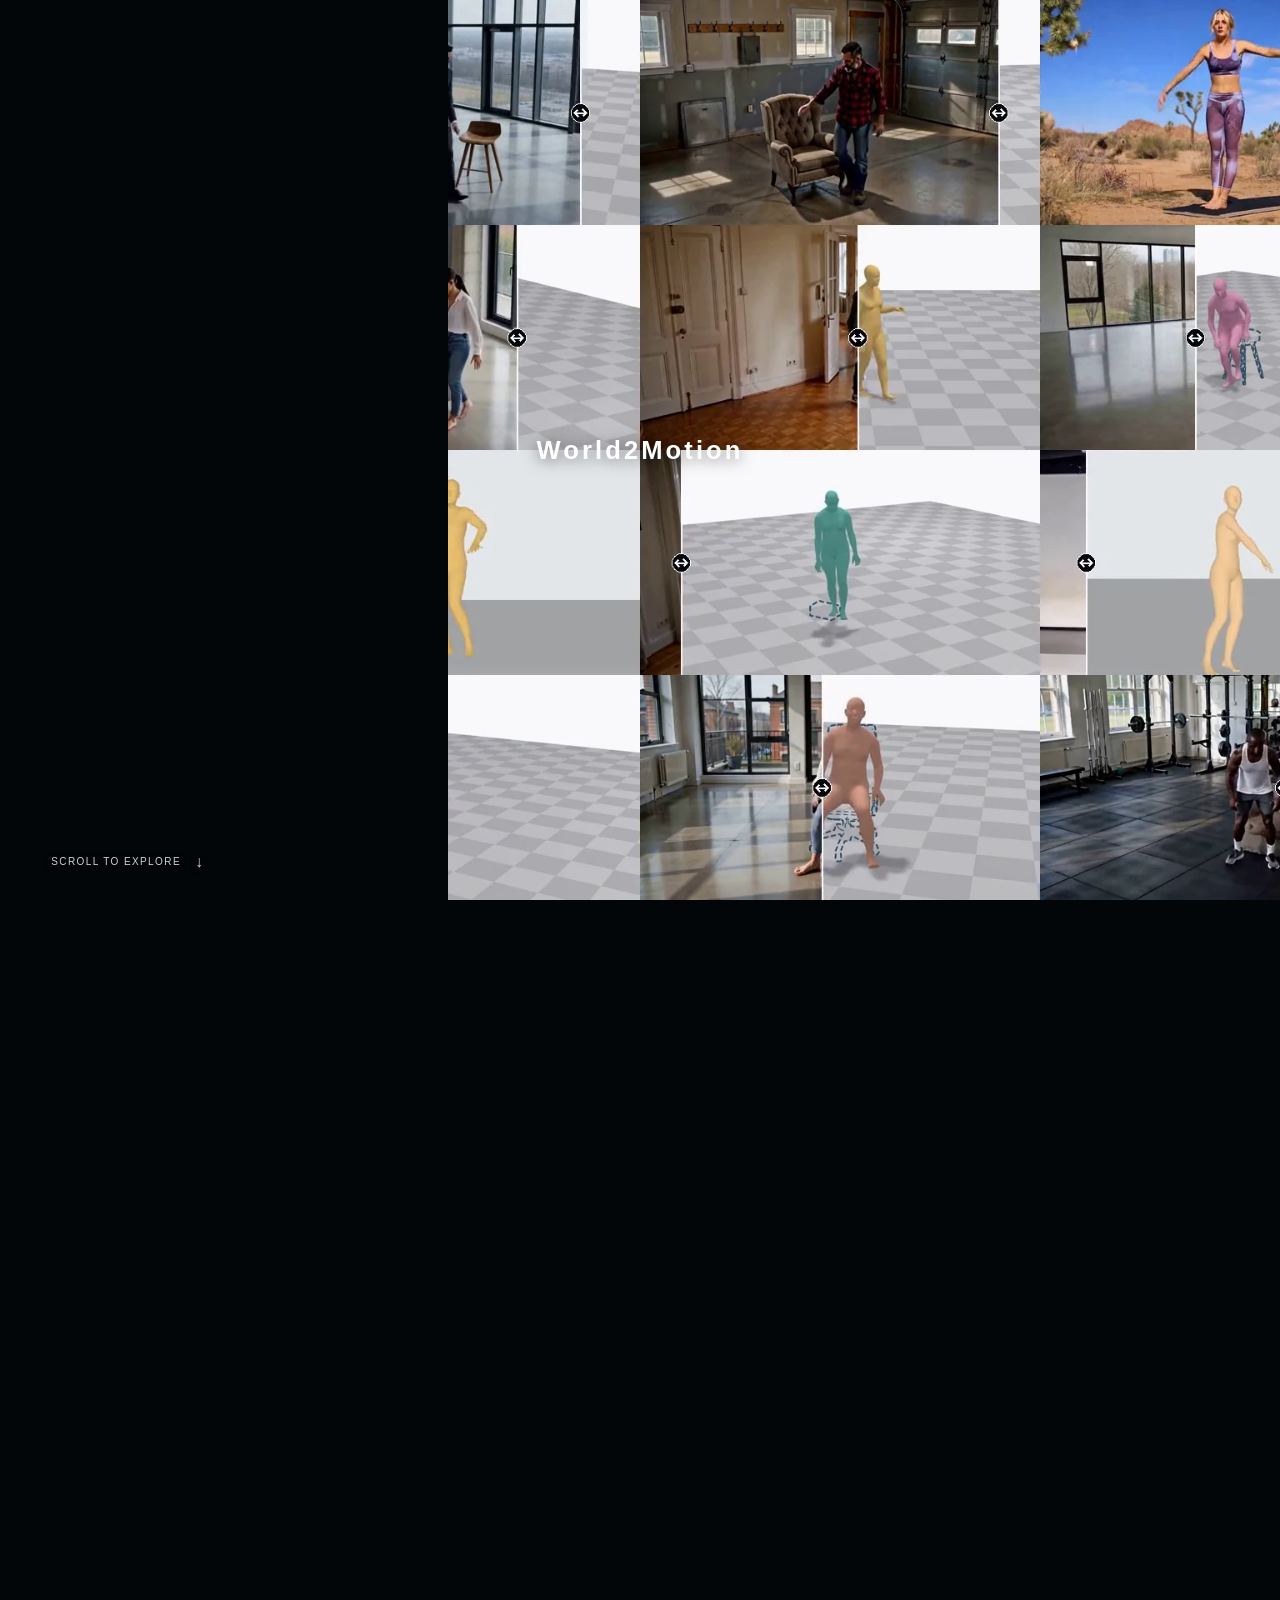
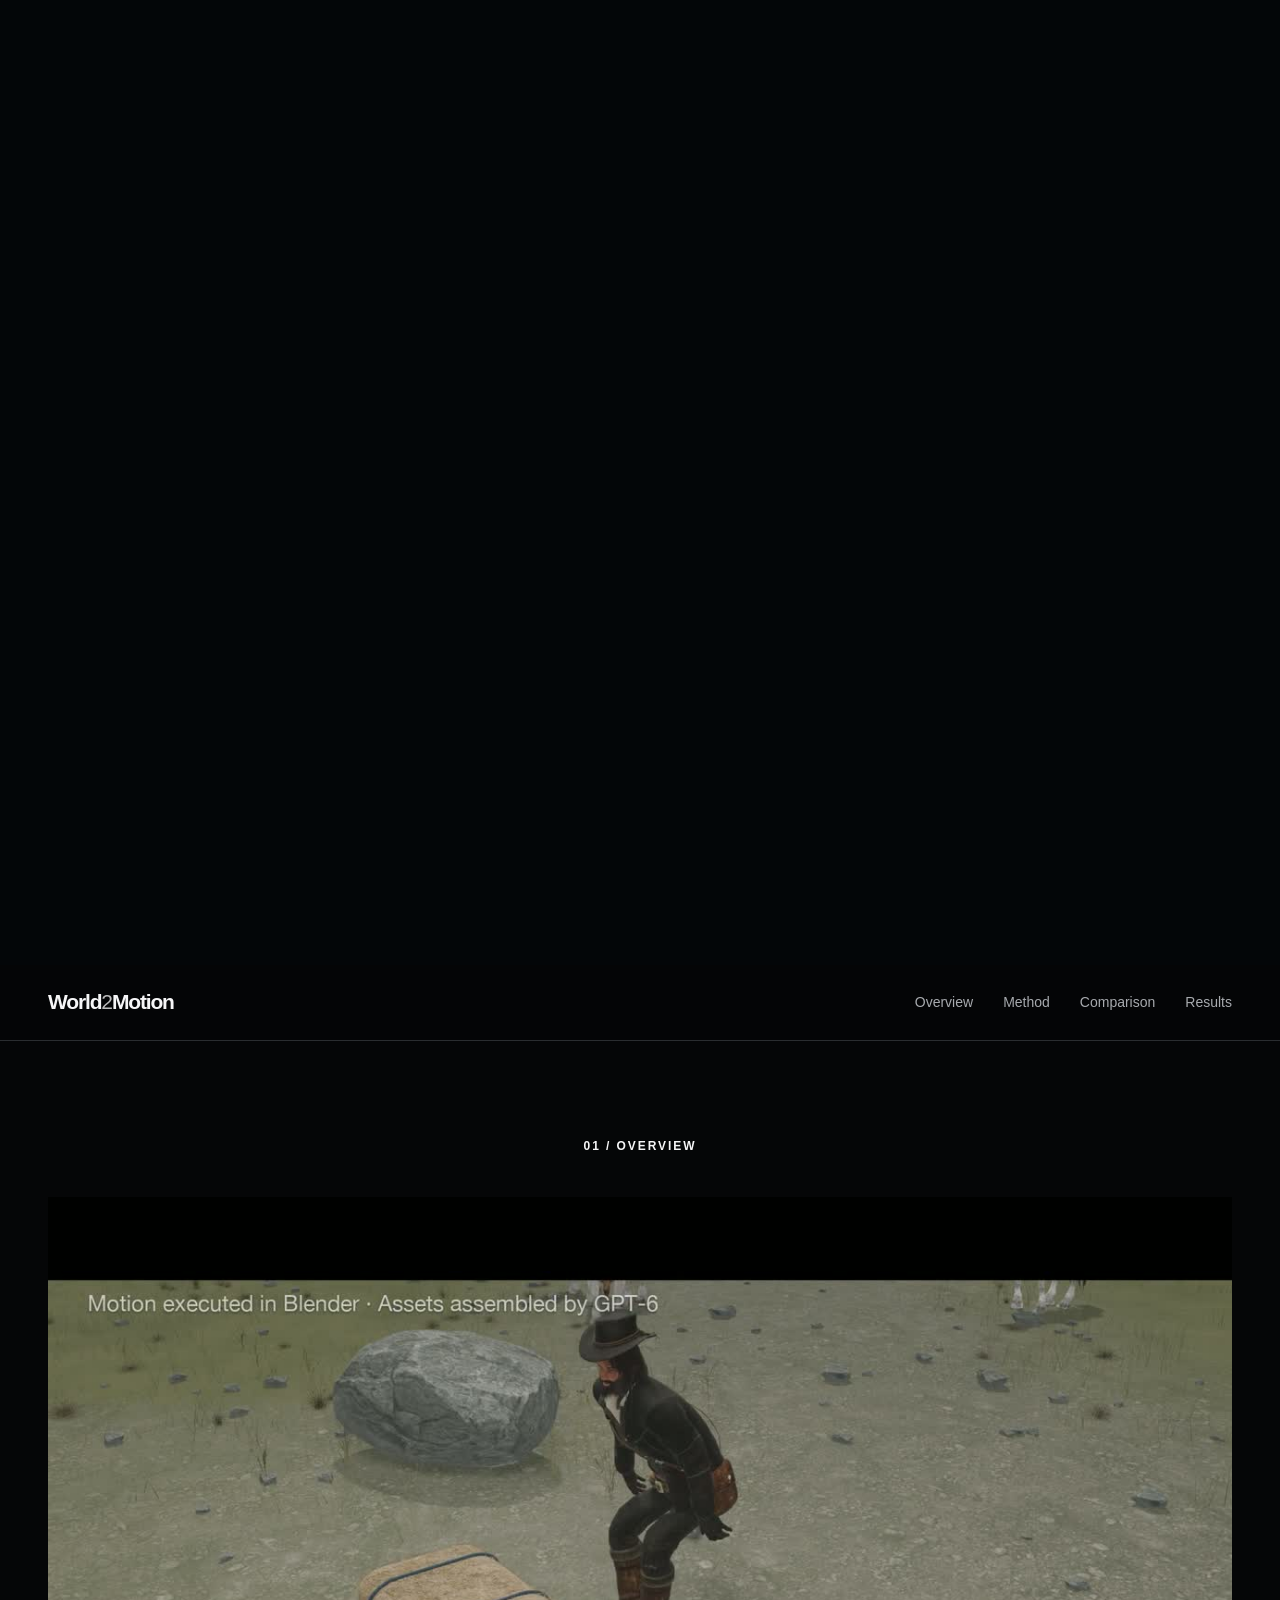
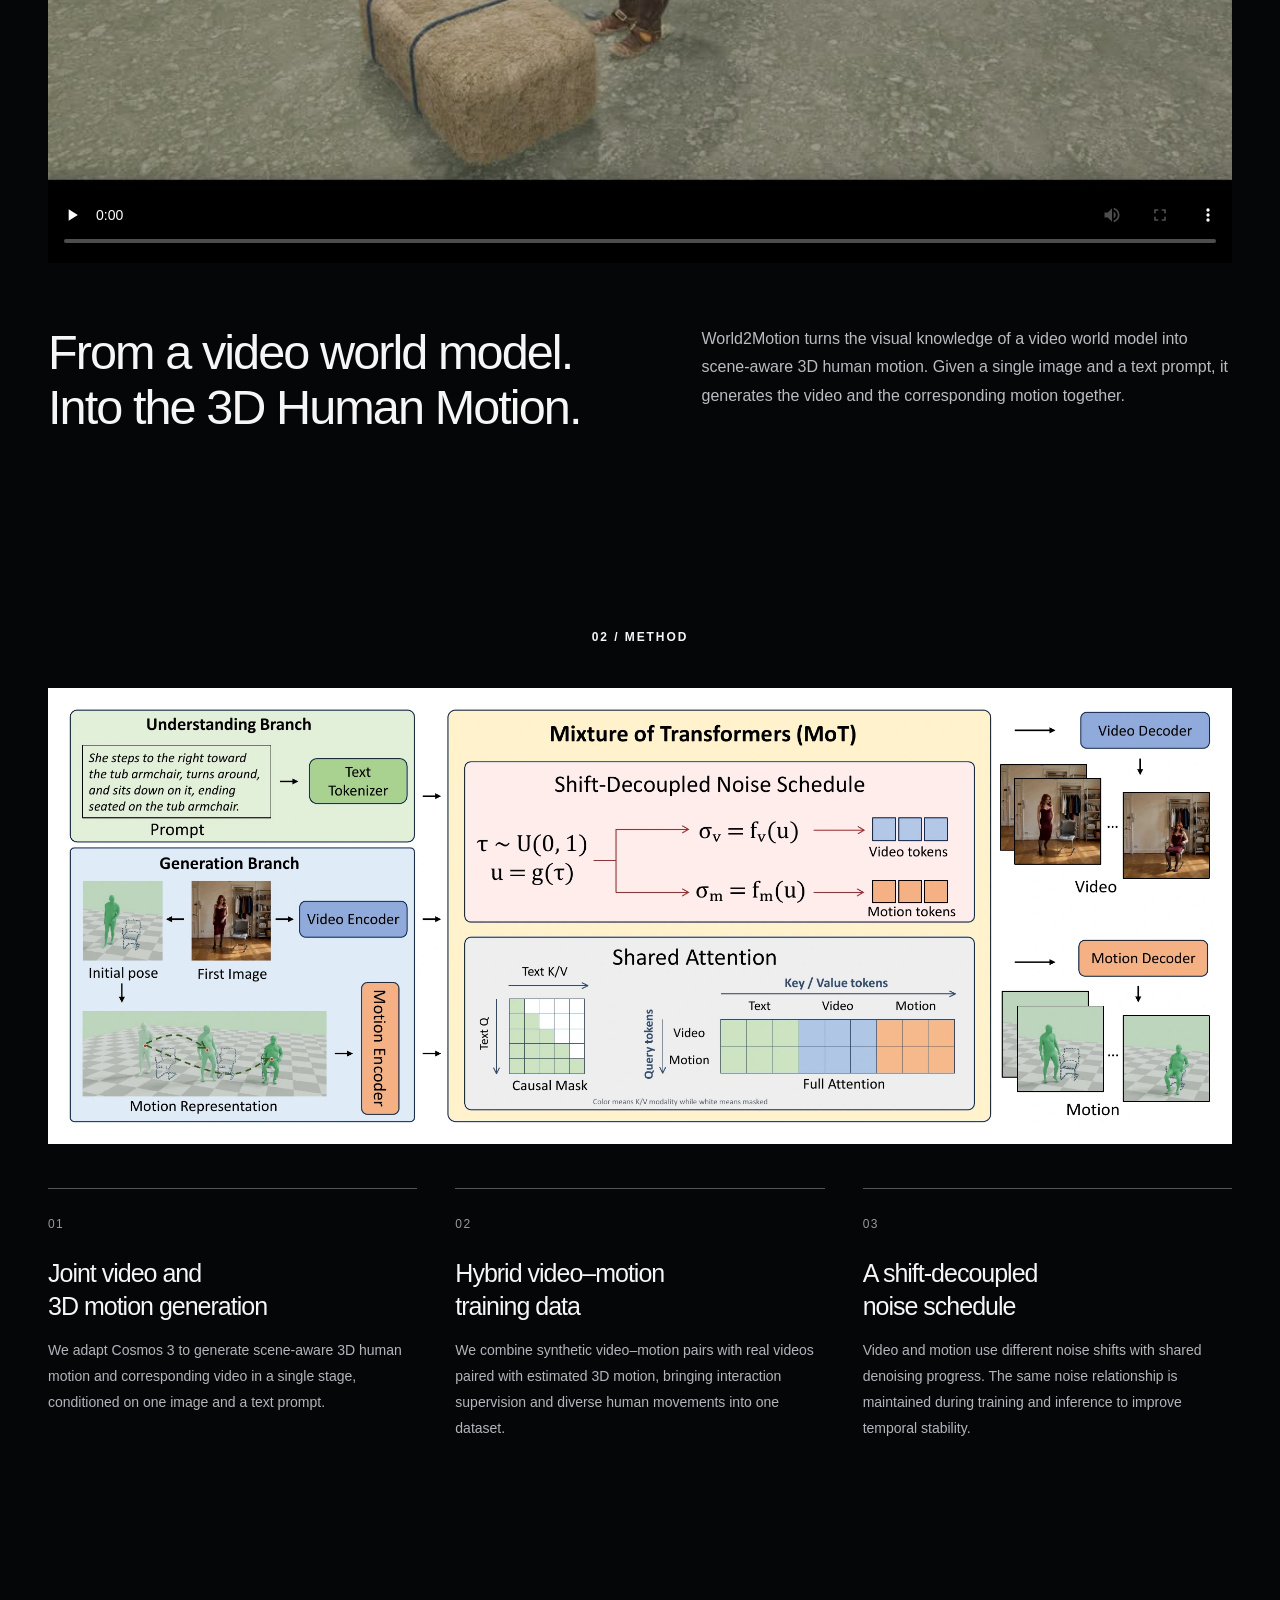
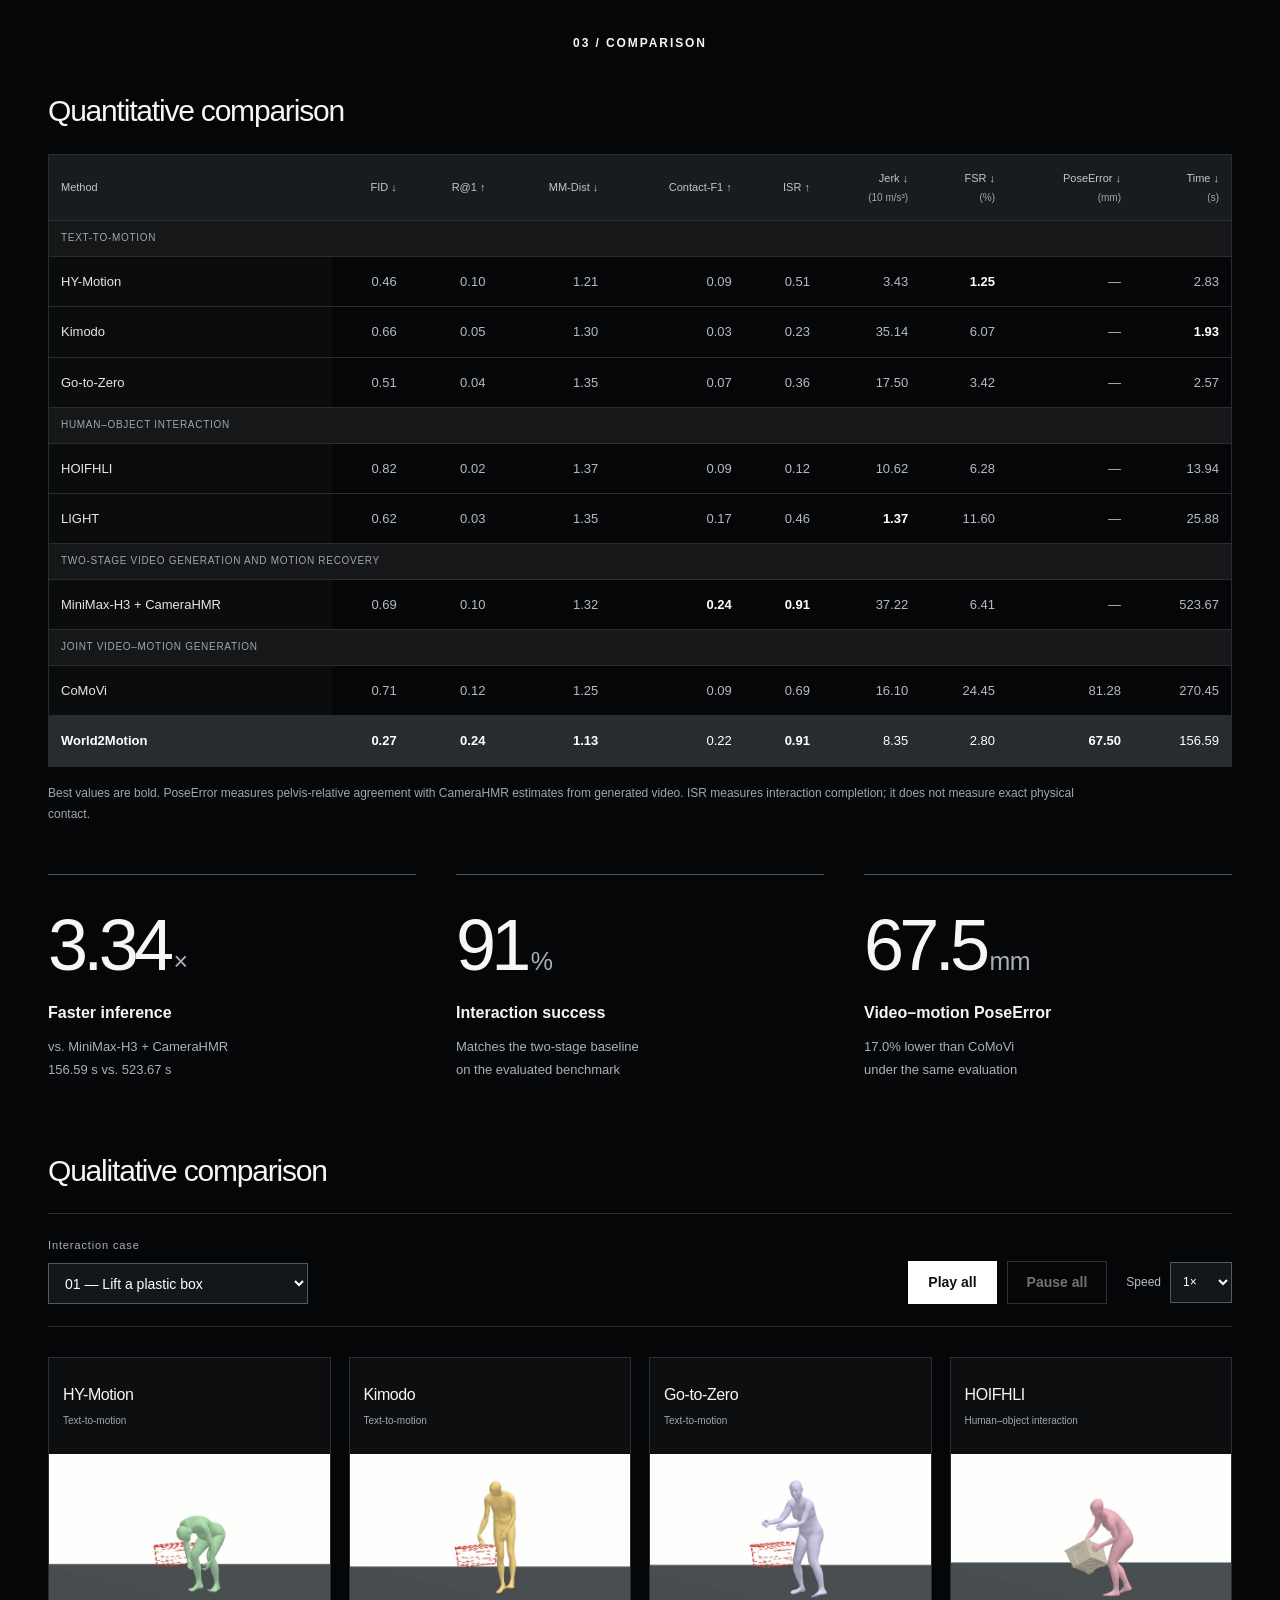
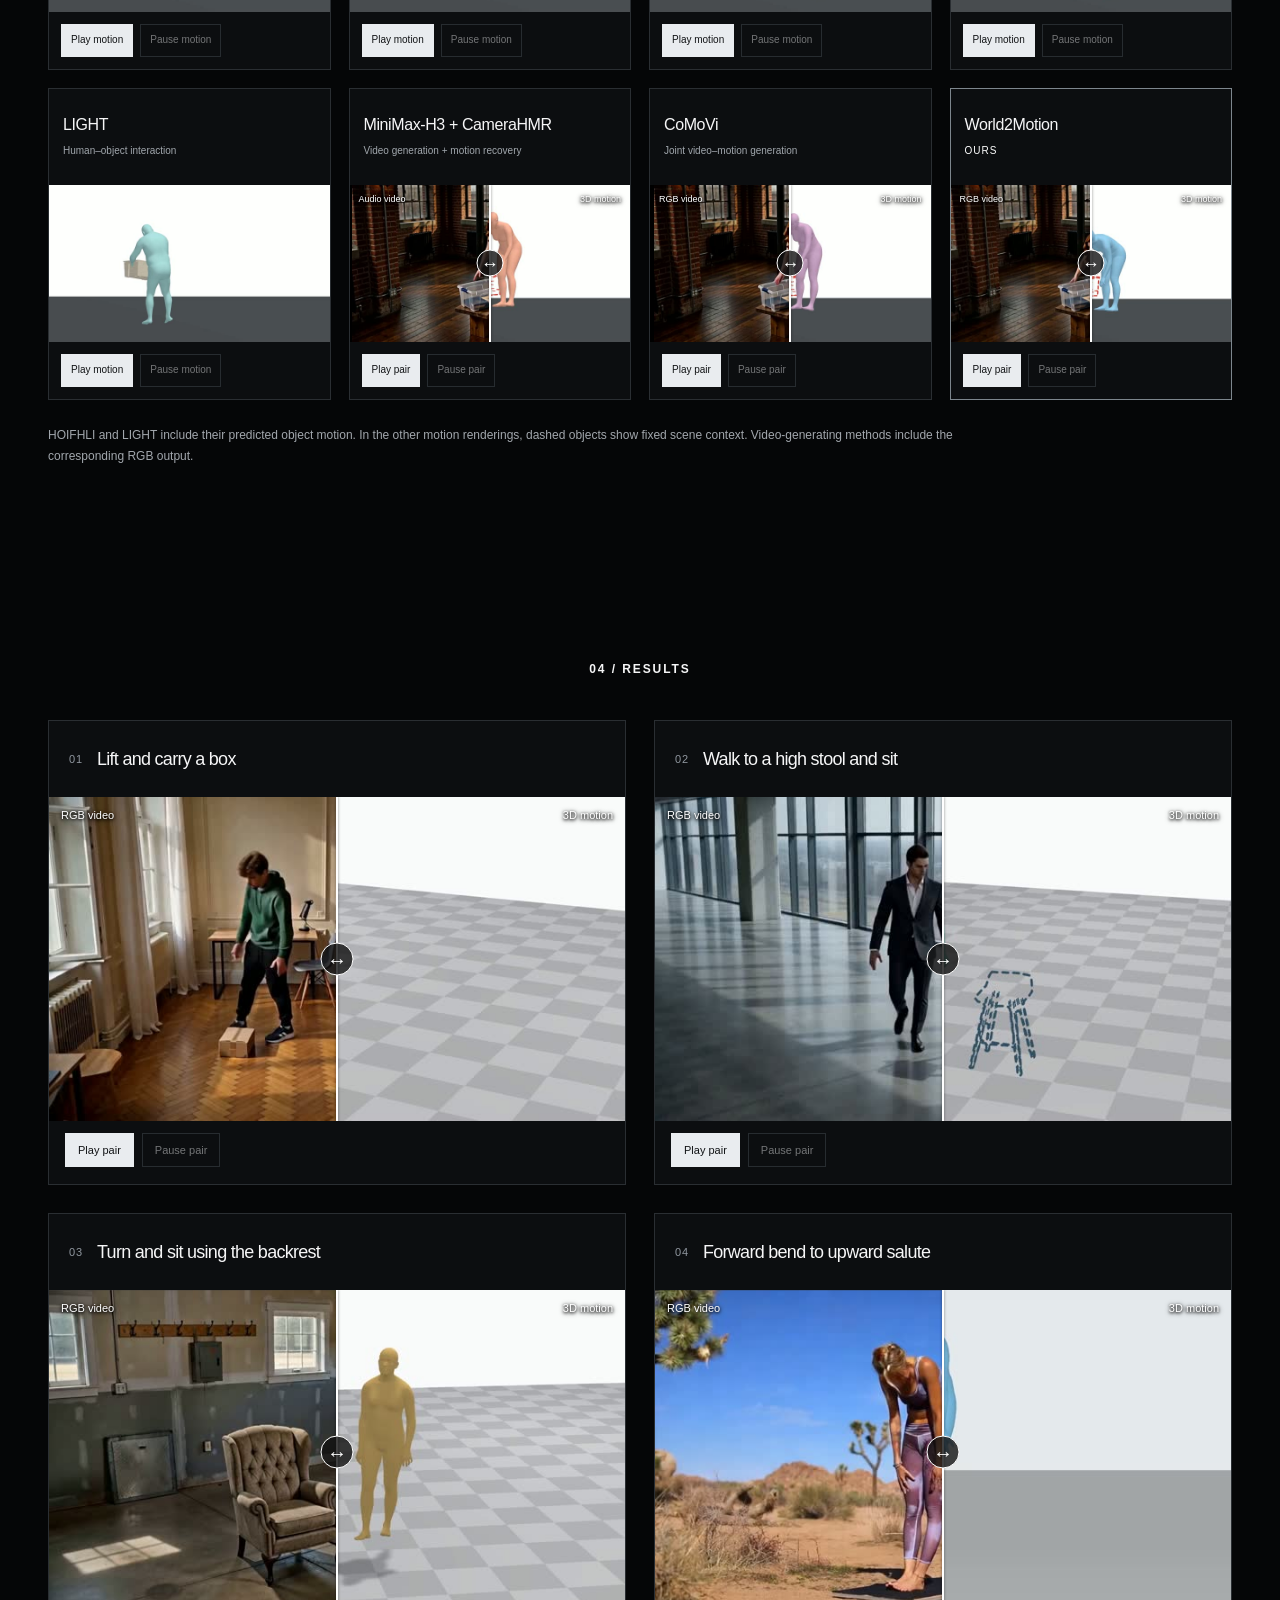
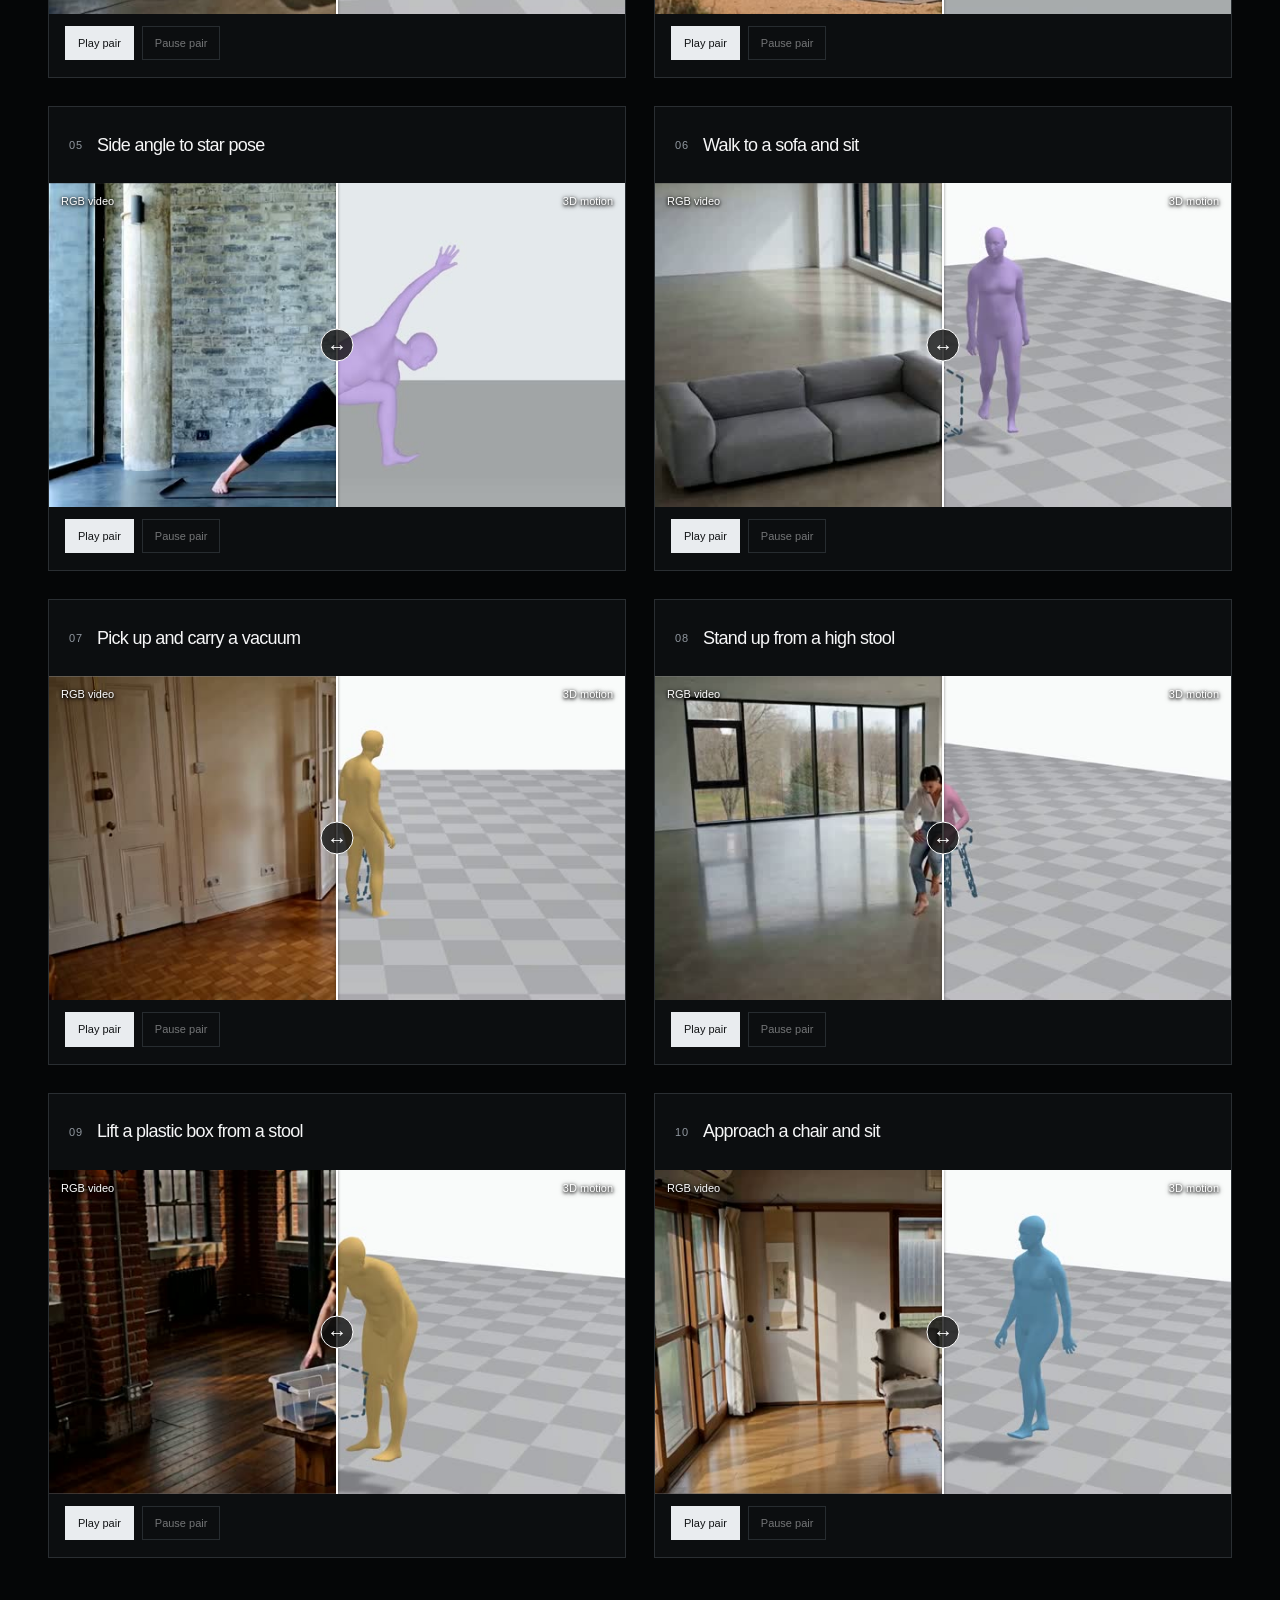
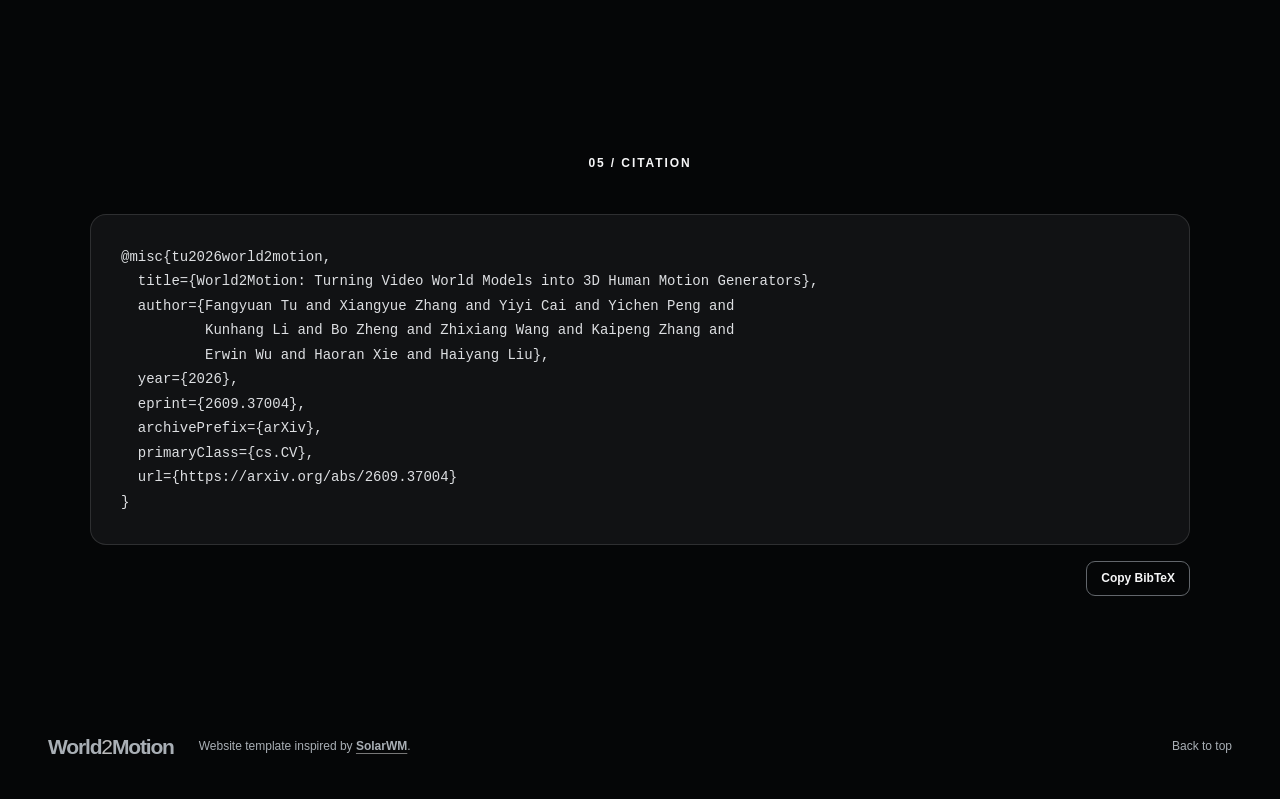
==== index.html @ 14600b43 "Correct Fangyuan Tu author name" ====
<!doctype html>
<html lang="en">
<head>
  <meta charset="utf-8"><meta name="viewport" content="width=device-width,initial-scale=1">
  <title>World2Motion — Turning Video World Models into 3D Human Motion Generators</title>
  <meta name="description" content="World2Motion jointly generates scene-aware 3D human motion and video from a single image and a text prompt. Explore the paper, method and synchronized video–motion results.">
  <meta name="theme-color" content="#050607">
  <meta property="og:title" content="World2Motion"><meta property="og:description" content="Turning Video World Models into 3D Human Motion Generators"><meta property="og:type" content="website">
  <link rel="icon" href="assets/favicon.svg" type="image/svg+xml"><link rel="stylesheet" href="style.css?v=typography-6">
  <link rel="stylesheet" href="intro.css?v=seamless-2">
  <noscript><style>.intro-scroll{height:auto}.intro-stage{height:auto;min-height:100svh;padding:80px 20px 120px;background:linear-gradient(#020609b8,#020609db),url(assets/cover-16-cases.webp?v=cover-b12-8) center/cover}.intro-film,.intro-type,.intro-kicker,.intro-dim{display:none}.intro-sr-only{position:relative!important;clip:auto;width:auto;height:auto;margin:0 0 40px;overflow:visible;white-space:normal;font-size:clamp(40px,9vw,140px);text-align:center}.opening-copy{position:relative;left:auto;top:auto;width:100%;opacity:1;transform:none;pointer-events:auto}</style></noscript>
</head>
<body>
<a class="skip" href="#overview">Skip to content</a>
<section class="intro-scroll" id="cover" aria-labelledby="hero-title">
  <div class="intro-stage" id="intro-stage">
    <video class="intro-film" id="hero-video" autoplay muted loop playsinline preload="auto" poster="assets/cover-16-cases.webp?v=cover-b12-8" aria-label="Sixteen examples with moving video and 3D motion comparisons"><source src="assets/cover-16-cases-mobile.mp4?v=cover-b12-8" media="(max-width: 650px)" type="video/mp4"><source src="assets/cover-16-cases.mp4?v=cover-b12-8" type="video/mp4"></video>
    <div class="intro-dim" id="intro-dim"></div>
    <svg class="intro-type" id="intro-type" viewBox="0 0 1600 900" preserveAspectRatio="none" aria-hidden="true">
      <defs>
        <path id="intro-wordmark-path" d="M357 0 7 -1466H310L531 -459L799 -1466H1151L1408 -442L1633 -1466H1931L1575 0H1261L969 -1096L678 0ZM1935 -546Q1935 -686 2004.0 -817.0Q2073 -948 2199.5 -1017.0Q2326 -1086 2482 -1086Q2723 -1086 2877.0 -929.5Q3031 -773 3031 -534Q3031 -293 2875.5 -134.5Q2720 24 2484 24Q2338 24 2205.5 -42.0Q2073 -108 2004.0 -235.5Q1935 -363 1935 -546ZM2223 -531Q2223 -373 2298.0 -289.0Q2373 -205 2483 -205Q2593 -205 2667.5 -289.0Q2742 -373 2742 -533Q2742 -689 2667.5 -773.0Q2593 -857 2483 -857Q2373 -857 2298.0 -773.0Q2223 -689 2223 -531ZM3440 0H3159V-1062H3420V-911Q3487 -1018 3540.5 -1052.0Q3594 -1086 3662 -1086Q3758 -1086 3847 -1033L3760 -788Q3689 -834 3628 -834Q3569 -834 3528.0 -801.5Q3487 -769 3463.5 -684.0Q3440 -599 3440 -328ZM3888 0V-1466H4169V0ZM5351 0H5090V-156Q5025 -65 4936.5 -20.5Q4848 24 4758 24Q4575 24 4444.5 -123.5Q4314 -271 4314 -535Q4314 -805 4441.0 -945.5Q4568 -1086 4762 -1086Q4940 -1086 5070 -938V-1466H5351ZM4601 -554Q4601 -384 4648 -308Q4716 -198 4838 -198Q4935 -198 5003.0 -280.5Q5071 -363 5071 -527Q5071 -710 5005.0 -790.5Q4939 -871 4836 -871Q4736 -871 4668.5 -791.5Q4601 -712 4601 -554ZM6437 -261V0H5452Q5468 -148 5548.0 -280.5Q5628 -413 5864 -632Q6054 -809 6097 -872Q6155 -959 6155 -1044Q6155 -1138 6104.5 -1188.5Q6054 -1239 5965 -1239Q5877 -1239 5825.0 -1186.0Q5773 -1133 5765 -1010L5485 -1038Q5510 -1270 5642.0 -1371.0Q5774 -1472 5972 -1472Q6189 -1472 6313.0 -1355.0Q6437 -1238 6437 -1064Q6437 -965 6401.5 -875.5Q6366 -786 6289 -688Q6238 -623 6105.0 -501.0Q5972 -379 5936.5 -339.0Q5901 -299 5879 -261ZM6605 0V-1466H7048L7314 -466L7577 -1466H8021V0H7746V-1154L7455 0H7170L6880 -1154V0ZM8168 -546Q8168 -686 8237.0 -817.0Q8306 -948 8432.5 -1017.0Q8559 -1086 8715 -1086Q8956 -1086 9110.0 -929.5Q9264 -773 9264 -534Q9264 -293 9108.5 -134.5Q8953 24 8717 24Q8571 24 8438.5 -42.0Q8306 -108 8237.0 -235.5Q8168 -363 8168 -546ZM8456 -531Q8456 -373 8531.0 -289.0Q8606 -205 8716 -205Q8826 -205 8900.5 -289.0Q8975 -373 8975 -533Q8975 -689 8900.5 -773.0Q8826 -857 8716 -857Q8606 -857 8531.0 -773.0Q8456 -689 8456 -531ZM9891 -1062V-838H9699V-410Q9699 -280 9704.5 -258.5Q9710 -237 9729.5 -223.0Q9749 -209 9777 -209Q9816 -209 9890 -236L9914 -18Q9816 24 9692 24Q9616 24 9555.0 -1.5Q9494 -27 9465.5 -67.5Q9437 -108 9426 -177Q9417 -226 9417 -375V-838H9288V-1062H9417V-1273L9699 -1437V-1062ZM10006 -1206V-1466H10287V-1206ZM10006 0V-1062H10287V0ZM10430 -546Q10430 -686 10499.0 -817.0Q10568 -948 10694.5 -1017.0Q10821 -1086 10977 -1086Q11218 -1086 11372.0 -929.5Q11526 -773 11526 -534Q11526 -293 11370.5 -134.5Q11215 24 10979 24Q10833 24 10700.5 -42.0Q10568 -108 10499.0 -235.5Q10430 -363 10430 -546ZM10718 -531Q10718 -373 10793.0 -289.0Q10868 -205 10978 -205Q11088 -205 11162.5 -289.0Q11237 -373 11237 -533Q11237 -689 11162.5 -773.0Q11088 -857 10978 -857Q10868 -857 10793.0 -773.0Q10718 -689 10718 -531ZM12632 0H12351V-542Q12351 -714 12333.0 -764.5Q12315 -815 12274.5 -843.0Q12234 -871 12177 -871Q12104 -871 12046.0 -831.0Q11988 -791 11966.5 -725.0Q11945 -659 11945 -481V0H11664V-1062H11925V-906Q12064 -1086 12275 -1086Q12368 -1086 12445.0 -1052.5Q12522 -1019 12561.5 -967.0Q12601 -915 12616.5 -849.0Q12632 -783 12632 -660Z"/>
        <mask id="intro-letter-mask" maskUnits="userSpaceOnUse" x="0" y="0" width="100%" height="100%">
          <rect x="0" y="0" width="100%" height="100%" fill="white"/>
          <use id="intro-cutout-title" href="#intro-wordmark-path" fill="black"/>
        </mask>
      </defs>
      <rect id="intro-matte" x="0" y="0" width="100%" height="100%" fill="#030608" mask="url(#intro-letter-mask)"/>
      <use id="intro-solid-title" href="#intro-wordmark-path" fill="white"/>
    </svg>
    <div class="intro-kicker" id="intro-kicker" aria-hidden="true"><p>World2Motion</p></div>
    <h1 class="intro-sr-only" id="hero-title">World2Motion</h1>
    <div class="opening-copy" id="intro-copy">
      <p class="intro-paper-title">Turning Video World Models into<br>3D Human Motion Generators</p>
    <div class="people" aria-label="Authors and affiliations">
      <p class="authors">Fangyuan Tu<sup>1</sup><span>·</span>Xiangyue Zhang<sup>2</sup><span>·</span>Yiyi Cai<sup>2</sup><span>·</span>Yichen Peng<sup>4</sup><span>·</span>Kunhang Li<sup>2</sup><br><span class="author-break-dot">·</span>Bo Zheng<sup>3</sup><span>·</span>Zhixiang Wang<sup>3</sup><span>·</span>Kaipeng Zhang<sup>3</sup><span>·</span>Erwin Wu<sup>4</sup><span>·</span>Haoran Xie<sup>1</sup><span>·</span>Haiyang Liu<sup>2</sup></p>
      <p class="affiliations"><span><sup>1</sup>Japan Advanced Institute of Science and Technology</span><span><sup>2</sup>The University of Tokyo</span><span><sup>3</sup>Alaya Lab</span><span><sup>4</sup>Institute of Science Tokyo</span></p>
    </div>
    <div class="resource-links">
      <a class="button button-light" href="https://arxiv.org/abs/2609.37004" target="_blank" rel="noopener"><svg viewBox="0 0 24 24" aria-hidden="true"><path d="M6 3h8l4 4v14H6zM14 3v5h4M9 12h6M9 16h6"/></svg>Paper</a>
    </div>
    </div>
    <div class="intro-chrome"><a class="intro-scroll-hint" id="intro-hint" href="#overview">SCROLL TO EXPLORE <span aria-hidden="true">&#8595;</span></a></div>
  </div>
</section>
<header class="nav-shell"><nav aria-label="Main navigation"><a class="nav-brand" href="#cover">World<span>2</span>Motion</a><div class="nav-links"><a href="#overview">Overview</a><a href="#method">Method</a><a href="#comparison">Comparison</a><a href="#results">Results</a></div></nav></header>
<main>
  <section class="section overview" id="overview" aria-labelledby="overview-heading">
    <div class="section-heading"><h2 class="eyebrow" id="overview-heading">01 / OVERVIEW</h2></div>
    <figure class="overview-film"><video id="overview-video" controls playsinline preload="none" poster="assets/overview-poster.jpg" aria-label="World2Motion overview video"><source src="assets/overview.mp4" type="video/mp4">Your browser does not support video.</video></figure>
    <div class="intro-copy"><h3>From a video world model.<br>Into the 3D Human Motion.</h3><div><p>World2Motion turns the visual knowledge of a video world model into scene-aware 3D human motion. Given a single image and a text prompt, it generates the video and the corresponding motion together.</p></div></div>
  </section>
  <section class="section" id="method" aria-labelledby="method-heading">
    <div class="section-heading"><h2 class="eyebrow" id="method-heading">02 / METHOD</h2></div>
    <figure class="paper-figure"><a href="assets/method.webp" target="_blank" aria-label="Open the full-resolution method diagram"><img src="assets/method.webp" width="2200" height="799" alt="World2Motion architecture: initial pose estimation, video and motion branches, shared attention, and a shift-decoupled denoising schedule." loading="lazy"></a></figure>
    <div class="contributions" aria-label="Three contributions">
      <article><span class="contribution-number">01</span><h3>Joint video and<br>3D motion generation</h3><p>We adapt Cosmos 3 to generate scene-aware 3D human motion and corresponding video in a single stage, conditioned on one image and a text prompt.</p></article>
      <article><span class="contribution-number">02</span><h3>Hybrid video–motion<br>training data</h3><p>We combine synthetic video–motion pairs with real videos paired with estimated 3D motion, bringing interaction supervision and diverse human movements into one dataset.</p></article>
      <article><span class="contribution-number">03</span><h3>A shift-decoupled<br>noise schedule</h3><p>Video and motion use different noise shifts with shared denoising progress. The same noise relationship is maintained during training and inference to improve temporal stability.</p></article>
    </div>
  </section>
  <section class="section comparison-section" id="comparison" aria-labelledby="comparison-heading">
    <div class="section-heading"><h2 class="eyebrow" id="comparison-heading">03 / COMPARISON</h2></div>
    <div class="table-heading"><h3>Quantitative comparison</h3></div>
    <div class="table-wrap" tabindex="0" role="region" aria-label="Table 2: quantitative results of eight motion generation methods">
      <table><caption class="sr-only">Table 2. Quantitative results of motion generation methods. Best values are bold.</caption><thead><tr><th scope="col">Method</th><th scope="col">FID ↓</th><th scope="col">R@1 ↑</th><th scope="col">MM-Dist ↓</th><th scope="col">Contact-F1 ↑</th><th scope="col">ISR ↑</th><th scope="col">Jerk ↓<small>(10 m/s³)</small></th><th scope="col">FSR ↓<small>(%)</small></th><th scope="col">PoseError ↓<small>(mm)</small></th><th scope="col">Time ↓<small>(s)</small></th></tr></thead><tbody><tr class="table-group"><th colspan="10" scope="rowgroup">Text-to-motion</th></tr><tr><th scope="row">HY-Motion</th><td>0.46</td><td>0.10</td><td>1.21</td><td>0.09</td><td>0.51</td><td>3.43</td><td><strong>1.25</strong></td><td>—</td><td>2.83</td></tr><tr><th scope="row">Kimodo</th><td>0.66</td><td>0.05</td><td>1.30</td><td>0.03</td><td>0.23</td><td>35.14</td><td>6.07</td><td>—</td><td><strong>1.93</strong></td></tr><tr><th scope="row">Go-to-Zero</th><td>0.51</td><td>0.04</td><td>1.35</td><td>0.07</td><td>0.36</td><td>17.50</td><td>3.42</td><td>—</td><td>2.57</td></tr><tr class="table-group"><th colspan="10" scope="rowgroup">Human–object interaction</th></tr><tr><th scope="row">HOIFHLI</th><td>0.82</td><td>0.02</td><td>1.37</td><td>0.09</td><td>0.12</td><td>10.62</td><td>6.28</td><td>—</td><td>13.94</td></tr><tr><th scope="row">LIGHT</th><td>0.62</td><td>0.03</td><td>1.35</td><td>0.17</td><td>0.46</td><td><strong>1.37</strong></td><td>11.60</td><td>—</td><td>25.88</td></tr><tr class="table-group"><th colspan="10" scope="rowgroup">Two-stage video generation and motion recovery</th></tr><tr><th scope="row">MiniMax-H3 + CameraHMR</th><td>0.69</td><td>0.10</td><td>1.32</td><td><strong>0.24</strong></td><td><strong>0.91</strong></td><td>37.22</td><td>6.41</td><td>—</td><td>523.67</td></tr><tr class="table-group"><th colspan="10" scope="rowgroup">Joint video–motion generation</th></tr><tr><th scope="row">CoMoVi</th><td>0.71</td><td>0.12</td><td>1.25</td><td>0.09</td><td>0.69</td><td>16.10</td><td>24.45</td><td>81.28</td><td>270.45</td></tr><tr class="ours-row"><th scope="row">World2Motion</th><td><strong>0.27</strong></td><td><strong>0.24</strong></td><td><strong>1.13</strong></td><td>0.22</td><td><strong>0.91</strong></td><td>8.35</td><td>2.80</td><td><strong>67.50</strong></td><td>156.59</td></tr></tbody></table>
    </div>
    <p class="table-note">Best values are bold. PoseError measures pelvis-relative agreement with CameraHMR estimates from generated video. ISR measures interaction completion; it does not measure exact physical contact.</p>
    <div class="stats"><article><strong>3.34<span>×</span></strong><h4>Faster inference</h4><p>vs. MiniMax-H3 + CameraHMR<br>156.59 s vs. 523.67 s</p></article><article><strong>91<span>%</span></strong><h4>Interaction success</h4><p>Matches the two-stage baseline<br>on the evaluated benchmark</p></article><article><strong>67.5<span>mm</span></strong><h4>Video–motion PoseError</h4><p>17.0% lower than CoMoVi<br>under the same evaluation</p></article></div>
    <div class="comparison-viewer">
      <div class="viewer-heading"><h3>Qualitative comparison</h3></div>
      <div class="comparison-controls"><div class="case-picker"><label for="case-select">Interaction case</label><select id="case-select"><option value="case1">01 — Lift a plastic box</option><option value="case2">02 — Chair interaction</option><option value="case3">03 — Sofa interaction</option></select></div><div class="comparison-actions"><button class="button button-light" id="compare-play" type="button">Play all</button><button class="button button-outline" id="compare-pause" type="button" disabled>Pause all</button><div class="speed-control"><label for="speed">Speed</label><select id="speed"><option value="0.5">0.5×</option><option value="1" selected>1×</option><option value="2">2×</option></select></div></div></div>
      <p id="comparison-status" class="sr-only" role="status" aria-live="polite"></p>
      <div id="comparison-grid" class="comparison-grid" aria-label="Eight methods for the selected interaction case"></div>
      <p class="comparison-note">HOIFHLI and LIGHT include their predicted object motion. In the other motion renderings, dashed objects show fixed scene context. Video-generating methods include the corresponding RGB output.</p>
      <noscript><p>Enable JavaScript to switch cases and play the synchronized comparisons.</p></noscript>
    </div>
  </section>
  <section class="section" id="results" aria-labelledby="results-heading">
    <div class="section-heading"><h2 class="eyebrow" id="results-heading">04 / RESULTS</h2></div>
    <div id="results-grid" class="results-grid" aria-label="Ten World2Motion video and motion examples"></div>
    <noscript><p>Enable JavaScript to view the interactive video comparisons.</p></noscript>
  </section>
  <section class="section citation-section" id="citation" aria-labelledby="citation-heading"><div class="section-heading"><h2 class="eyebrow" id="citation-heading">05 / CITATION</h2></div><div class="citation-content"><pre><code id="bibtex">@misc{tu2026world2motion,
  title={World2Motion: Turning Video World Models into 3D Human Motion Generators},
  author={Fangyuan Tu and Xiangyue Zhang and Yiyi Cai and Yichen Peng and
          Kunhang Li and Bo Zheng and Zhixiang Wang and Kaipeng Zhang and
          Erwin Wu and Haoran Xie and Haiyang Liu},
  year={2026},
  eprint={2609.37004},
  archivePrefix={arXiv},
  primaryClass={cs.CV},
  url={https://arxiv.org/abs/2609.37004}
}</code></pre><div class="citation-actions"><p id="copy-status" class="copy-status" role="status" aria-live="polite"></p><button class="button button-outline" id="copy-citation" type="button">Copy BibTeX</button></div></div></section>
</main>
<footer><a class="nav-brand" href="#cover">World<span>2</span>Motion</a><span class="template-credit">Website template inspired by <a href="https://junchao-cs.github.io/SolarWM-Web/" target="_blank" rel="noopener"><strong>SolarWM</strong></a>.</span><a href="#cover">Back to top</a></footer>
<script src="assets/comparison.js?v=interactive-5"></script><script src="assets/playback.js"></script><script src="app.js?v=interactive-5"></script><script src="wipe-player.js?v=interactive-5"></script><script src="comparison-viewer.js?v=interactive-5"></script><script src="assets/results.js?v=interactive-5"></script><script src="results-viewer.js?v=interactive-5"></script><script src="intro.js?v=typography-6"></script>
</body></html>
---- style.css ----
@font-face{font-family:SiteSans;src:local('Inter'),local('Arial');font-display:swap}
:root{color-scheme:dark;--ink:#f6f6f7;--muted:#a7aaae;--line:#2a2d30;--paper:#050607;--panel:#101214;--accent:#fff}
*{box-sizing:border-box}html{scroll-behavior:smooth;scroll-padding-top:90px}body{margin:0;color:var(--ink);background:var(--paper);font-family:SiteSans,Arial,sans-serif;font-size:17px;line-height:1.65}button,select{font:inherit;border-radius:0}button,a,select{-webkit-tap-highlight-color:transparent}a{color:inherit;text-decoration:none}button{cursor:pointer}button:disabled{cursor:default;opacity:.45}a:focus-visible,button:focus-visible,select:focus-visible,[tabindex]:focus-visible{outline:2px solid #fff;outline-offset:5px}img,video{max-width:100%;display:block}h1,h2,h3,h4,p,figure{margin:0}h1,h2,h3,h4{line-height:1.15;letter-spacing:-.04em}p{overflow-wrap:break-word}
.sr-only{position:absolute!important;width:1px;height:1px;padding:0;margin:-1px;overflow:hidden;clip:rect(0,0,0,0);white-space:nowrap;border:0}.skip{position:fixed;top:-90px;left:20px;z-index:99;background:#fff;color:#050607;padding:10px 20px}.skip:focus{top:10px}.eyebrow{font-size:12px;font-weight:600;letter-spacing:.16em;line-height:1.5}
.resource-links{display:flex;flex-wrap:wrap;gap:10px;margin-top:30px}.button{display:inline-flex;gap:8px;align-items:center;justify-content:center;padding:11px 19px;font-size:14px;line-height:1.4;font-weight:600;border:1px solid transparent;transition:background .18s,color .18s}.button svg{width:18px;height:18px;fill:none;stroke:currentColor;stroke-width:1.6;stroke-linejoin:round;stroke-linecap:round}.button-light{background:#fff;color:#101214}.button-light:hover:not(:disabled){background:#d8dadd}.button-glass{border-color:#6b7075;color:#fff;background:#1012147d;backdrop-filter:blur(8px)}.button-glass:hover{background:#25292d}.button-outline{border-color:#62666b;color:var(--ink);background:transparent}.button-outline:hover:not(:disabled){background:#25292d}.quiet-button{color:#fff;background:transparent;border:1px solid #758590;font-size:12px;padding:5px 13px;letter-spacing:.02em}
.people{max-width:1130px;margin-bottom:34px}.authors{font-size:15px;line-height:1.95;color:#f3f6f8;letter-spacing:0}.authors>span{margin:0 9px;color:#889096}sup{font-size:.68em;margin-left:2px;color:#bbc3c9;position:relative;top:-.1em}.affiliations{font-size:12px;line-height:1.7;color:#bdc3c8;display:flex;flex-wrap:wrap;gap:4px 18px;margin-top:13px}.authors>.author-break-dot{display:none}
.nav-shell{position:sticky;top:0;z-index:20;background:#050607ed;backdrop-filter:blur(15px);border-bottom:1px solid var(--line)}nav{max-width:1440px;margin:auto;padding:20px 48px;display:flex;align-items:center;justify-content:space-between;gap:28px}.nav-brand{font-size:21px;font-weight:700;letter-spacing:-.055em;white-space:nowrap}.nav-brand span{color:#bbb;font-weight:400}.nav-links{display:flex;gap:30px;font-size:14px;color:var(--muted)}.nav-links a:hover,.nav-links a.active{color:#fff}.nav-paper{font-size:13px;white-space:nowrap;border-bottom:1px solid #aaa}
.section{max-width:1360px;margin:auto;padding:96px 48px}.section+.section{border-top:1px solid #1b1e20}.section-heading{display:flex;align-items:center;justify-content:space-between;gap:25px;margin-bottom:38px;border-bottom:1px solid var(--line);padding-bottom:17px}.section-heading>span{font-size:13px;color:var(--muted)}.overview-film video{width:100%;aspect-ratio:16/9;background:#000}.intro-copy,.results-heading{display:grid;grid-template-columns:1.1fr 1fr;gap:70px;align-items:start}.intro-copy{margin-top:62px}.intro-copy h3,.results-heading h3{font-size:clamp(32px,3.8vw,52px);font-weight:500;line-height:1.14}.intro-copy h3 span,.results-heading h3 span{color:#afb2b7}.intro-copy p,.results-heading>p{color:#b9bdc2;line-height:1.8;font-size:16px}.text-link{display:inline-flex;align-items:center;gap:20px;font-size:14px;font-weight:600;border-bottom:1px solid #888;padding:3px 0;margin-top:24px;color:#fff}.text-link:hover{border-color:#fff}
.paper-figure{background:#fff;padding:20px 18px}.paper-figure img{height:auto;width:100%}.contributions{display:grid;grid-template-columns:repeat(3,1fr);gap:38px;margin-top:44px}.contributions article{border-top:1px solid #52565b;padding-top:20px}.contribution-number{font-size:12px;color:#949a9f;letter-spacing:.12em}.contributions h3{font-size:25px;font-weight:500;line-height:1.3;margin:20px 0 16px}.contributions p{font-size:14px;line-height:1.85;color:#b2b6bc}
.table-heading,.viewer-heading{margin-bottom:25px}.table-heading h3,.viewer-heading h3{font-size:30px;font-weight:500}.table-heading p,.viewer-heading p{font-size:14px;color:var(--muted);margin-top:10px}.table-wrap{overflow-x:auto;border:1px solid var(--line);scrollbar-color:#62666b #101214}table{width:100%;min-width:900px;border-collapse:separate;border-spacing:0;font-size:13px;text-align:right;white-space:nowrap;font-variant-numeric:tabular-nums}th,td{padding:14px 12px;border-bottom:1px solid var(--line)}th:first-child{text-align:left}thead th{background:#191c1f;font-size:11px;font-weight:500;color:#c1c5c9;vertical-align:middle}thead th small{display:block;color:#a1a7ad;font-size:10px;margin-top:3px}tbody th{font-weight:400;color:#e5e6e8}tbody td{color:#b7bbc0}tbody strong{color:#fff;font-weight:750}tbody th:first-child,thead th:first-child{position:sticky;left:0;background:#0a0c0e;z-index:1}thead th:first-child{background:#191c1f}.table-group th:first-child{position:static;padding:9px 12px;background:#151719;color:#a0a6ac;font-size:10px;font-weight:500;letter-spacing:.07em;text-transform:uppercase}.ours-row td,.ours-row th:first-child{background:#282c30;color:#fff}.ours-row th:first-child{font-weight:700}tbody tr:last-child th,tbody tr:last-child td{border-bottom:0}.table-note,.comparison-note,.results-note{font-size:12px;line-height:1.8;color:#a2a7ad}.table-note{margin-top:16px;max-width:1050px}
.comparison-viewer{margin-top:72px}.comparison-controls{display:flex;justify-content:space-between;gap:24px;align-items:flex-end;padding:22px 0;margin-bottom:30px;border-top:1px solid var(--line);border-bottom:1px solid var(--line)}.case-picker{display:flex;flex-direction:column;gap:9px}.case-picker label{font-size:11px;letter-spacing:.08em;color:#aaaeb4}select{border:1px solid #54595e;padding:10px 34px 10px 12px;background:#14171a;color:#fff;font-size:14px;min-height:41px}.case-picker select{min-width:260px}.comparison-actions{display:flex;align-items:center;flex-wrap:wrap;gap:10px}.comparison-actions .button{min-height:41px}.speed-control{font-size:12px;display:flex;align-items:center;gap:9px;margin-left:9px;color:#b8bdc2}.speed-control select{padding:8px;font-size:12px}
.comparison-grid{display:grid;grid-template-columns:repeat(6,minmax(0,1fr));gap:24px}.method-card{background:#0c0e10;border:1px solid #2a2e32;min-width:0;grid-column:span 2}.method-card.interaction-method{grid-column:span 3}.method-card.video-method{grid-column:span 6}.method-card.ours{border-color:#7d868d}.method-card-header{padding:17px 19px;display:flex;justify-content:space-between;gap:16px;align-items:center}.method-card h4{font-size:17px;font-weight:500;letter-spacing:-.025em}.method-category{font-size:10px;color:#a1a7ad;line-height:1.5;max-width:140px;text-align:right}.ours .method-category{color:#fff;text-transform:uppercase;letter-spacing:.1em}.method-streams{display:grid;grid-template-columns:minmax(0,1fr);gap:1px;background:#2a2e32}.video-method .method-streams{grid-template-columns:repeat(2,minmax(0,1fr))}.method-streams figure{min-width:0;background:#0c0e10}.method-streams video{width:100%;aspect-ratio:16/9;object-fit:contain;background:#000}.method-streams figcaption{font-size:10px;letter-spacing:.08em;text-transform:uppercase;color:#b4bac0;padding:10px 16px}.method-actions{display:flex;gap:8px;padding:12px 16px 17px}.method-actions button{font-size:11px;border:1px solid #4b5259;padding:7px 12px;background:transparent;color:#f2f3f4}.method-actions button:first-child{background:#e9ecef;color:#111315;border-color:#e9ecef}.method-actions button:hover:not(:disabled){border-color:#fff}.comparison-note{margin-top:25px;max-width:970px}
.stats{display:grid;grid-template-columns:repeat(3,1fr);gap:40px;margin:48px 0 30px}.stats article{border-top:1px solid #52575e;padding-top:24px}.stats strong{font-size:72px;font-weight:450;letter-spacing:-.065em;line-height:1.3}.stats strong span{font-size:25px;margin-left:4px;letter-spacing:-.02em;color:#aaaeb4}.stats h4{font-size:16px;font-weight:600;letter-spacing:0;margin:12px 0}.stats p{font-size:13px;color:#acb1b7;line-height:1.8}.results-note{max-width:900px}.citation-section{background:#0c0e10;border-top:1px solid var(--line)}.citation-heading{display:flex;justify-content:space-between;gap:25px;align-items:center;margin:30px 0}.citation-heading h2{font-size:36px;font-weight:500}.citation-heading .button{white-space:nowrap}.citation-section pre{padding:25px 30px;background:#16191c;overflow-x:auto;font-size:13px;line-height:1.7;border-left:2px solid #a5adb4;tab-size:2;color:#c5cbd1}.copy-status{min-height:1.4em;font-size:12px;color:#c5cbd1}footer{display:flex;gap:25px;align-items:center;flex-wrap:wrap;max-width:1360px;margin:auto;padding:34px 48px;font-size:12px;color:#a9afb5}footer>span{flex:1}footer a:hover{color:#fff}.error{color:#ffd4ce;background:#331b1b;padding:15px;font-size:13px}
@media(max-width:1000px){nav{padding:17px 28px}.nav-links{gap:20px}.section{padding:72px 30px}.intro-copy,.results-heading{gap:38px}.contributions{gap:25px}.contributions h3{font-size:22px}.comparison-controls{align-items:flex-start;flex-direction:column;gap:18px}.method-card-header{align-items:flex-start;flex-direction:column;gap:6px;padding:14px}.method-category{max-width:none;text-align:left}.video-method .method-card-header{flex-direction:row}.comparison-grid{gap:16px}.method-card h4{font-size:16px}.method-actions{padding:12px;gap:6px}.method-actions button{padding:7px 9px}.stats strong{font-size:60px}footer{padding:30px}}
@media(max-width:650px){html{scroll-padding-top:118px}body{font-size:16px}.button{font-size:12px;padding:10px 13px}.authors{font-size:12px;line-height:2}.authors br{display:none}.authors>span{margin:0 5px}.authors>.author-break-dot{display:inline}.affiliations{font-size:10px;gap:5px 12px;margin-top:16px}.nav-shell nav{padding:15px 20px;gap:12px;flex-wrap:wrap}.nav-brand{font-size:20px}.nav-links{order:3;width:100%;justify-content:space-between;gap:14px;font-size:12px;padding-top:5px}.nav-paper{margin-left:auto;font-size:12px}.section{padding:55px 20px}.section-heading{margin-bottom:27px;align-items:flex-start;gap:12px}.section-heading>span{font-size:10px;text-align:right;max-width:150px}.section-heading .eyebrow{font-size:11px;letter-spacing:.1em;white-space:nowrap}.intro-copy,.results-heading{grid-template-columns:1fr;gap:25px}.intro-copy{margin-top:38px}.intro-copy h3,.results-heading h3{font-size:34px}.intro-copy p,.results-heading>p{font-size:15px}.paper-figure{padding:8px}.contributions{grid-template-columns:1fr;gap:30px;margin-top:32px}.contributions h3{font-size:24px;margin-top:13px}.contributions p{font-size:14px}.table-heading h3,.viewer-heading h3{font-size:27px}.table-heading p,.viewer-heading p{font-size:12px}.table-wrap{margin-right:0}table{font-size:12px}th,td{padding:12px 10px}.table-note,.comparison-note,.results-note{font-size:11px}.comparison-viewer{margin-top:48px}.comparison-controls{margin-bottom:22px}.case-picker,.case-picker select{width:100%;min-width:0}.comparison-actions{gap:8px;width:100%}.comparison-actions .button{padding:10px 12px}.speed-control{margin-left:auto;gap:6px;font-size:11px}.speed-control select{padding:7px}.comparison-grid{grid-template-columns:repeat(2,minmax(0,1fr));gap:16px}.method-card,.method-card.interaction-method,.method-card.video-method{grid-column:span 2}.method-card-header,.video-method .method-card-header{flex-direction:row;align-items:center;padding:14px}.method-card h4{font-size:16px}.method-category{font-size:9px;max-width:125px;text-align:right}.method-streams figcaption{font-size:9px;padding:9px 10px}.method-actions{padding:12px 14px 15px}.method-actions button{font-size:11px;padding:7px 13px}.stats{grid-template-columns:1fr;gap:22px;margin:32px 0 25px}.stats article{display:grid;grid-template-columns:132px 1fr;gap:0 12px;align-items:center;padding-top:18px}.stats strong{grid-row:span 2;font-size:49px}.stats strong span{font-size:16px}.stats h4{font-size:14px;margin:6px 0}.stats p{font-size:11px}.citation-heading{align-items:flex-start}.citation-heading h2{font-size:28px}.citation-section pre{font-size:11px;padding:17px 16px}footer{padding:25px 22px;gap:20px}footer>span{order:3;flex-basis:100%;font-size:11px}}
@media(prefers-reduced-motion:reduce){html{scroll-behavior:auto}*{transition:none!important}}

/* One viewport per method, with synchronized RGB/motion layers. */
.opening-copy .resource-links .button-light{border-radius:12px;padding:12px 23px;gap:10px;box-shadow:0 3px 18px #0003}
.opening-copy .resource-links .button-light svg{width:19px;height:19px}
.comparison-grid{grid-template-columns:repeat(4,minmax(0,1fr));gap:18px}
.comparison-grid .method-card{grid-column:auto;display:flex;flex-direction:column}
.comparison-grid .method-card-header{min-height:96px;padding:14px;display:flex;flex-direction:column;align-items:flex-start;justify-content:center;gap:7px}
.comparison-grid .method-card h4{font-size:16px;line-height:1.3}
.comparison-grid .method-category{max-width:none;text-align:left;font-size:10px}
.comparison-grid .method-actions{margin-top:auto;padding:12px;gap:7px}
.comparison-grid .method-actions button{padding:7px 9px;font-size:10px}
.wipe-player{--split:50%;position:relative;width:100%;aspect-ratio:16/9;overflow:hidden;background:#000;isolation:isolate}
.wipe-player video{position:absolute;inset:0;width:100%;height:100%;object-fit:contain;pointer-events:none;background:#000}
.wipe-player .wipe-motion{z-index:0}
.wipe-player .wipe-rgb{z-index:1;clip-path:inset(0 calc(100% - var(--split)) 0 0)}
.wipe-label{position:absolute;top:9px;z-index:2;font-size:9px;line-height:1.2;color:#fff;text-shadow:0 1px 5px #000,0 1px 3px #000;pointer-events:none}
.wipe-label-left{left:9px}.wipe-label-right{right:9px}
.wipe-divider{position:absolute;top:0;bottom:0;left:var(--split);width:2px;transform:translateX(-50%);background:#fff;box-shadow:0 0 3px #0007;z-index:3;pointer-events:none}
.wipe-handle{position:absolute;left:50%;top:50%;transform:translate(-50%,-50%);display:grid;place-items:center;width:27px;height:27px;border-radius:50%;border:1px solid #fff;background:#111c;color:#fff;font-size:18px;line-height:1}
.wipe-slider{position:absolute;inset:0;z-index:4;width:100%;height:100%;margin:0;opacity:0;cursor:ew-resize;touch-action:pan-y}
.wipe-player:has(.wipe-slider:focus-visible){outline:2px solid #fff;outline-offset:3px}
.results-grid{display:grid;grid-template-columns:repeat(2,minmax(0,1fr));gap:28px}
.result-card{min-width:0;border:1px solid #2a2e32;background:#0c0e10}
.result-card-header{display:flex;align-items:center;gap:14px;padding:18px 20px;min-height:76px}
.result-number{font-size:11px;color:#90979f;letter-spacing:.08em}
.result-card h3{font-size:18px;font-weight:500;line-height:1.35}
.result-card .wipe-label{font-size:11px;top:12px}.result-card .wipe-label-left{left:12px}.result-card .wipe-label-right{right:12px}
.result-card .wipe-handle{width:33px;height:33px;font-size:20px}
@media(max-width:1000px){.comparison-grid{grid-template-columns:repeat(2,minmax(0,1fr))}.comparison-grid .method-card-header{min-height:88px}.comparison-grid .method-actions button{font-size:11px}.results-grid{gap:20px}.result-card-header{padding:15px;gap:10px}.result-card h3{font-size:16px}}
@media(max-width:650px){.comparison-grid{gap:12px}.comparison-grid .method-card-header{padding:10px;min-height:98px}.comparison-grid .method-card h4{font-size:13px}.comparison-grid .method-category{font-size:9px}.comparison-grid .method-actions{padding:9px 7px;gap:5px}.comparison-grid .method-actions button{padding:6px 5px;font-size:9px}.wipe-label{font-size:8px;top:6px}.wipe-label-left{left:6px}.wipe-label-right{right:6px}.wipe-handle{width:23px;height:23px;font-size:16px}.results-grid{grid-template-columns:1fr;gap:22px}.result-card-header{min-height:64px}.result-card h3{font-size:17px}}

/* Centered chapter headings, separated by space rather than rules. */
.section+.section{border-top:0}
.section-heading{flex-direction:column;align-items:center;justify-content:center;text-align:center;border:0;padding-bottom:0;margin-bottom:42px;gap:12px}
.section-heading>span{max-width:none;text-align:center}
.intro-copy h3 span{color:inherit;font:inherit}
.nav-links{margin-left:auto}
.citation-section{background:var(--paper);border:0;padding-top:100px;padding-bottom:100px}
.citation-content{max-width:1100px;margin:0 auto}
.citation-section pre{margin:0;padding:30px;background:#111214;border:1px solid #ffffff1f;border-radius:16px;font-size:14px;line-height:1.75;white-space:pre-wrap;overflow-wrap:anywhere;color:#dddfe2}
.citation-actions{display:flex;align-items:center;justify-content:flex-end;gap:18px;margin-top:16px}
.citation-actions .copy-status{margin-right:auto}
.citation-actions .button{border-radius:9px;font-size:12px;padding:8px 14px;flex-shrink:0}
.template-credit a{text-decoration:underline;text-underline-offset:3px;text-decoration-color:#777}
@media(max-width:650px){.section-heading{align-items:center;gap:10px;margin-bottom:30px}.section-heading>span{text-align:center;max-width:none}.nav-links{margin-left:0}.citation-section{padding-top:65px;padding-bottom:65px}.citation-section pre{padding:20px 18px;font-size:11px;line-height:1.8}.citation-actions{gap:10px}.citation-actions .copy-status{font-size:10px}}
---- intro.css ----
/* Scroll-driven opening: full-screen film, cutout wordmark, paper cover. */
.intro-scroll{position:relative;height:285svh;min-height:100vh;background:#030608;color:#fff;isolation:isolate;scroll-margin-top:0}
.intro-stage{position:sticky;top:0;height:100svh;min-height:480px;overflow:hidden;background:#030608;isolation:isolate}
.intro-film,.intro-dim,.intro-type{position:absolute;inset:0;width:100%;height:100%;pointer-events:none}
.intro-film{z-index:0;object-fit:cover;background:#10181c}
.intro-dim{z-index:1;background:#020609;opacity:0}
.intro-type{z-index:3;overflow:hidden}
.intro-type #intro-matte{opacity:1}
.intro-type #intro-solid-title{opacity:0}
.intro-kicker{position:absolute;inset:0;z-index:4;display:flex;align-items:center;justify-content:center;text-align:center;pointer-events:none}
.intro-kicker p{font-size:clamp(21px,2vw,30px);font-weight:650;letter-spacing:.12em;text-shadow:0 2px 15px #0008}
.opening-copy{position:absolute;left:7%;top:43%;width:86%;z-index:5;text-align:center;opacity:0;transform:translateY(28px);pointer-events:none}
.opening-copy.is-visible{pointer-events:auto}
.intro-paper-title{font-size:clamp(22px,2.55vw,40px);font-weight:500;line-height:1.2;letter-spacing:-.035em;text-wrap:balance;max-width:1120px;margin:0 auto 28px;text-shadow:0 2px 20px #0008}
.opening-copy .people{max-width:1200px;margin:0 auto 24px}
.opening-copy .authors{font-size:clamp(12px,1.13vw,17px);line-height:1.9;color:#fff}
.opening-copy .authors>span{color:#9bb1be;margin:0 8px}
.opening-copy sup{color:#bdcdd6}
.opening-copy .affiliations{justify-content:center;color:#c5d1d8;font-size:clamp(10px,.92vw,13px);gap:5px 19px;margin-top:14px}
.opening-copy .resource-links{justify-content:center;margin-top:22px;gap:12px}
.opening-copy .button-glass{background:#08131e6b;backdrop-filter:blur(10px);border-color:#c0d5df80}
.intro-chrome{position:absolute;z-index:6;inset:auto 4% 25px;display:flex;align-items:center;justify-content:space-between;gap:18px;font-size:10px;letter-spacing:.14em;color:#e0e9ee}
.intro-scroll-hint{display:flex;align-items:center;gap:14px;text-shadow:0 1px 8px #000;white-space:nowrap}
.intro-scroll-hint span{font-size:16px}
.intro-caption{opacity:0;text-align:center}
.intro-chrome .quiet-button{background:#03060855;backdrop-filter:blur(8px);min-width:95px;font-size:11px;color:white;border-color:#bdcdd66b}
.intro-sr-only{position:absolute!important;width:1px;height:1px;padding:0;margin:-1px;overflow:hidden;clip:rect(0,0,0,0);white-space:nowrap;border:0}
@media(max-width:700px){
  .intro-scroll{height:270svh}
  .intro-stage{min-height:580px}
  .opening-copy{left:5%;width:90%;top:37%}
  .intro-paper-title{font-size:24px;margin-bottom:20px}
  .opening-copy .authors{font-size:12px;line-height:1.85}
  .opening-copy .authors>span{margin:0 5px}
  .opening-copy .affiliations{font-size:10px;gap:5px 13px;margin-top:14px}
  .opening-copy .people{margin-bottom:18px}
  .opening-copy .resource-links{gap:8px;margin-top:18px}
  .intro-chrome{inset:auto 5% 22px;font-size:9px}
  .intro-caption{display:none}
}
@media(max-height:620px) and (min-width:701px){
  .intro-paper-title{font-size:23px;margin-bottom:14px}
  .opening-copy .people{margin-bottom:12px}
  .opening-copy .authors{font-size:12px;line-height:1.7}
  .opening-copy .affiliations{font-size:10px;margin-top:8px}
  .opening-copy .resource-links{margin-top:12px}
  .intro-chrome{bottom:16px}
}
@media(prefers-reduced-motion:reduce){
  .intro-scroll{height:100svh;min-height:800px}
  .intro-stage{height:100%;min-height:800px;position:relative}
  .intro-kicker{display:none}
  .intro-dim{opacity:.8}
}
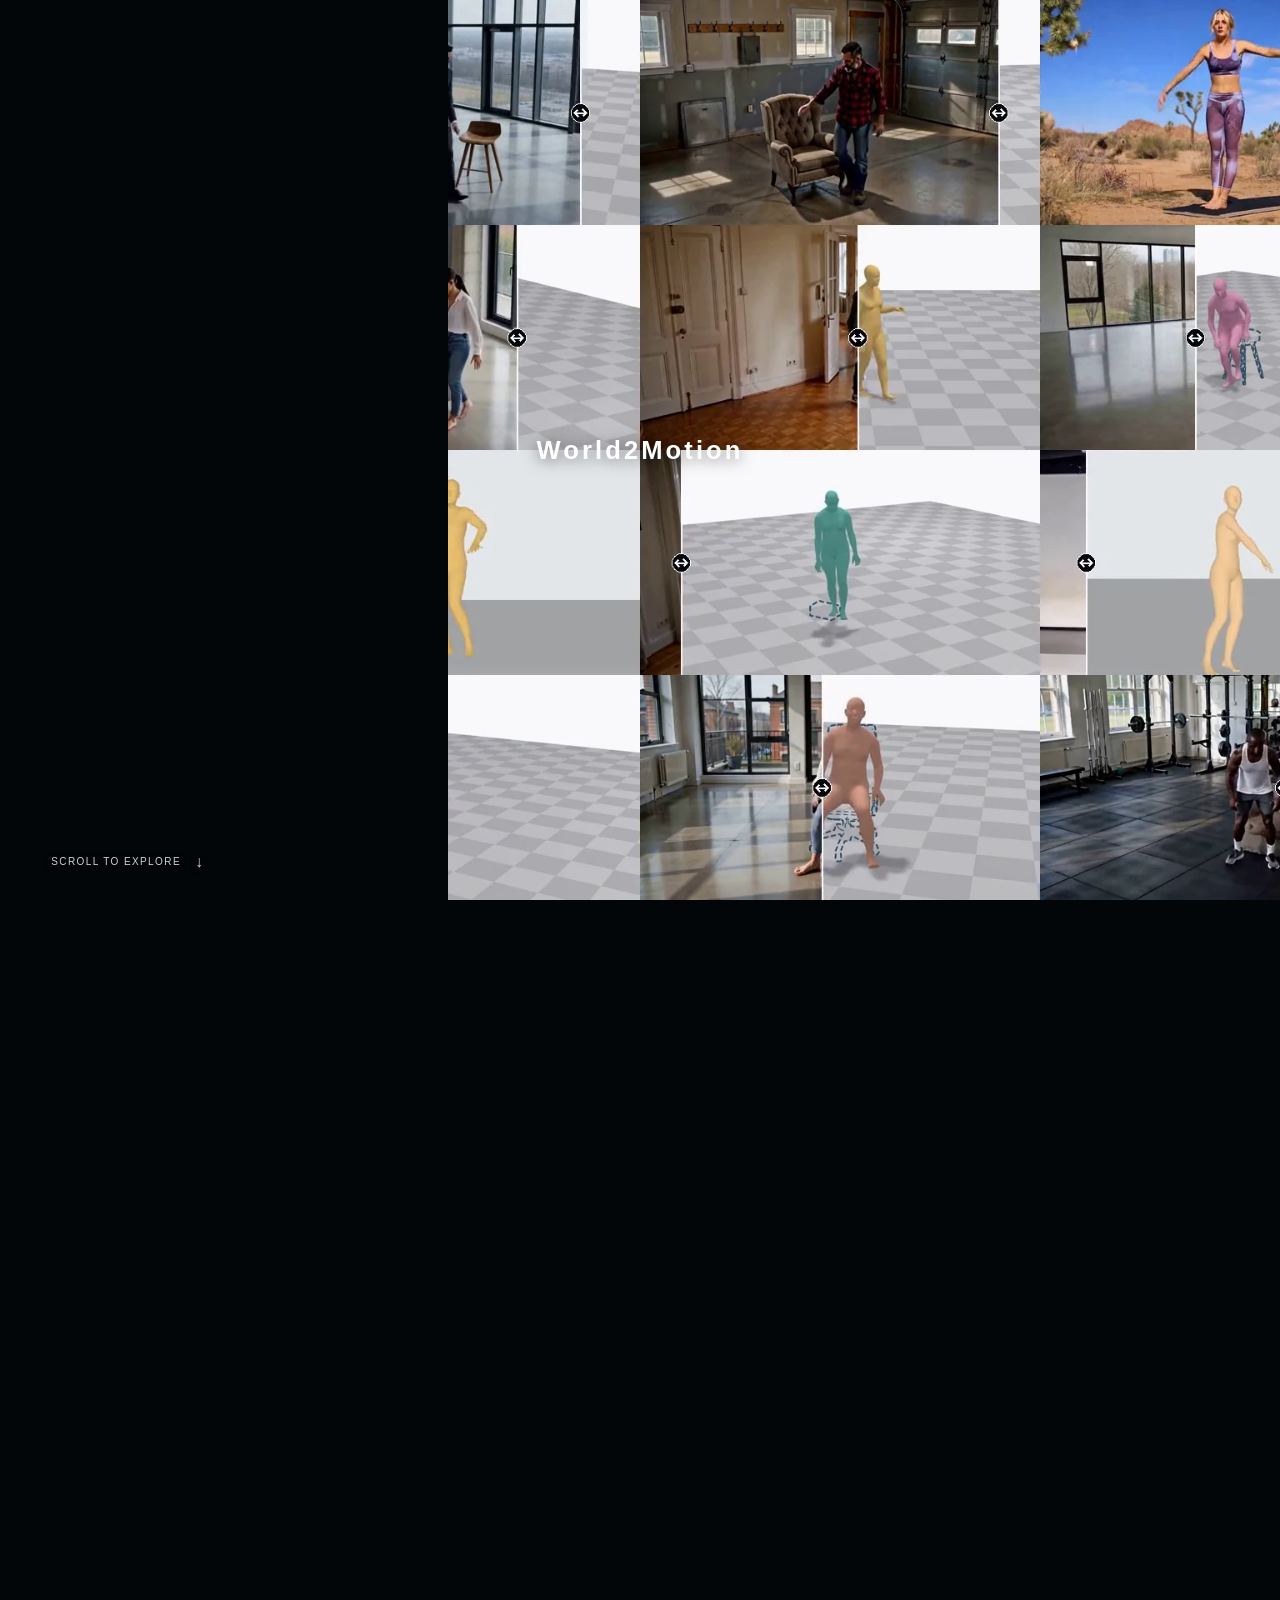
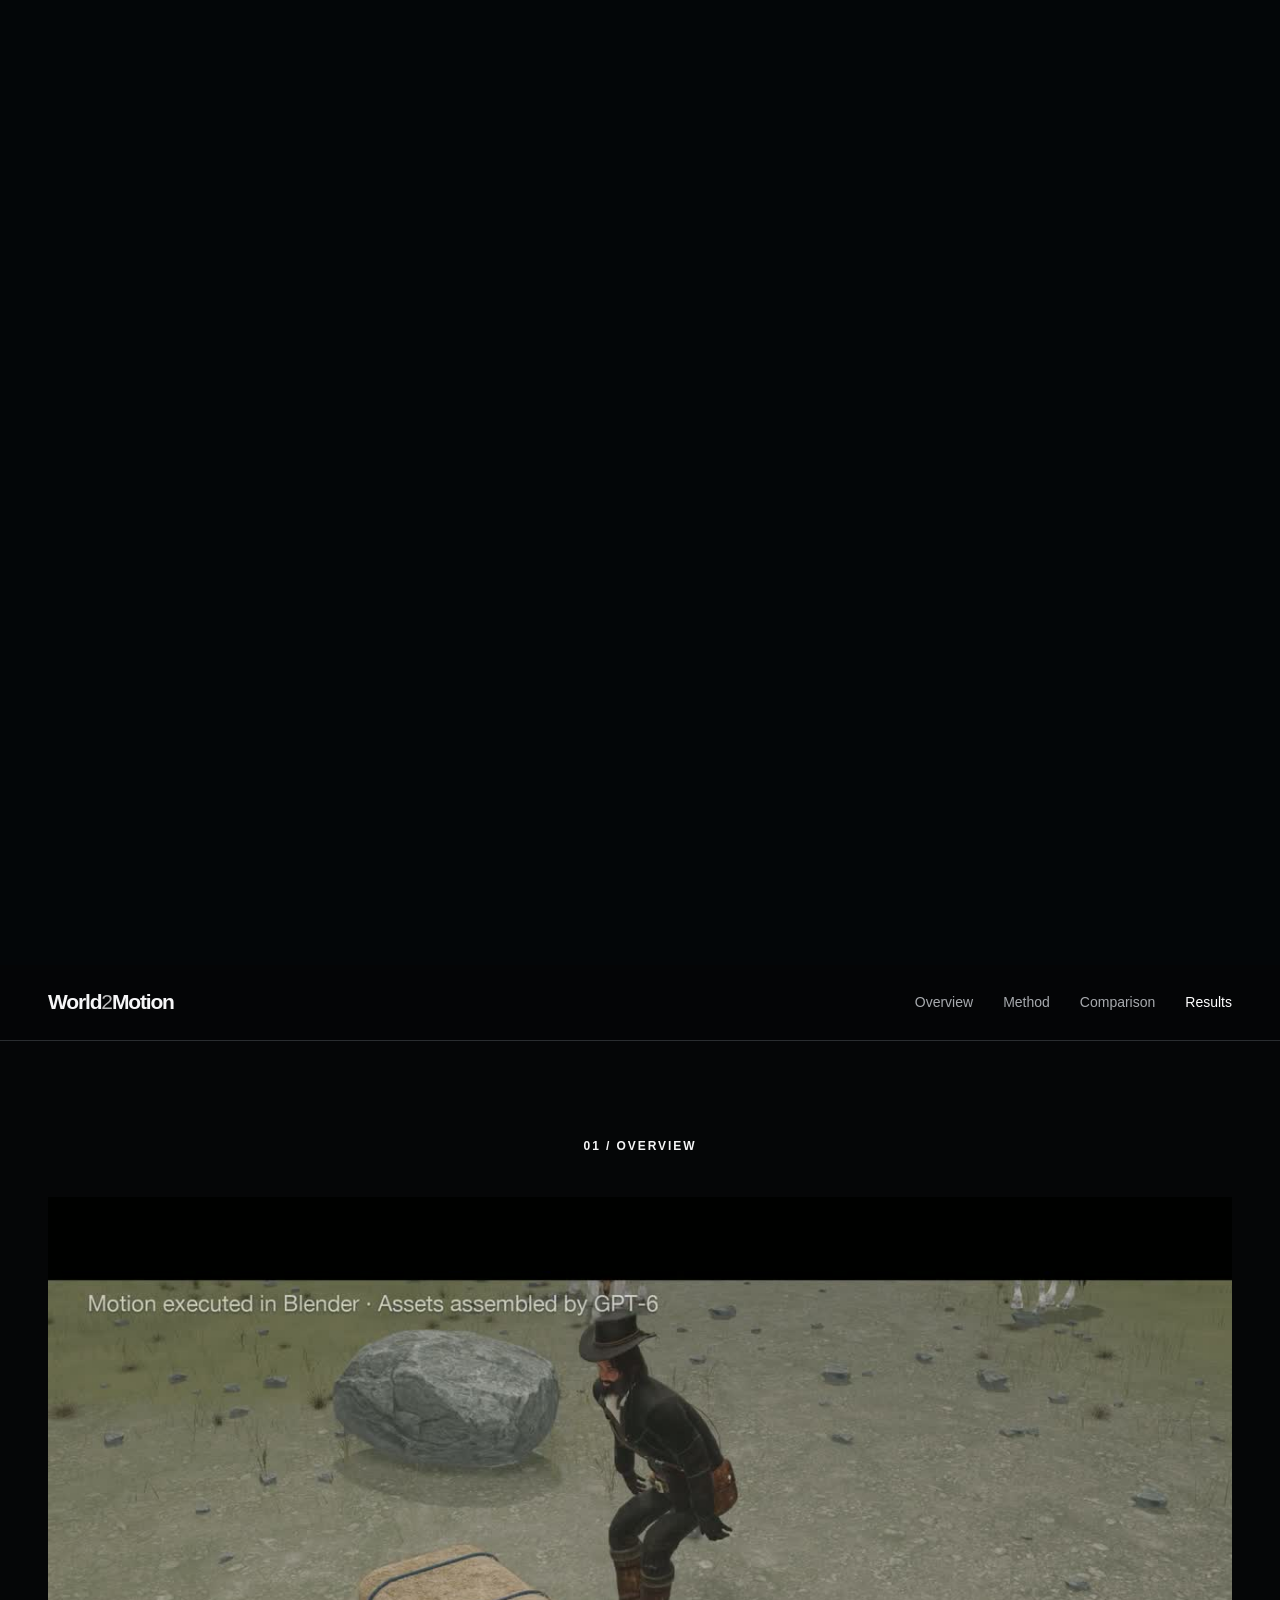
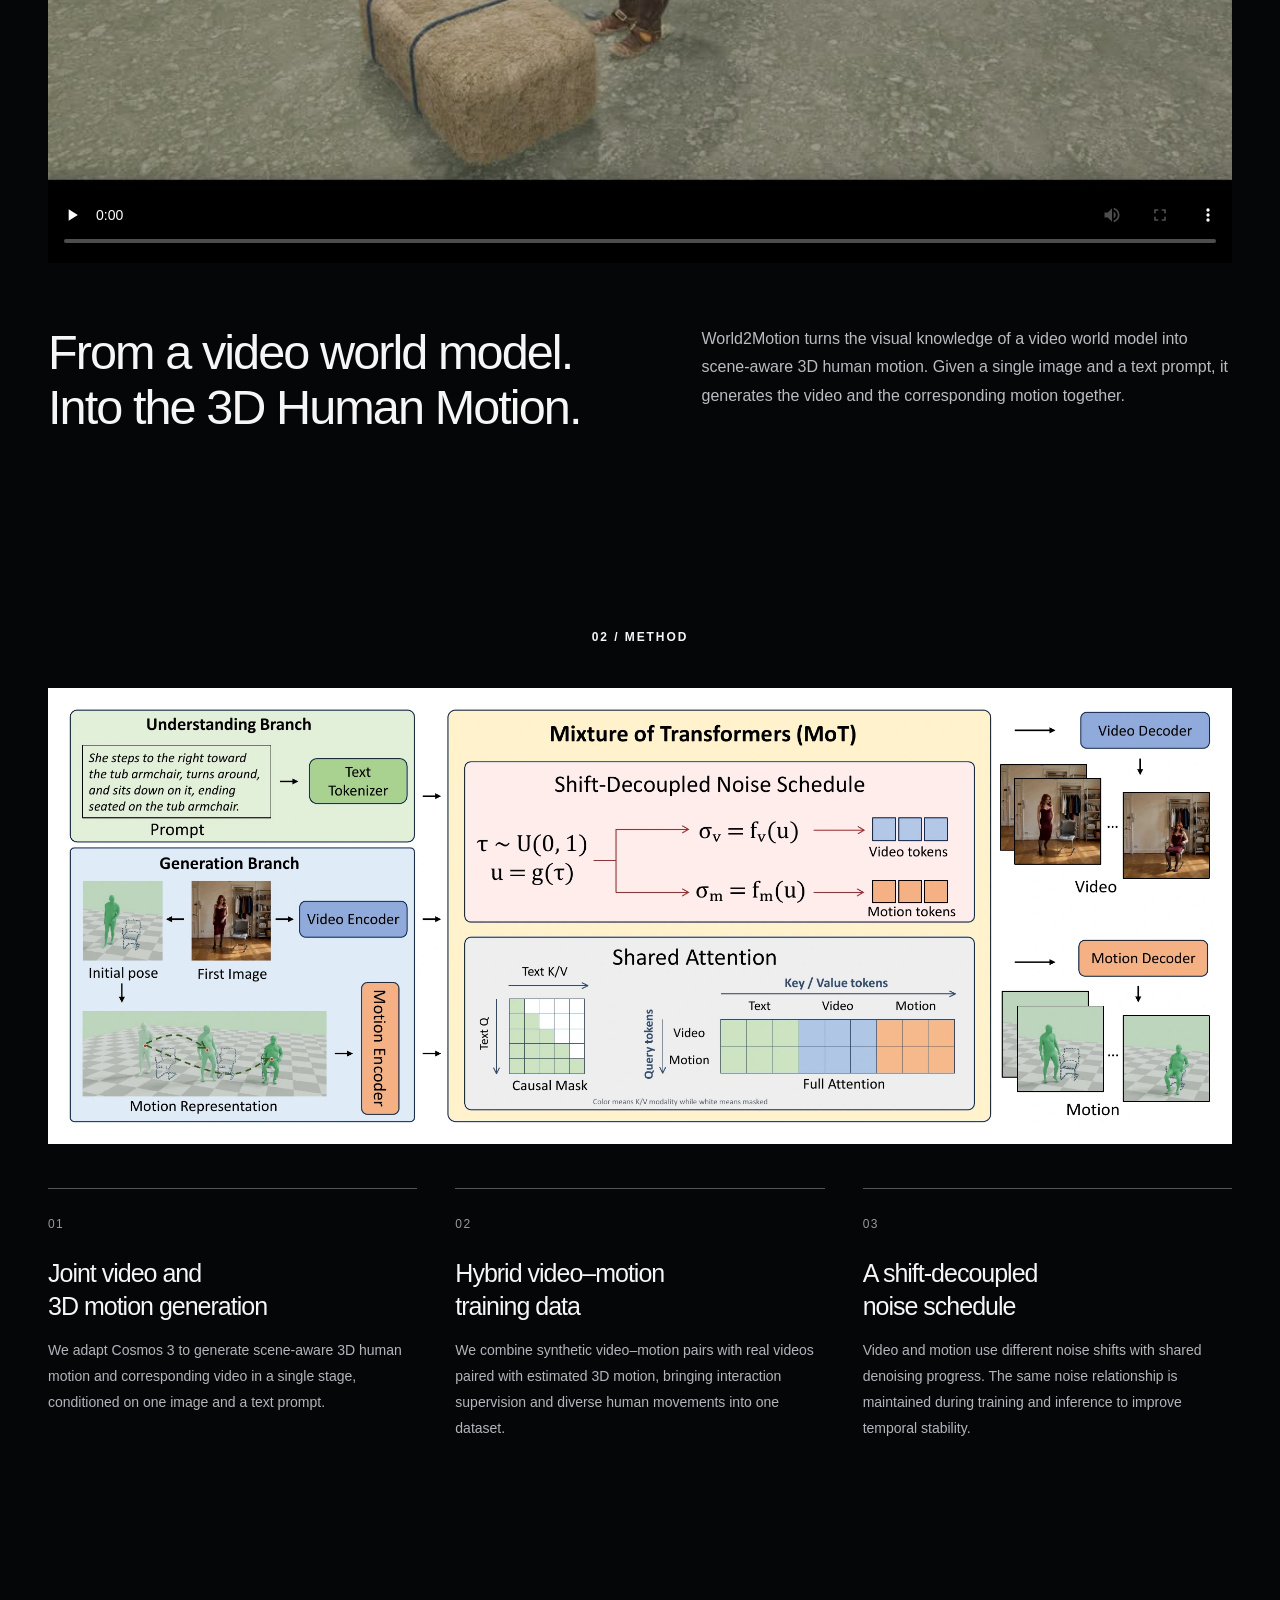
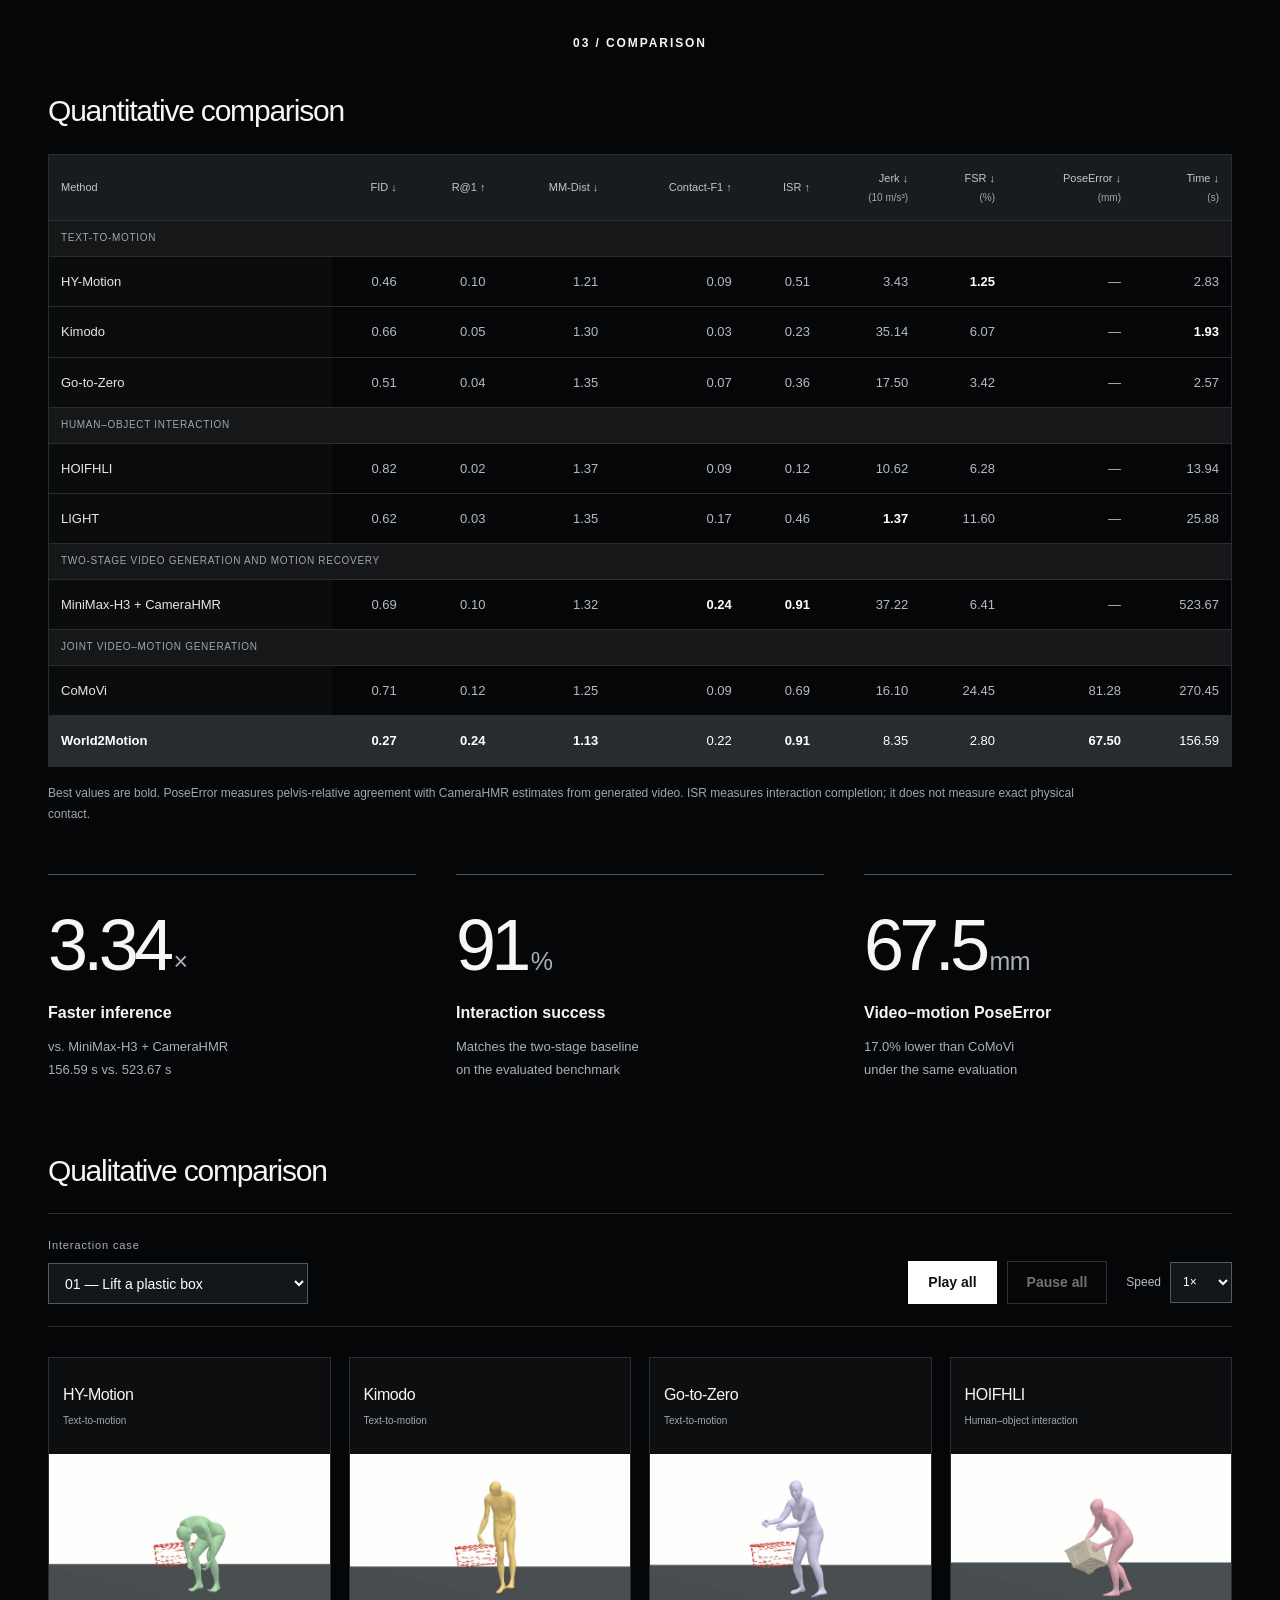
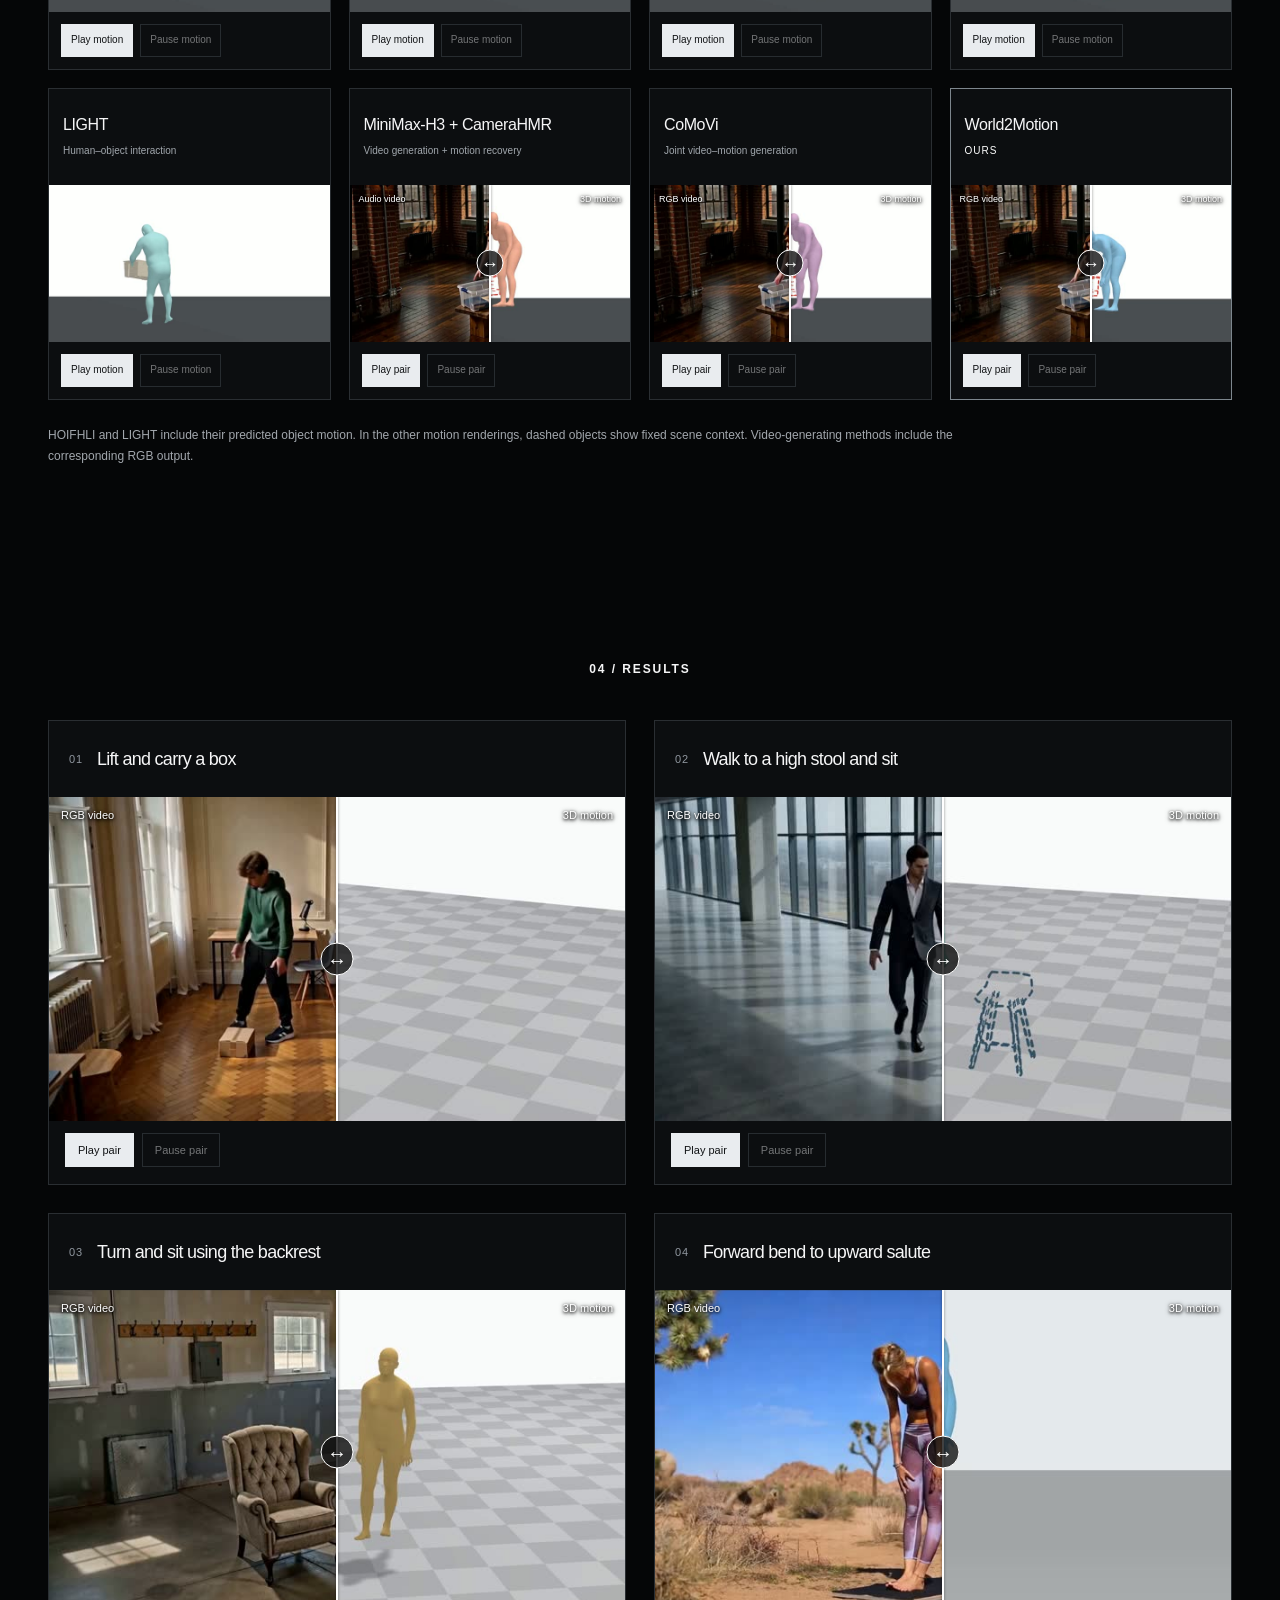
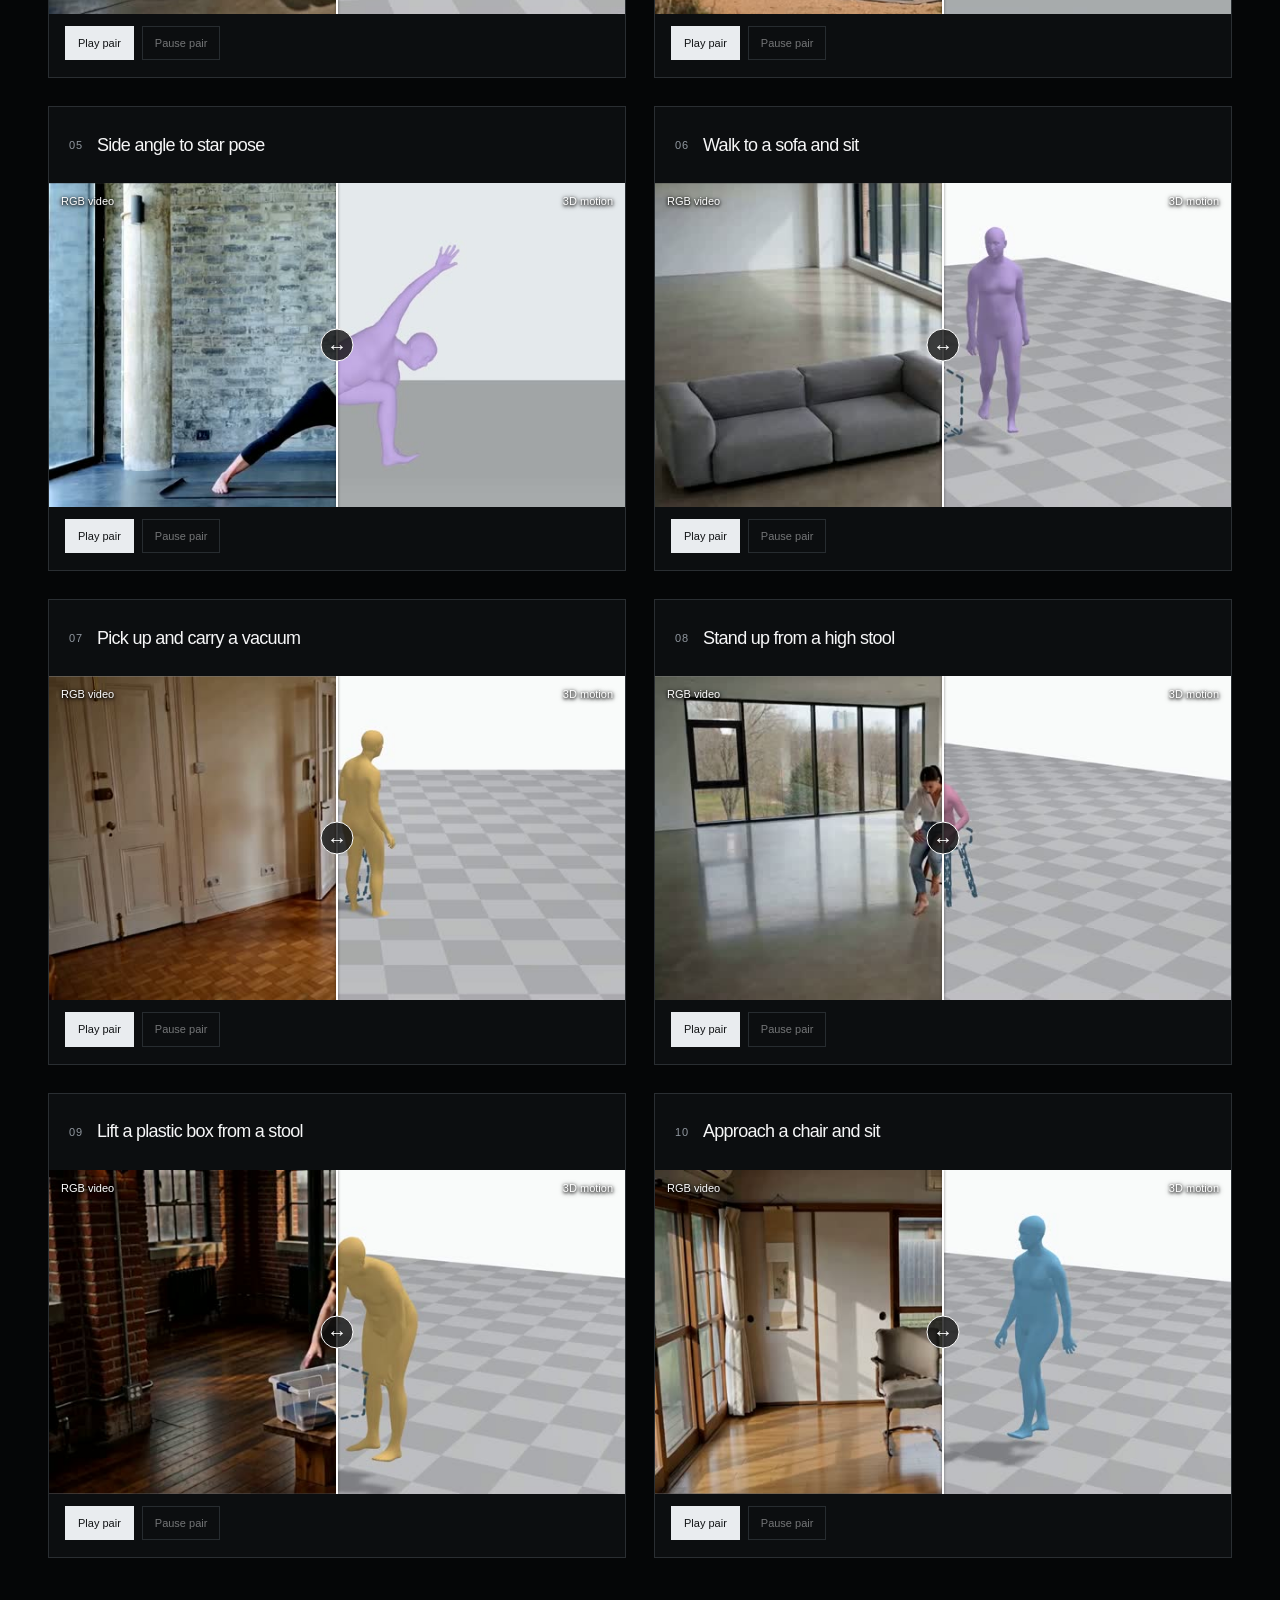
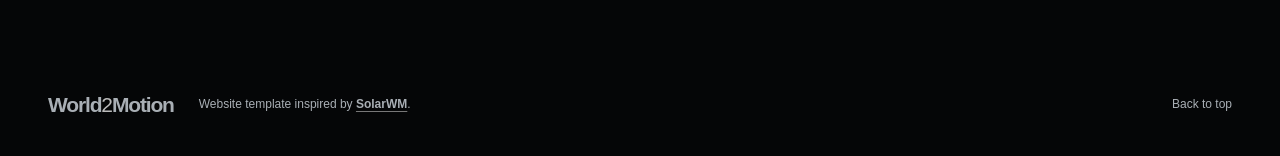
==== commit da764665: "Anonymize project page and remove paper citation links" ====
--- a/index.html
+++ b/index.html
@@ -3,7 +3,7 @@
 <head>
   <meta charset="utf-8"><meta name="viewport" content="width=device-width,initial-scale=1">
   <title>World2Motion — Turning Video World Models into 3D Human Motion Generators</title>
-  <meta name="description" content="World2Motion jointly generates scene-aware 3D human motion and video from a single image and a text prompt. Explore the paper, method and synchronized video–motion results.">
+  <meta name="description" content="World2Motion jointly generates scene-aware 3D human motion and video from a single image and a text prompt. Explore the method and synchronized video–motion results.">
   <meta name="theme-color" content="#050607">
   <meta property="og:title" content="World2Motion"><meta property="og:description" content="Turning Video World Models into 3D Human Motion Generators"><meta property="og:type" content="website">
   <link rel="icon" href="assets/favicon.svg" type="image/svg+xml"><link rel="stylesheet" href="style.css?v=typography-6">
@@ -31,12 +31,8 @@
     <h1 class="intro-sr-only" id="hero-title">World2Motion</h1>
     <div class="opening-copy" id="intro-copy">
       <p class="intro-paper-title">Turning Video World Models into<br>3D Human Motion Generators</p>
-    <div class="people" aria-label="Authors and affiliations">
-      <p class="authors">Fangyuan Tu<sup>1</sup><span>·</span>Xiangyue Zhang<sup>2</sup><span>·</span>Yiyi Cai<sup>2</sup><span>·</span>Yichen Peng<sup>4</sup><span>·</span>Kunhang Li<sup>2</sup><br><span class="author-break-dot">·</span>Bo Zheng<sup>3</sup><span>·</span>Zhixiang Wang<sup>3</sup><span>·</span>Kaipeng Zhang<sup>3</sup><span>·</span>Erwin Wu<sup>4</sup><span>·</span>Haoran Xie<sup>1</sup><span>·</span>Haiyang Liu<sup>2</sup></p>
-      <p class="affiliations"><span><sup>1</sup>Japan Advanced Institute of Science and Technology</span><span><sup>2</sup>The University of Tokyo</span><span><sup>3</sup>Alaya Lab</span><span><sup>4</sup>Institute of Science Tokyo</span></p>
-    </div>
-    <div class="resource-links">
-      <a class="button button-light" href="https://arxiv.org/abs/2609.37004" target="_blank" rel="noopener"><svg viewBox="0 0 24 24" aria-hidden="true"><path d="M6 3h8l4 4v14H6zM14 3v5h4M9 12h6M9 16h6"/></svg>Paper</a>
+    <div class="people" aria-label="Authors">
+      <p class="authors">Anonymous Authors</p>
     </div>
     </div>
     <div class="intro-chrome"><a class="intro-scroll-hint" id="intro-hint" href="#overview">SCROLL TO EXPLORE <span aria-hidden="true">&#8595;</span></a></div>
@@ -80,18 +76,7 @@
     <div id="results-grid" class="results-grid" aria-label="Ten World2Motion video and motion examples"></div>
     <noscript><p>Enable JavaScript to view the interactive video comparisons.</p></noscript>
   </section>
-  <section class="section citation-section" id="citation" aria-labelledby="citation-heading"><div class="section-heading"><h2 class="eyebrow" id="citation-heading">05 / CITATION</h2></div><div class="citation-content"><pre><code id="bibtex">@misc{tu2026world2motion,
-  title={World2Motion: Turning Video World Models into 3D Human Motion Generators},
-  author={Fangyuan Tu and Xiangyue Zhang and Yiyi Cai and Yichen Peng and
-          Kunhang Li and Bo Zheng and Zhixiang Wang and Kaipeng Zhang and
-          Erwin Wu and Haoran Xie and Haiyang Liu},
-  year={2026},
-  eprint={2609.37004},
-  archivePrefix={arXiv},
-  primaryClass={cs.CV},
-  url={https://arxiv.org/abs/2609.37004}
-}</code></pre><div class="citation-actions"><p id="copy-status" class="copy-status" role="status" aria-live="polite"></p><button class="button button-outline" id="copy-citation" type="button">Copy BibTeX</button></div></div></section>
 </main>
 <footer><a class="nav-brand" href="#cover">World<span>2</span>Motion</a><span class="template-credit">Website template inspired by <a href="https://junchao-cs.github.io/SolarWM-Web/" target="_blank" rel="noopener"><strong>SolarWM</strong></a>.</span><a href="#cover">Back to top</a></footer>
-<script src="assets/comparison.js?v=interactive-5"></script><script src="assets/playback.js"></script><script src="app.js?v=interactive-5"></script><script src="wipe-player.js?v=interactive-5"></script><script src="comparison-viewer.js?v=interactive-5"></script><script src="assets/results.js?v=interactive-5"></script><script src="results-viewer.js?v=interactive-5"></script><script src="intro.js?v=typography-6"></script>
+<script src="assets/comparison.js?v=interactive-5"></script><script src="assets/playback.js"></script><script src="app.js?v=anonymous-10"></script><script src="wipe-player.js?v=interactive-5"></script><script src="comparison-viewer.js?v=interactive-5"></script><script src="assets/results.js?v=interactive-5"></script><script src="results-viewer.js?v=interactive-5"></script><script src="intro.js?v=typography-6"></script>
 </body></html>
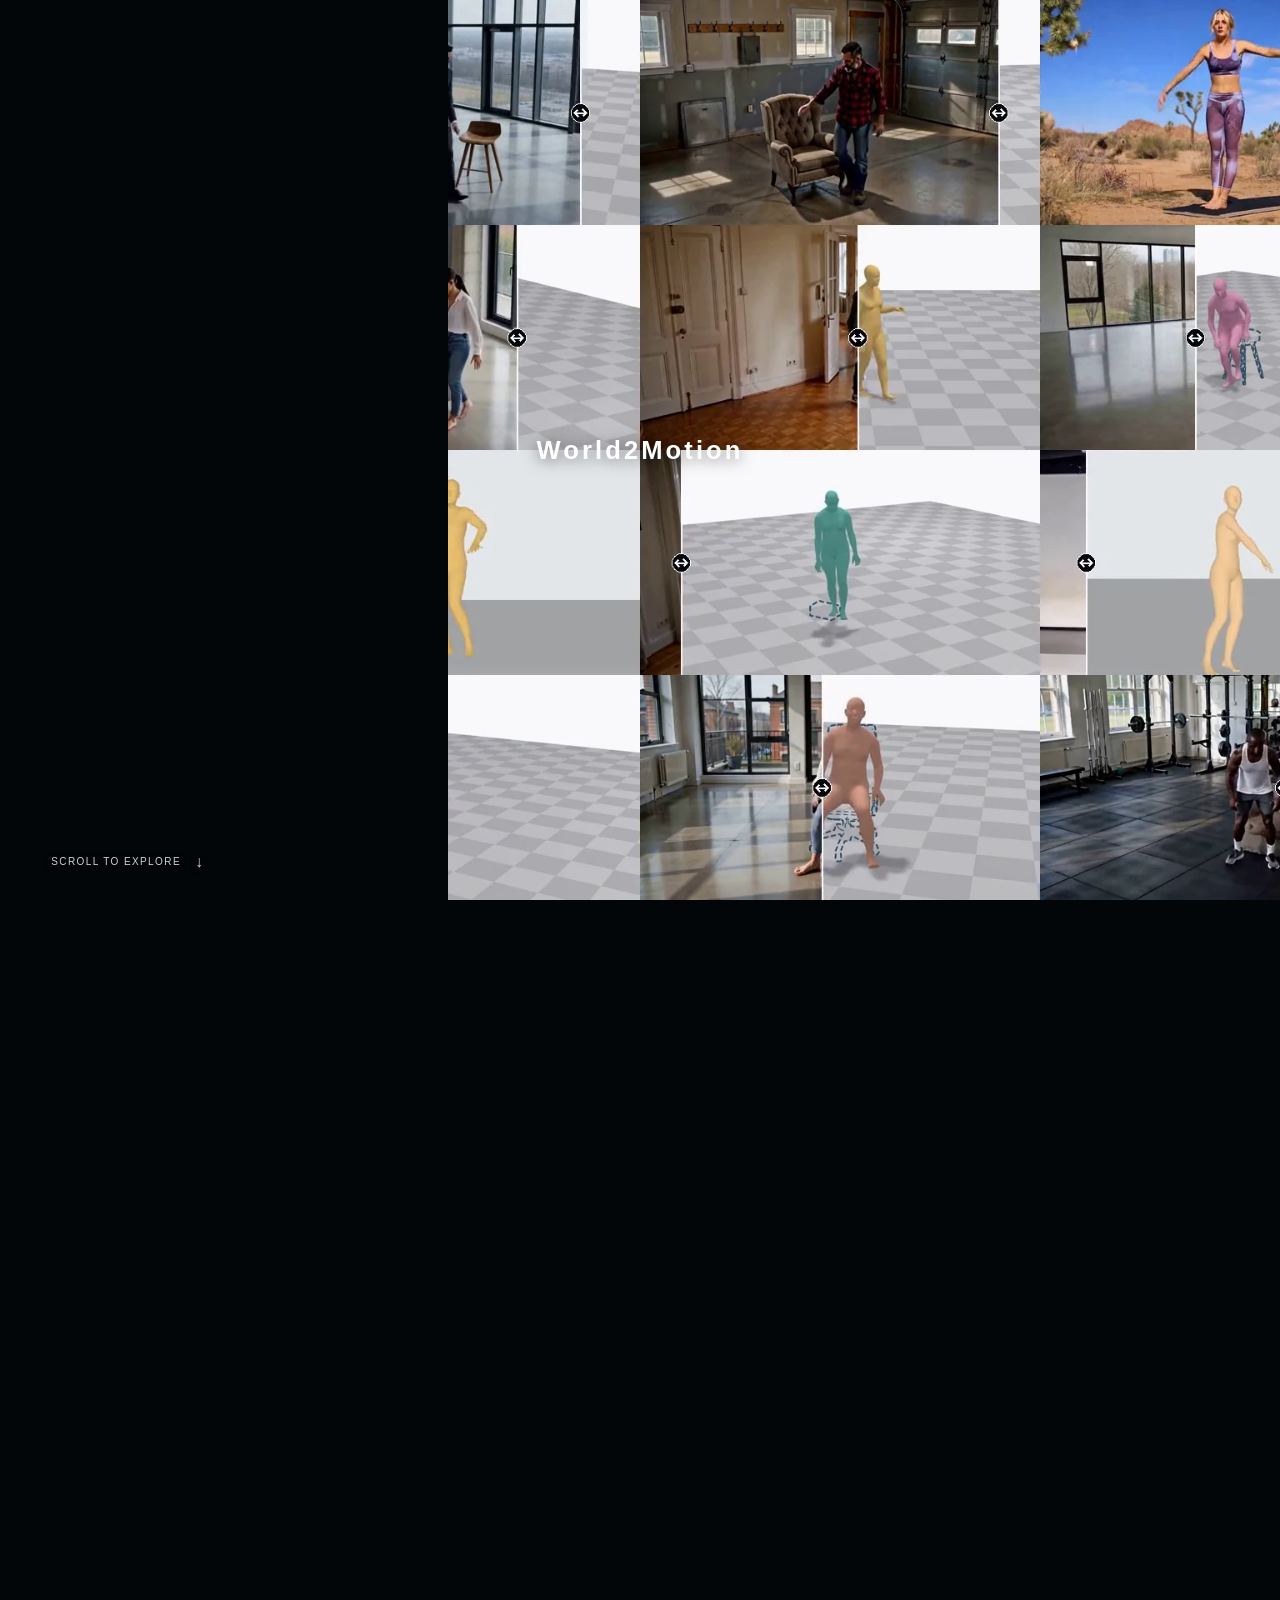
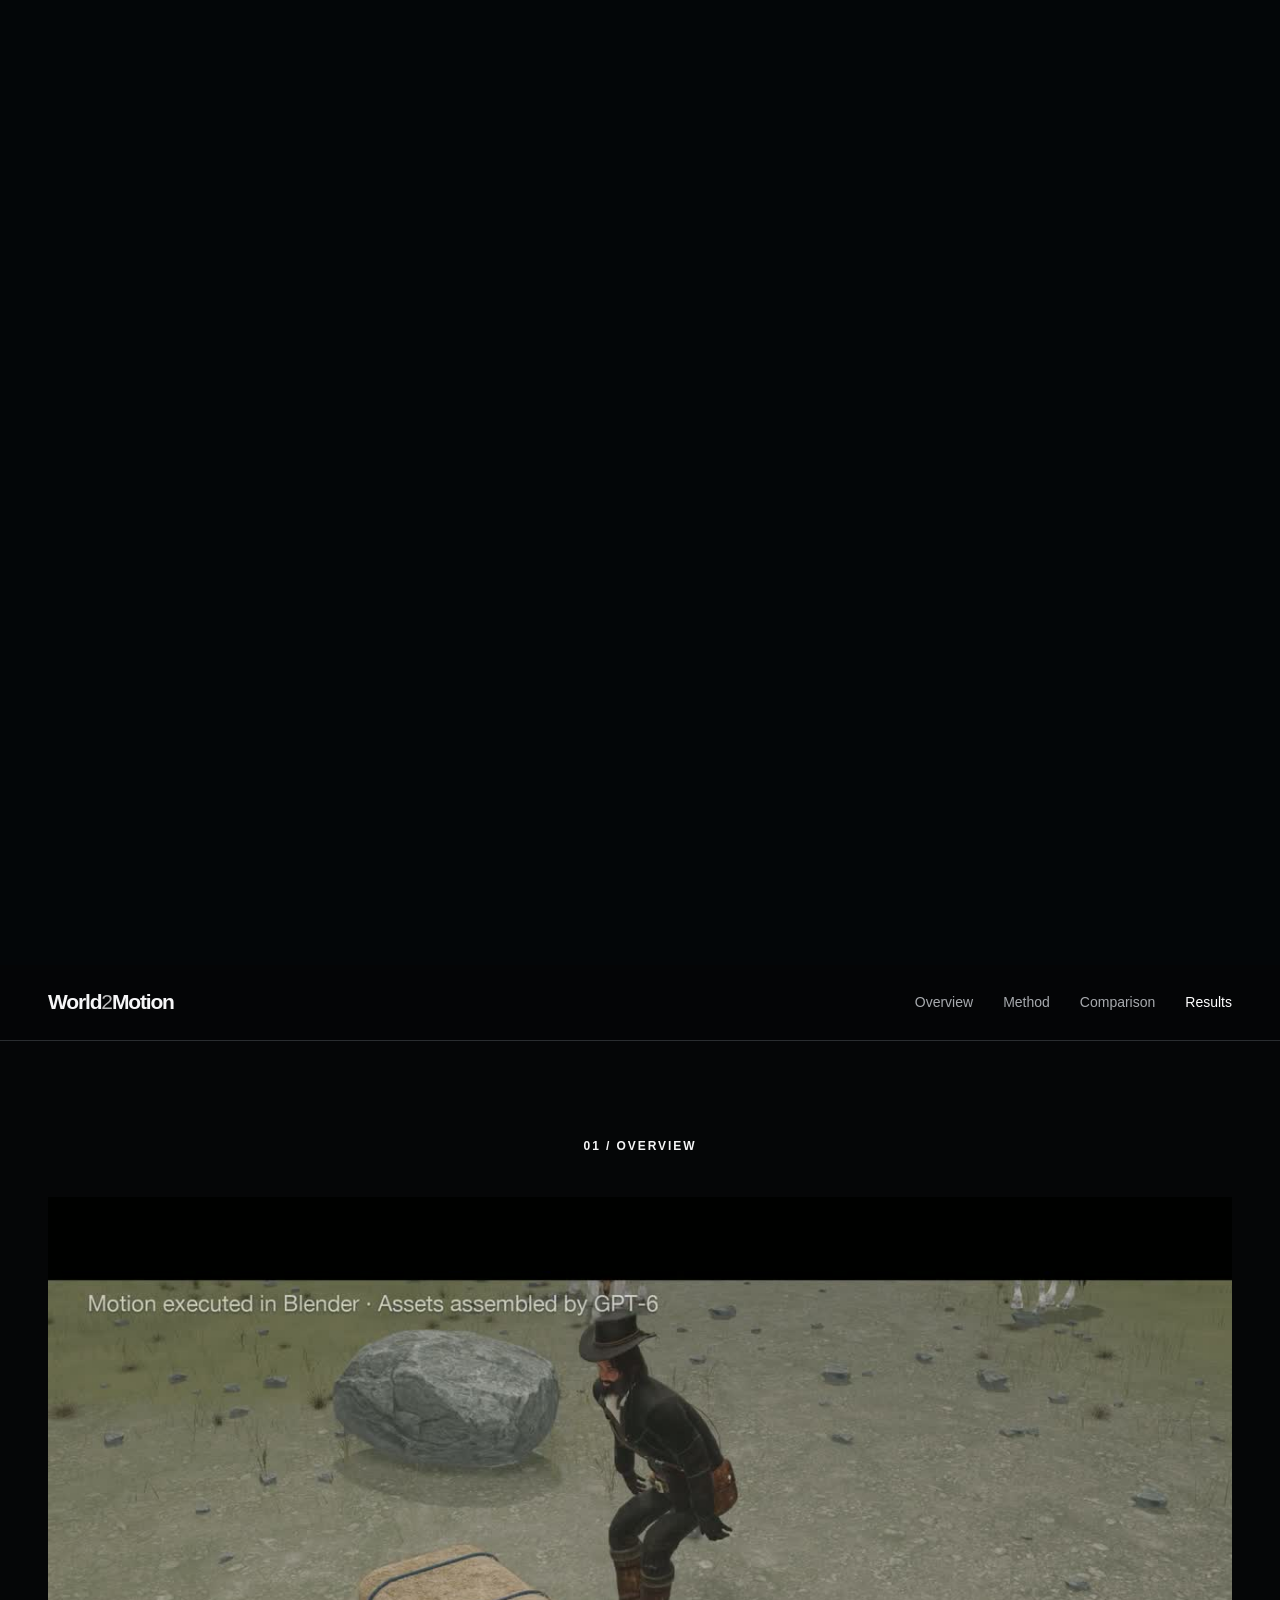
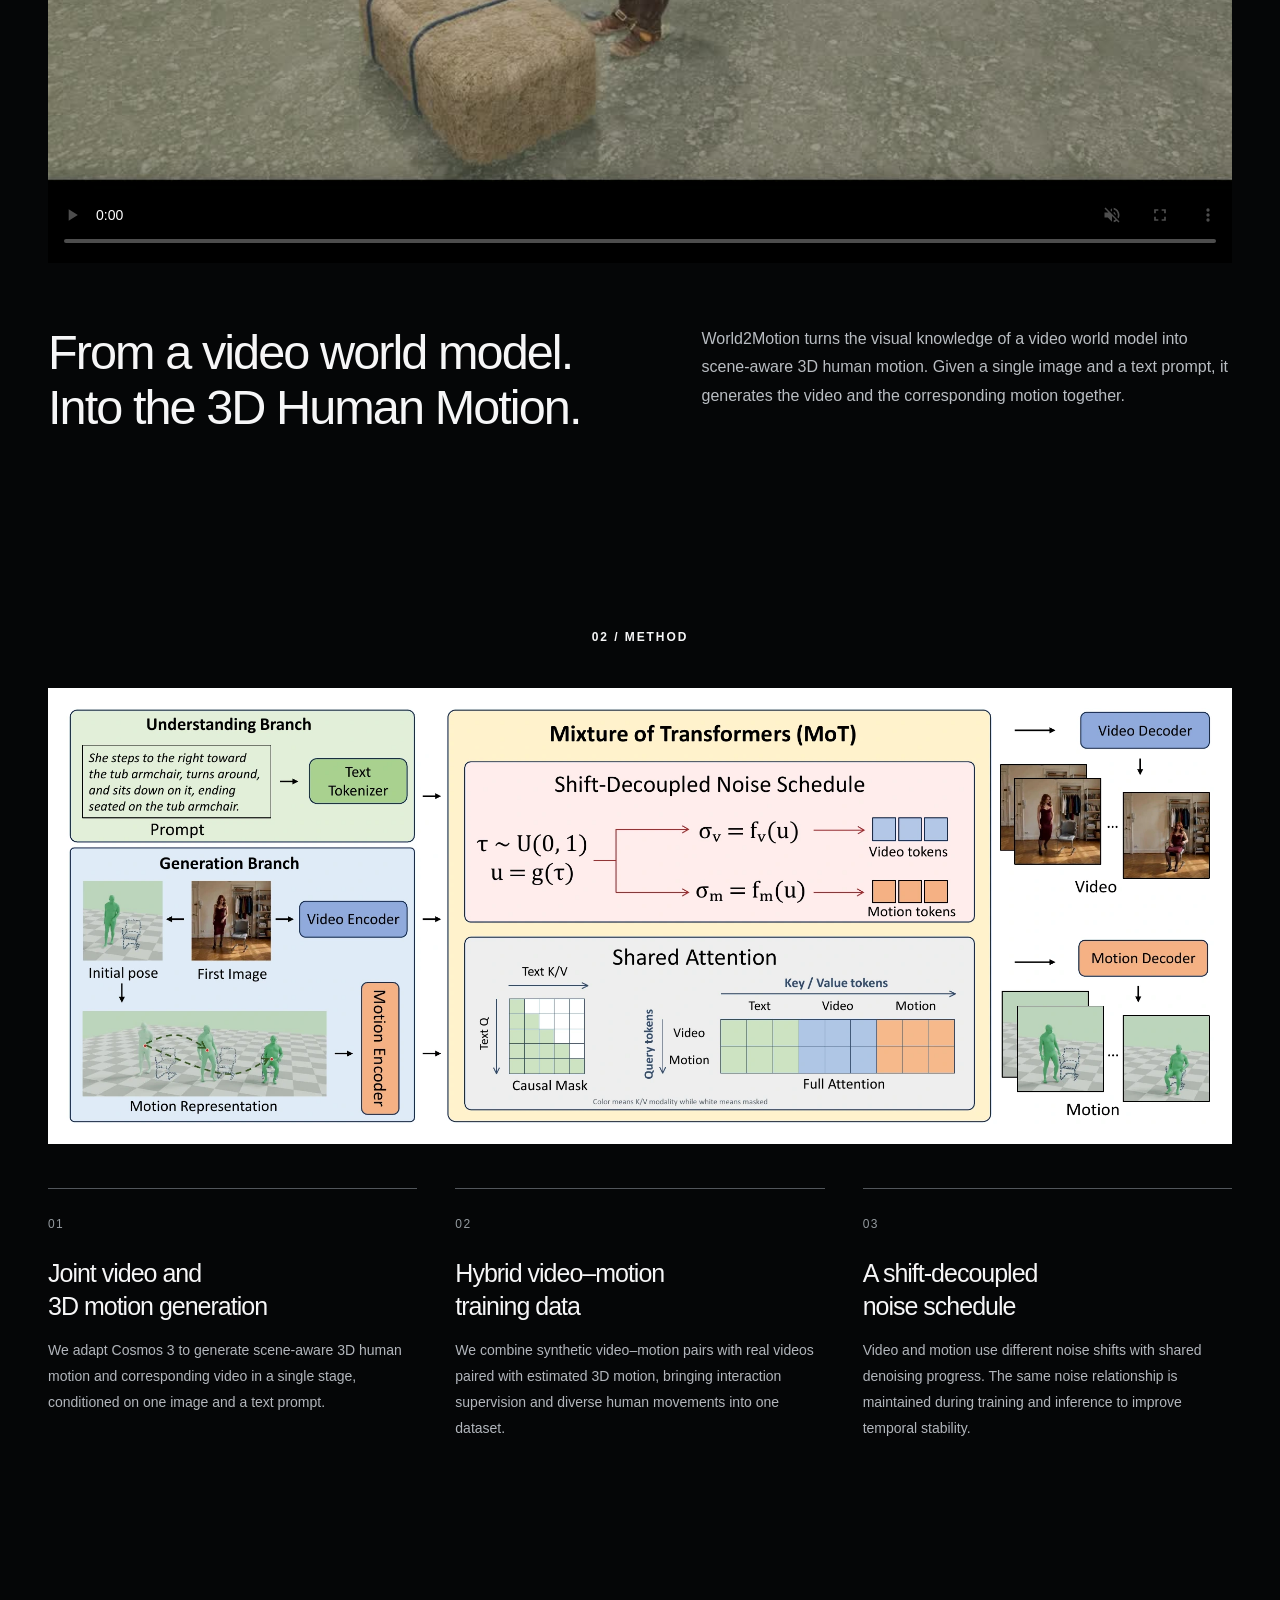
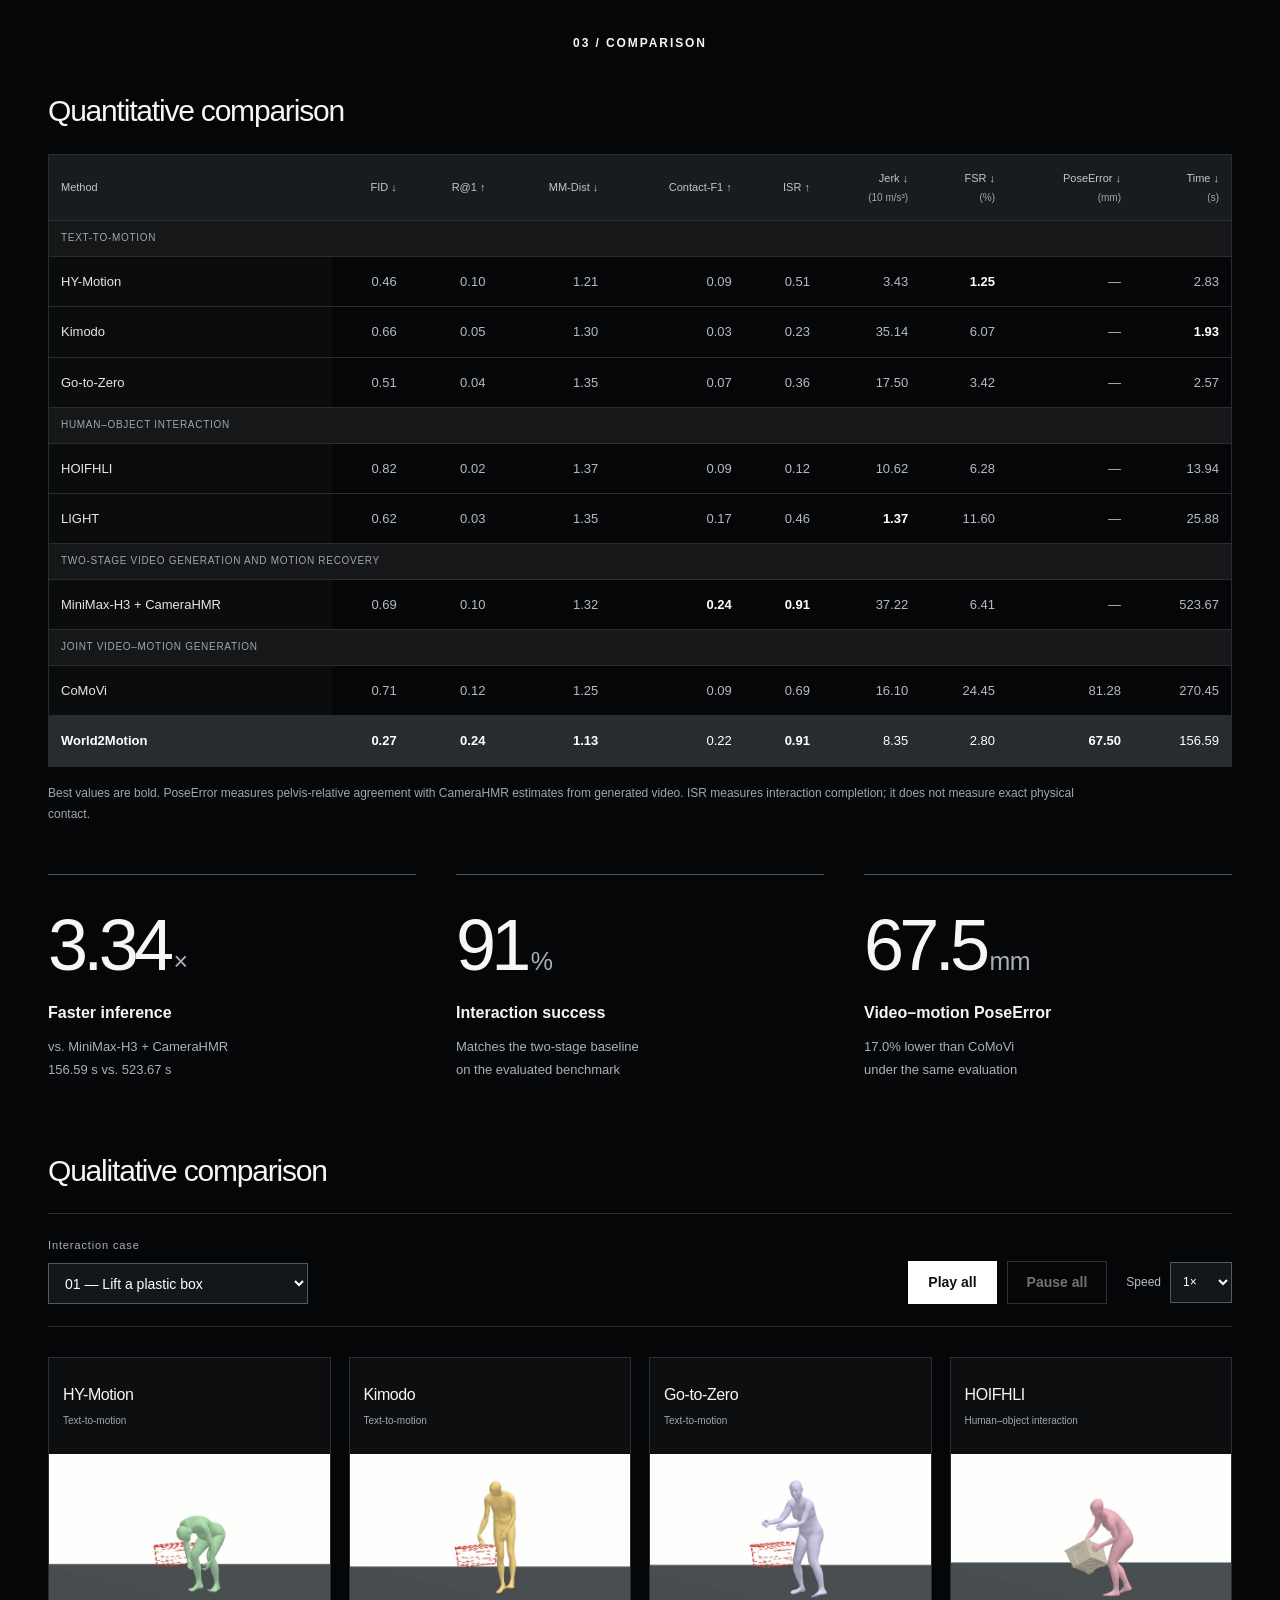
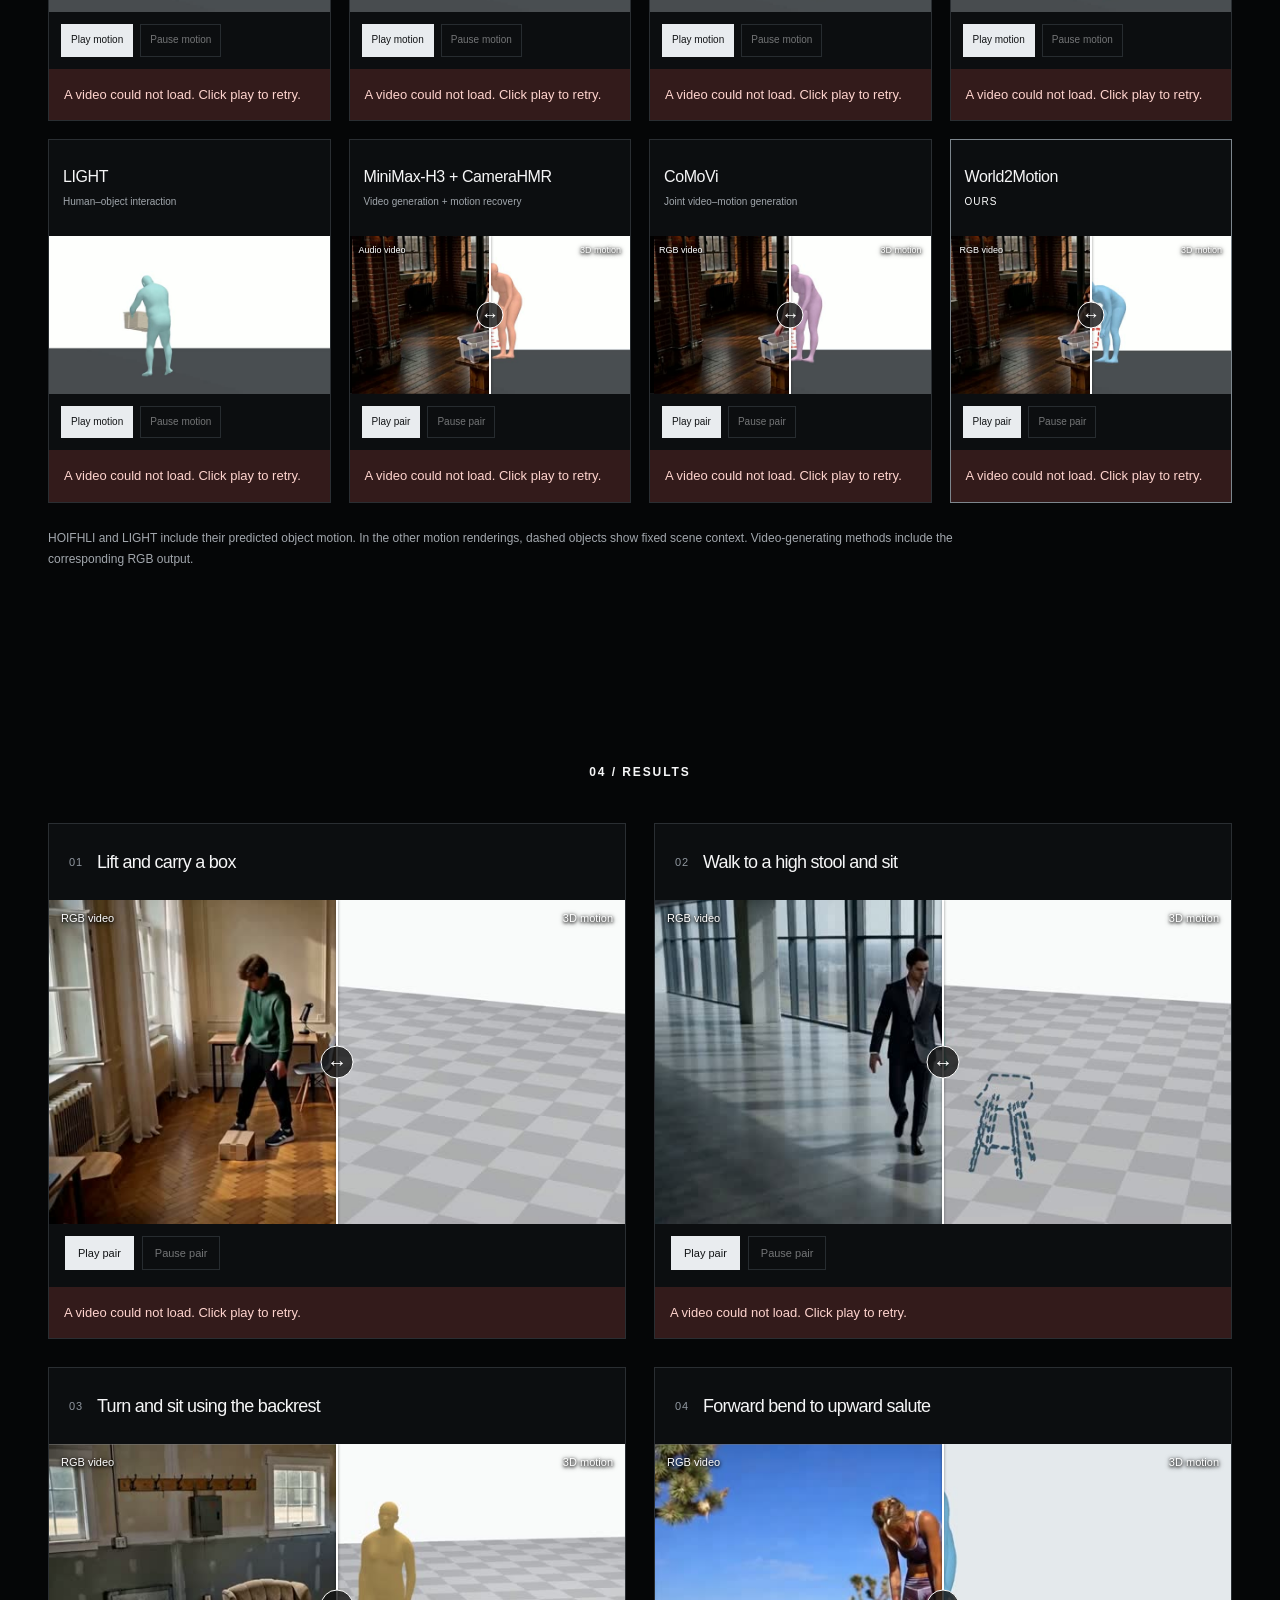
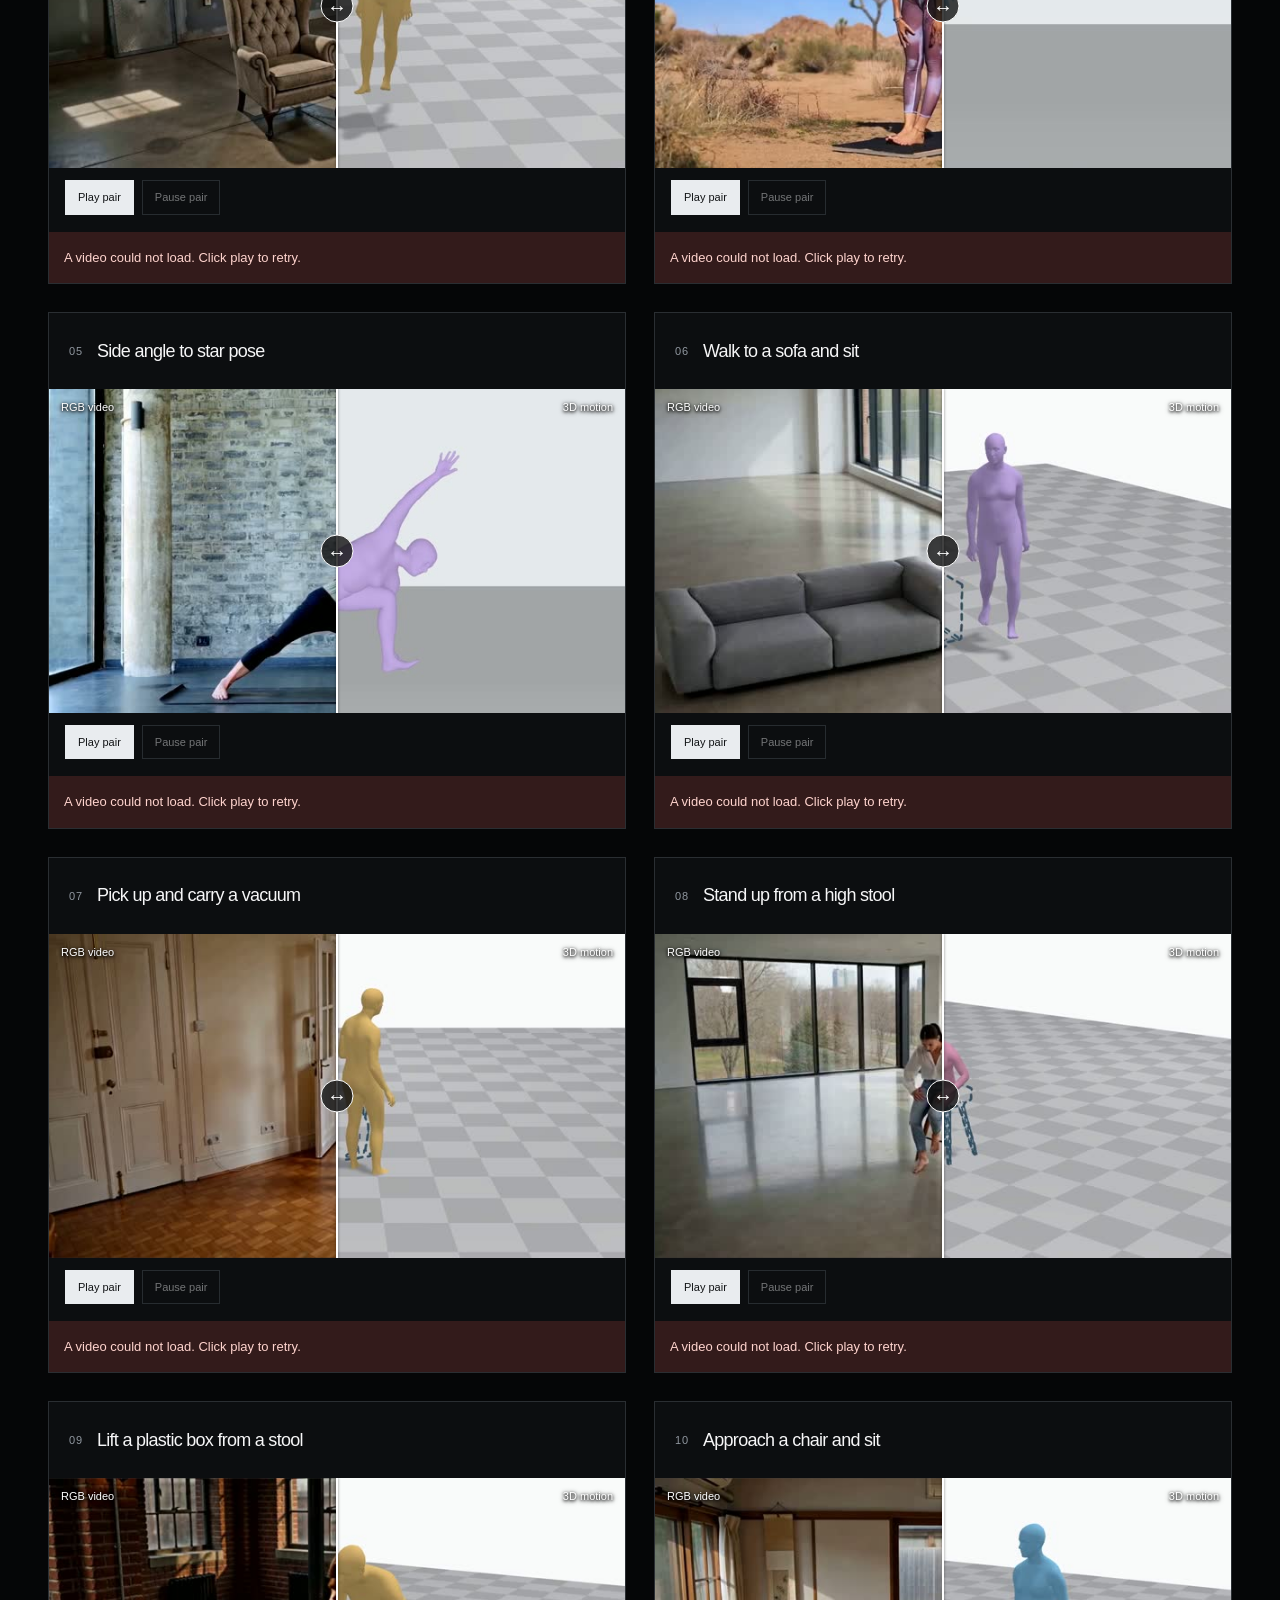
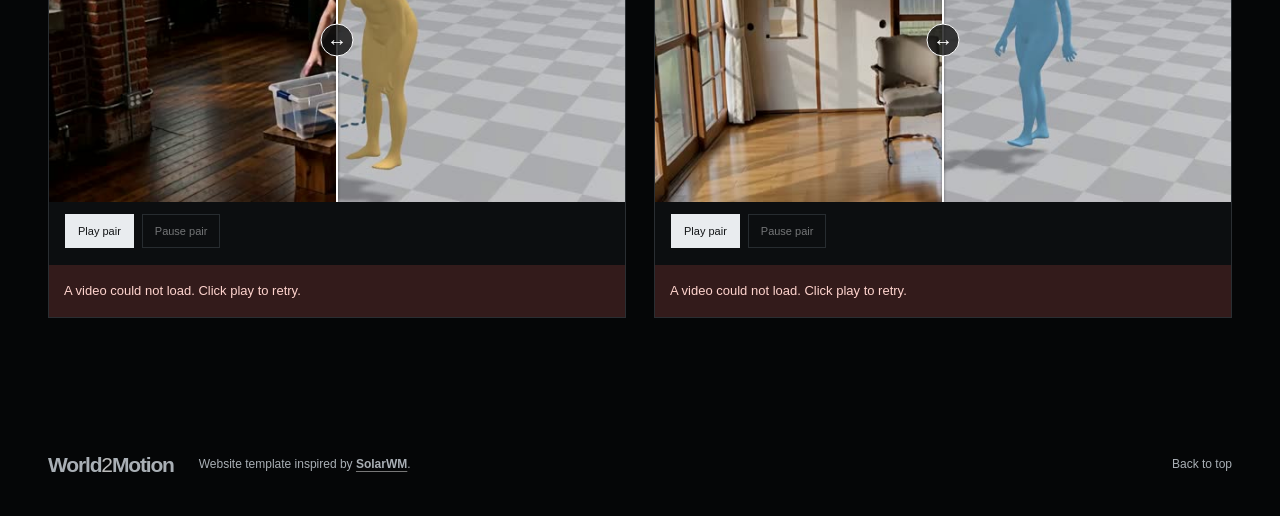
==== commit 2cc2ba54: "Autoplay visible homepage videos with synchronized looping" ====
--- a/index.html
+++ b/index.html
@@ -32,7 +32,7 @@
     <div class="opening-copy" id="intro-copy">
       <p class="intro-paper-title">Turning Video World Models into<br>3D Human Motion Generators</p>
     <div class="people" aria-label="Authors">
-      <p class="authors">Anonymous Authors</p>
+      <p class="authors">Fangyuan Tu<span>·</span>Xiangyue Zhang<span>·</span>Yiyi Cai<span>·</span>Yichen Peng<span>·</span>Kunhang Li<br><span class="author-break-dot">·</span>Bo Zheng<span>·</span>Zhixiang Wang<span>·</span>Kaipeng Zhang<span>·</span>Erwin Wu<span>·</span>Haoran Xie<span>·</span>Haiyang Liu</p>
     </div>
     </div>
     <div class="intro-chrome"><a class="intro-scroll-hint" id="intro-hint" href="#overview">SCROLL TO EXPLORE <span aria-hidden="true">&#8595;</span></a></div>
@@ -42,7 +42,7 @@
 <main>
   <section class="section overview" id="overview" aria-labelledby="overview-heading">
     <div class="section-heading"><h2 class="eyebrow" id="overview-heading">01 / OVERVIEW</h2></div>
-    <figure class="overview-film"><video id="overview-video" controls playsinline preload="none" poster="assets/overview-poster.jpg" aria-label="World2Motion overview video"><source src="assets/overview.mp4" type="video/mp4">Your browser does not support video.</video></figure>
+    <figure class="overview-film"><video id="overview-video" controls muted loop playsinline preload="none" poster="assets/overview-poster.jpg" aria-label="World2Motion overview video"><source src="assets/overview.mp4" type="video/mp4">Your browser does not support video.</video></figure>
     <div class="intro-copy"><h3>From a video world model.<br>Into the 3D Human Motion.</h3><div><p>World2Motion turns the visual knowledge of a video world model into scene-aware 3D human motion. Given a single image and a text prompt, it generates the video and the corresponding motion together.</p></div></div>
   </section>
   <section class="section" id="method" aria-labelledby="method-heading">
@@ -78,5 +78,5 @@
   </section>
 </main>
 <footer><a class="nav-brand" href="#cover">World<span>2</span>Motion</a><span class="template-credit">Website template inspired by <a href="https://junchao-cs.github.io/SolarWM-Web/" target="_blank" rel="noopener"><strong>SolarWM</strong></a>.</span><a href="#cover">Back to top</a></footer>
-<script src="assets/comparison.js?v=interactive-5"></script><script src="assets/playback.js"></script><script src="app.js?v=anonymous-10"></script><script src="wipe-player.js?v=interactive-5"></script><script src="comparison-viewer.js?v=interactive-5"></script><script src="assets/results.js?v=interactive-5"></script><script src="results-viewer.js?v=interactive-5"></script><script src="intro.js?v=typography-6"></script>
+<script src="assets/comparison.js?v=interactive-5"></script><script src="assets/playback.js"></script><script src="app.js?v=autoplay-12"></script><script src="wipe-player.js?v=autoplay-12"></script><script src="comparison-viewer.js?v=autoplay-12"></script><script src="assets/results.js?v=interactive-5"></script><script src="results-viewer.js?v=autoplay-12"></script><script src="intro.js?v=typography-6"></script>
 </body></html>
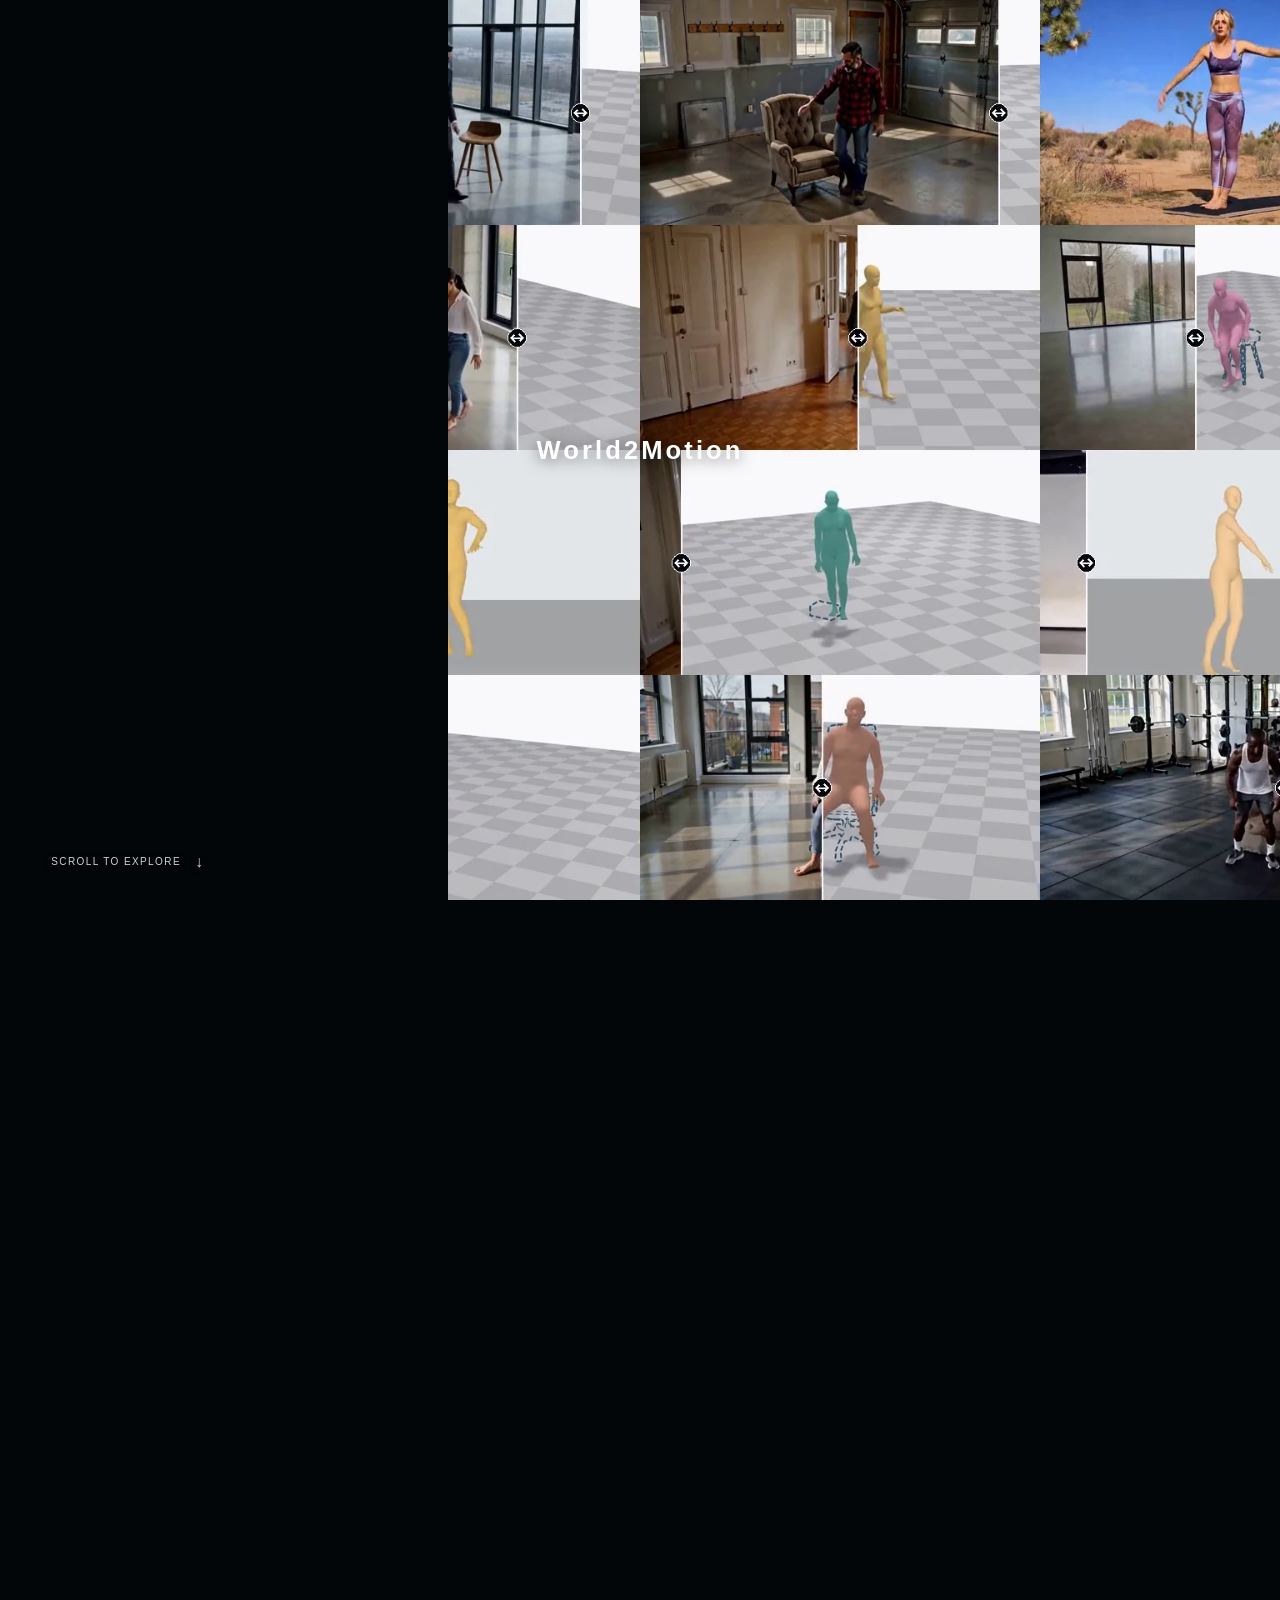
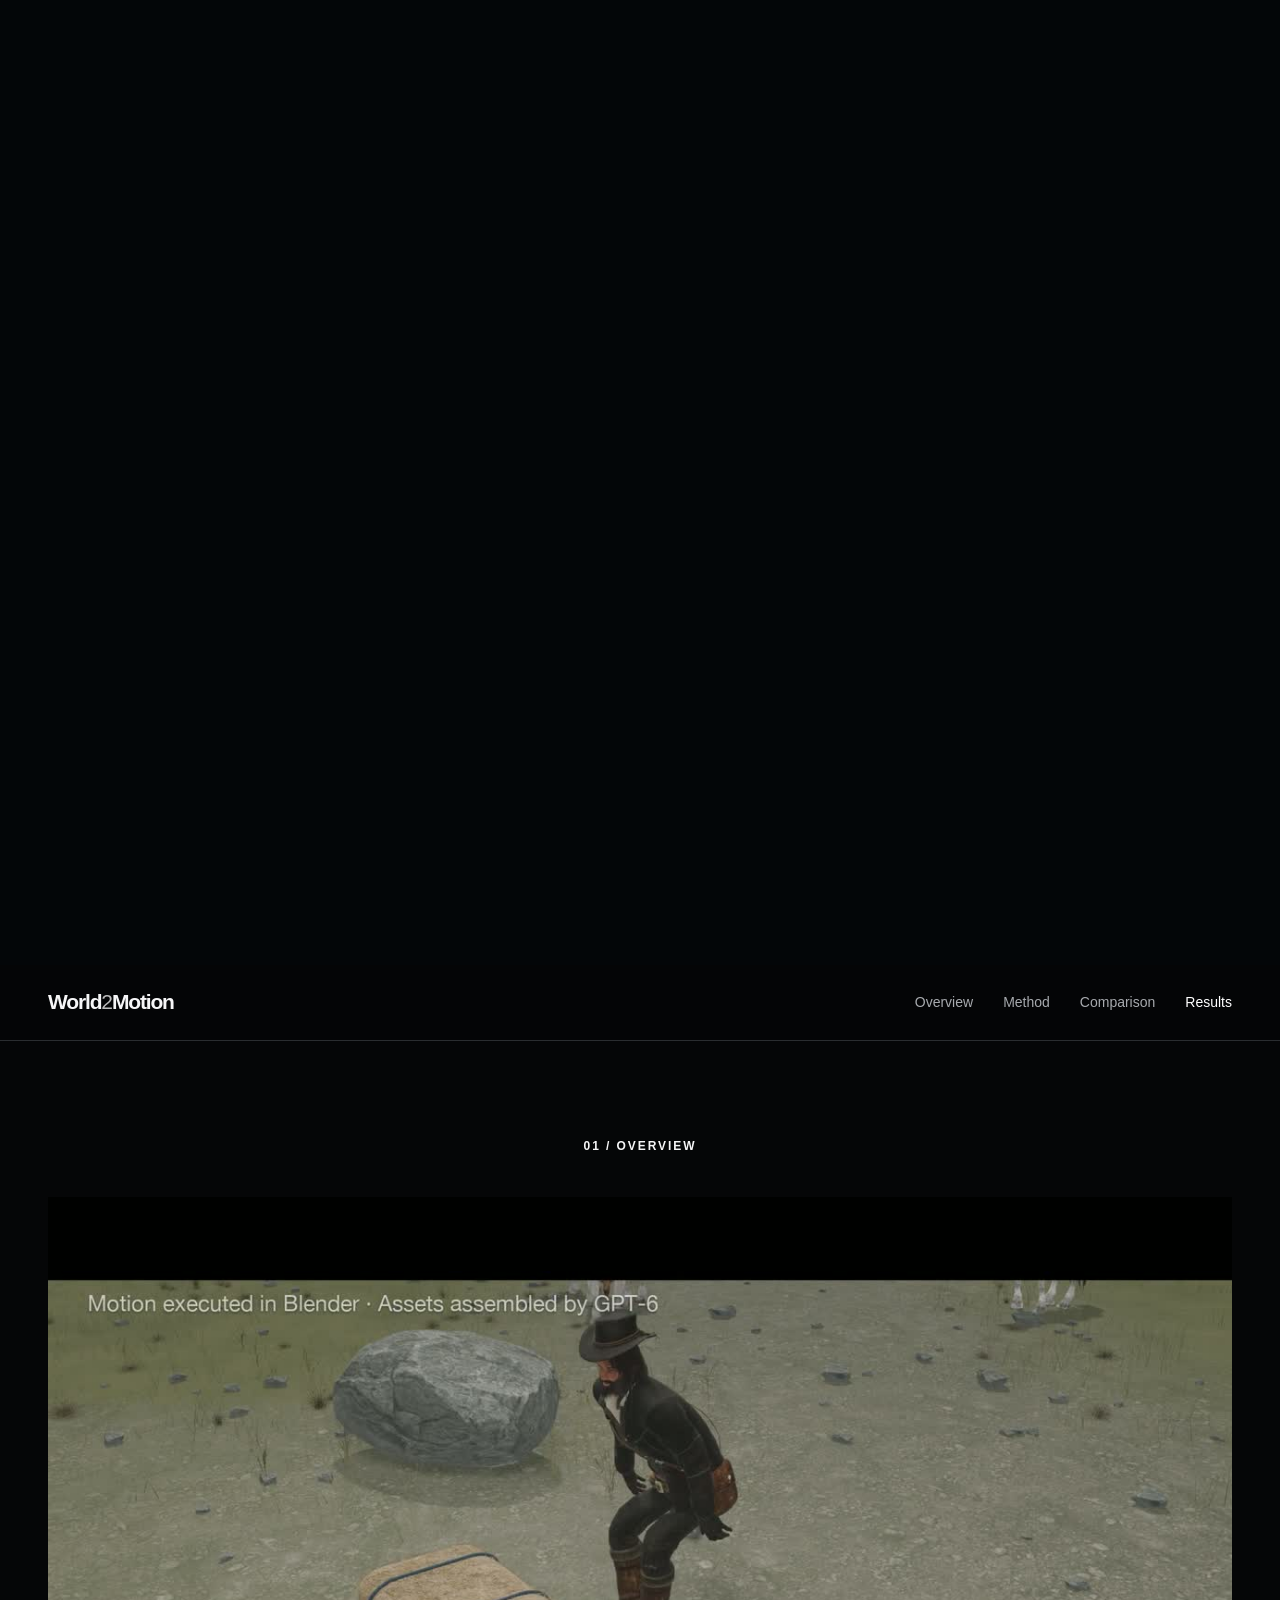
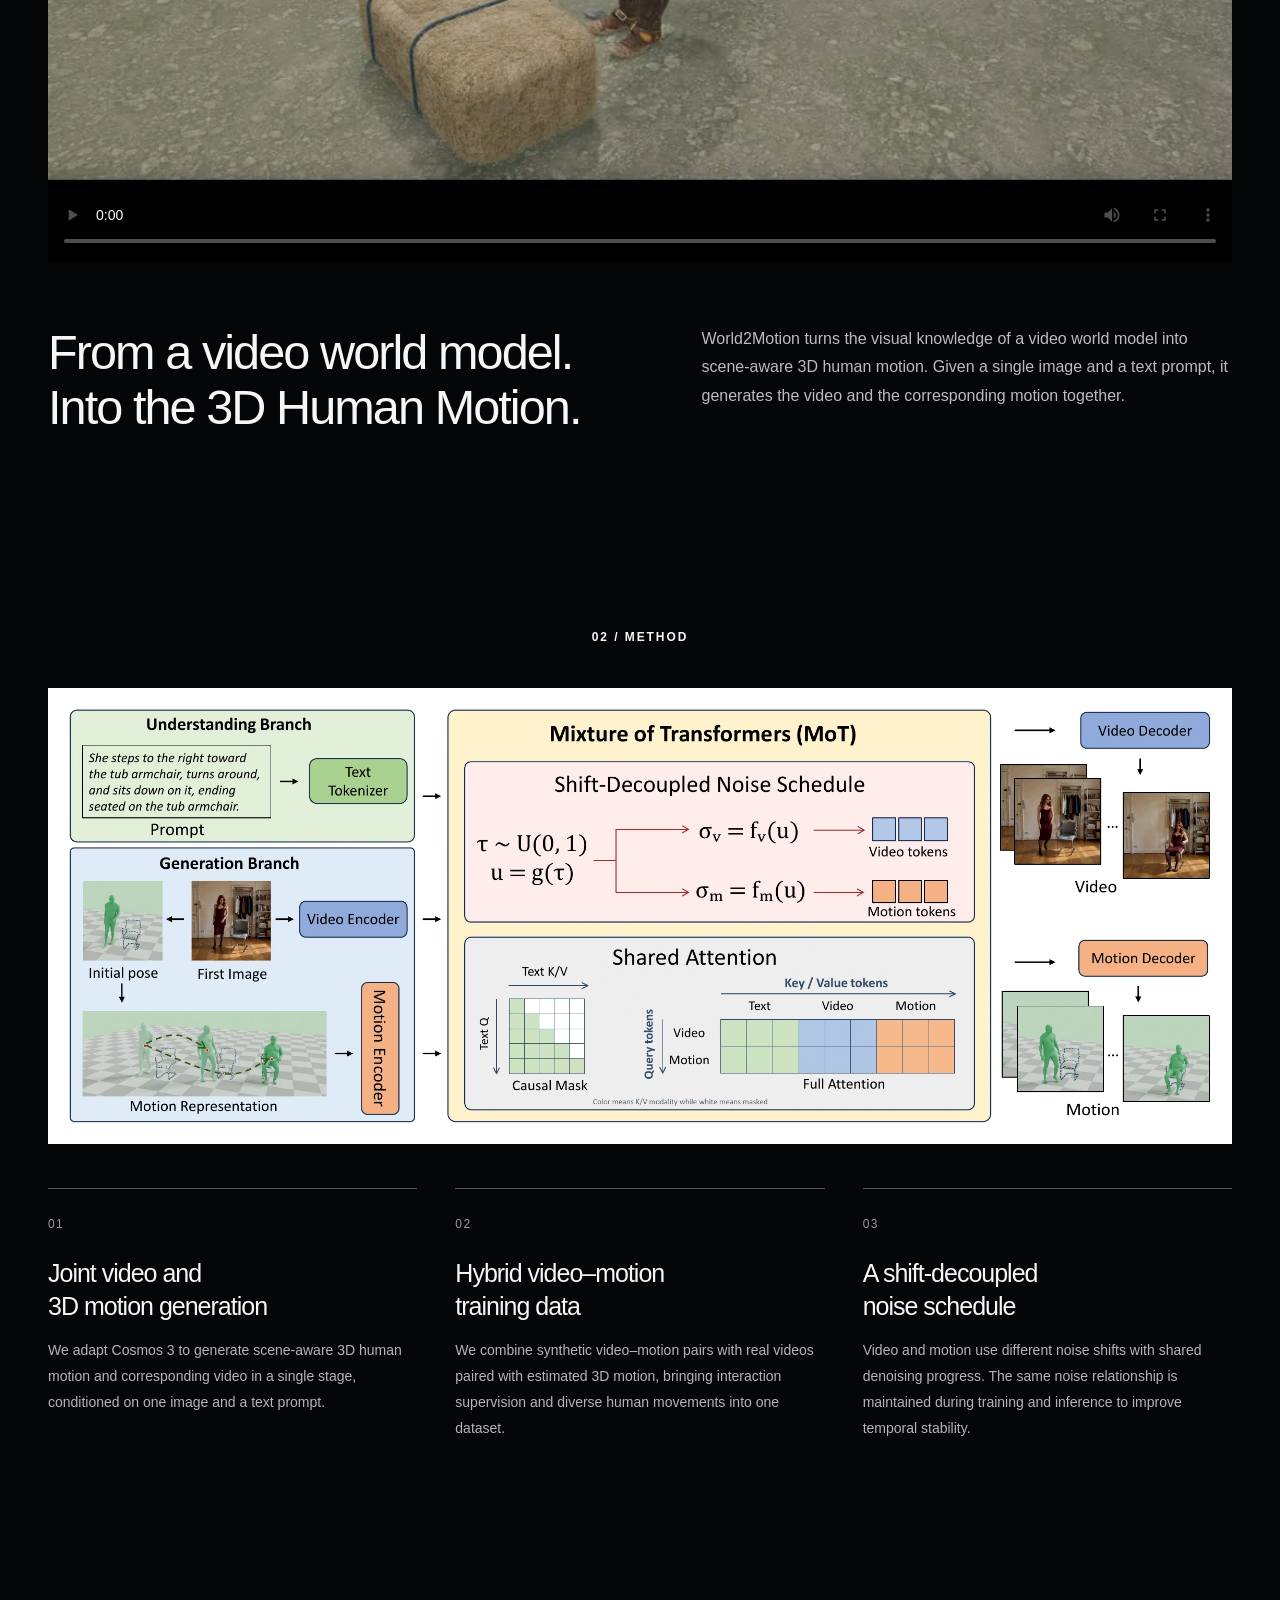
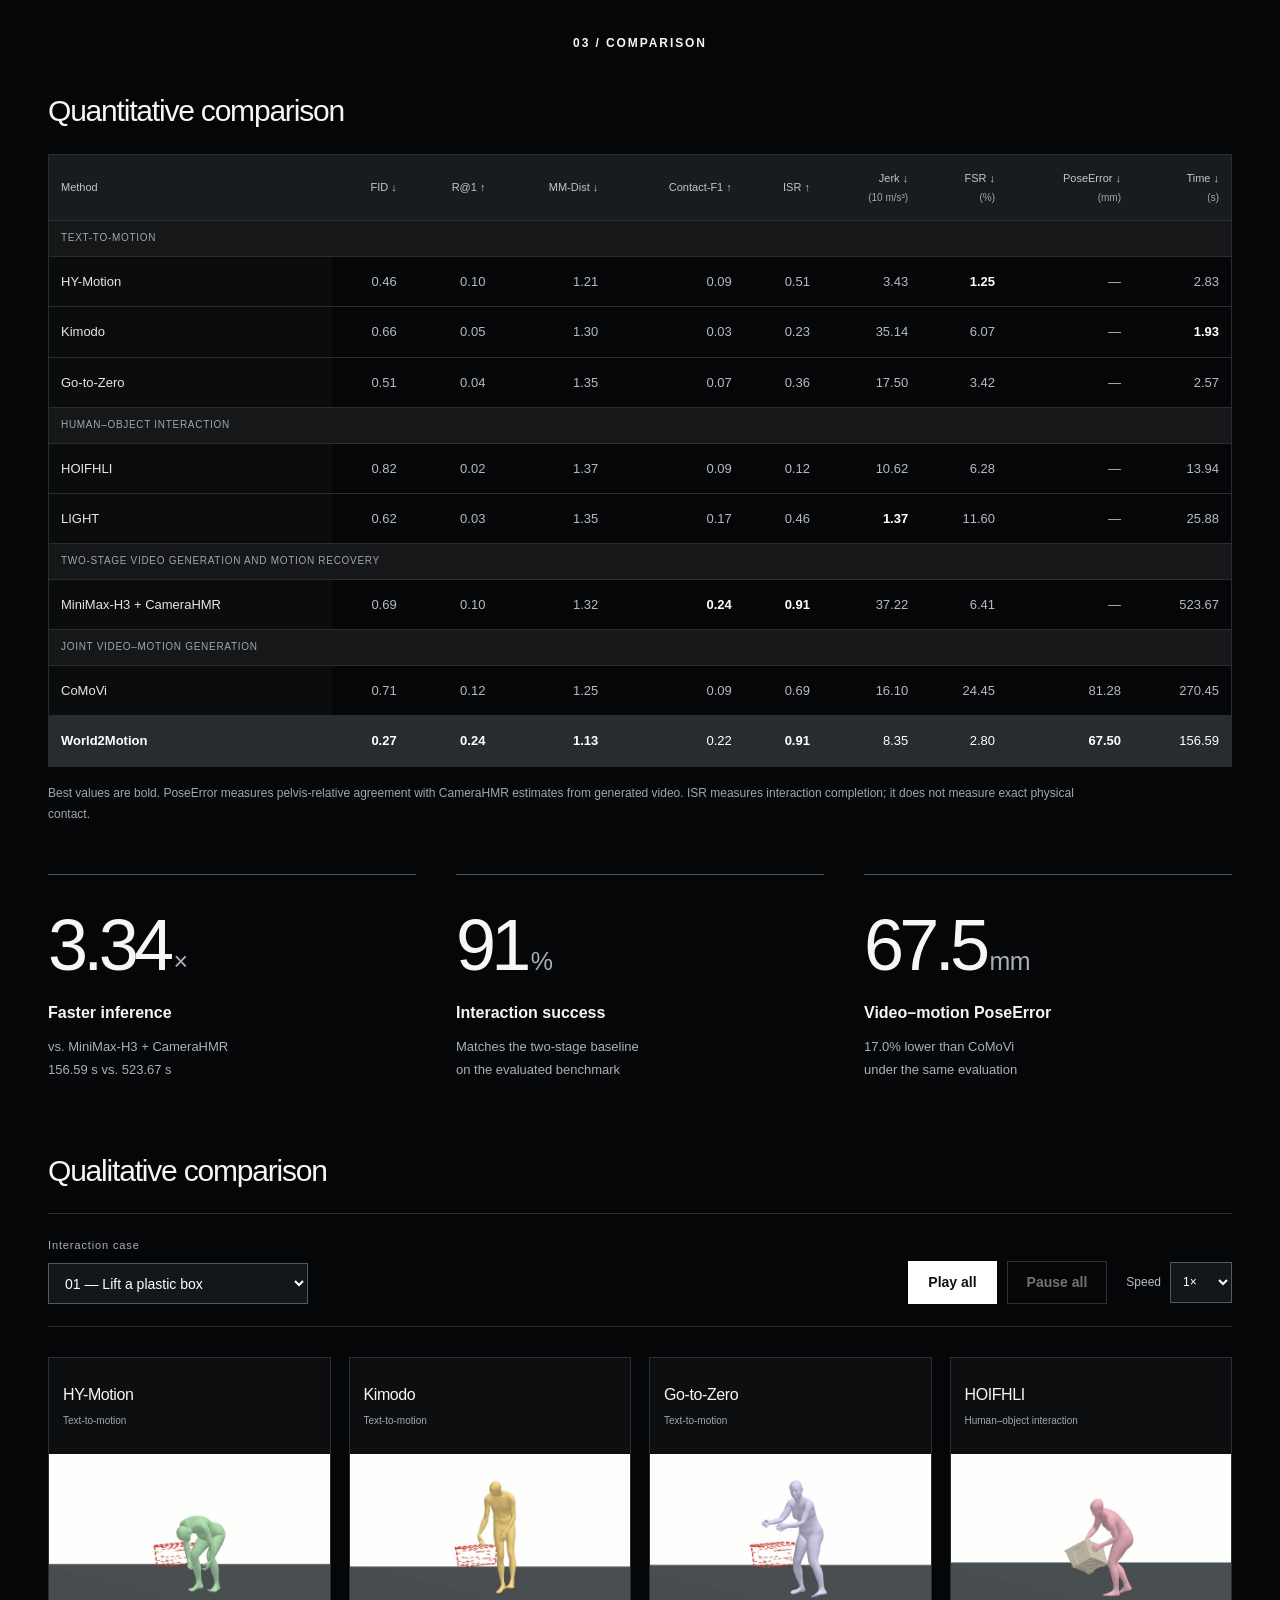
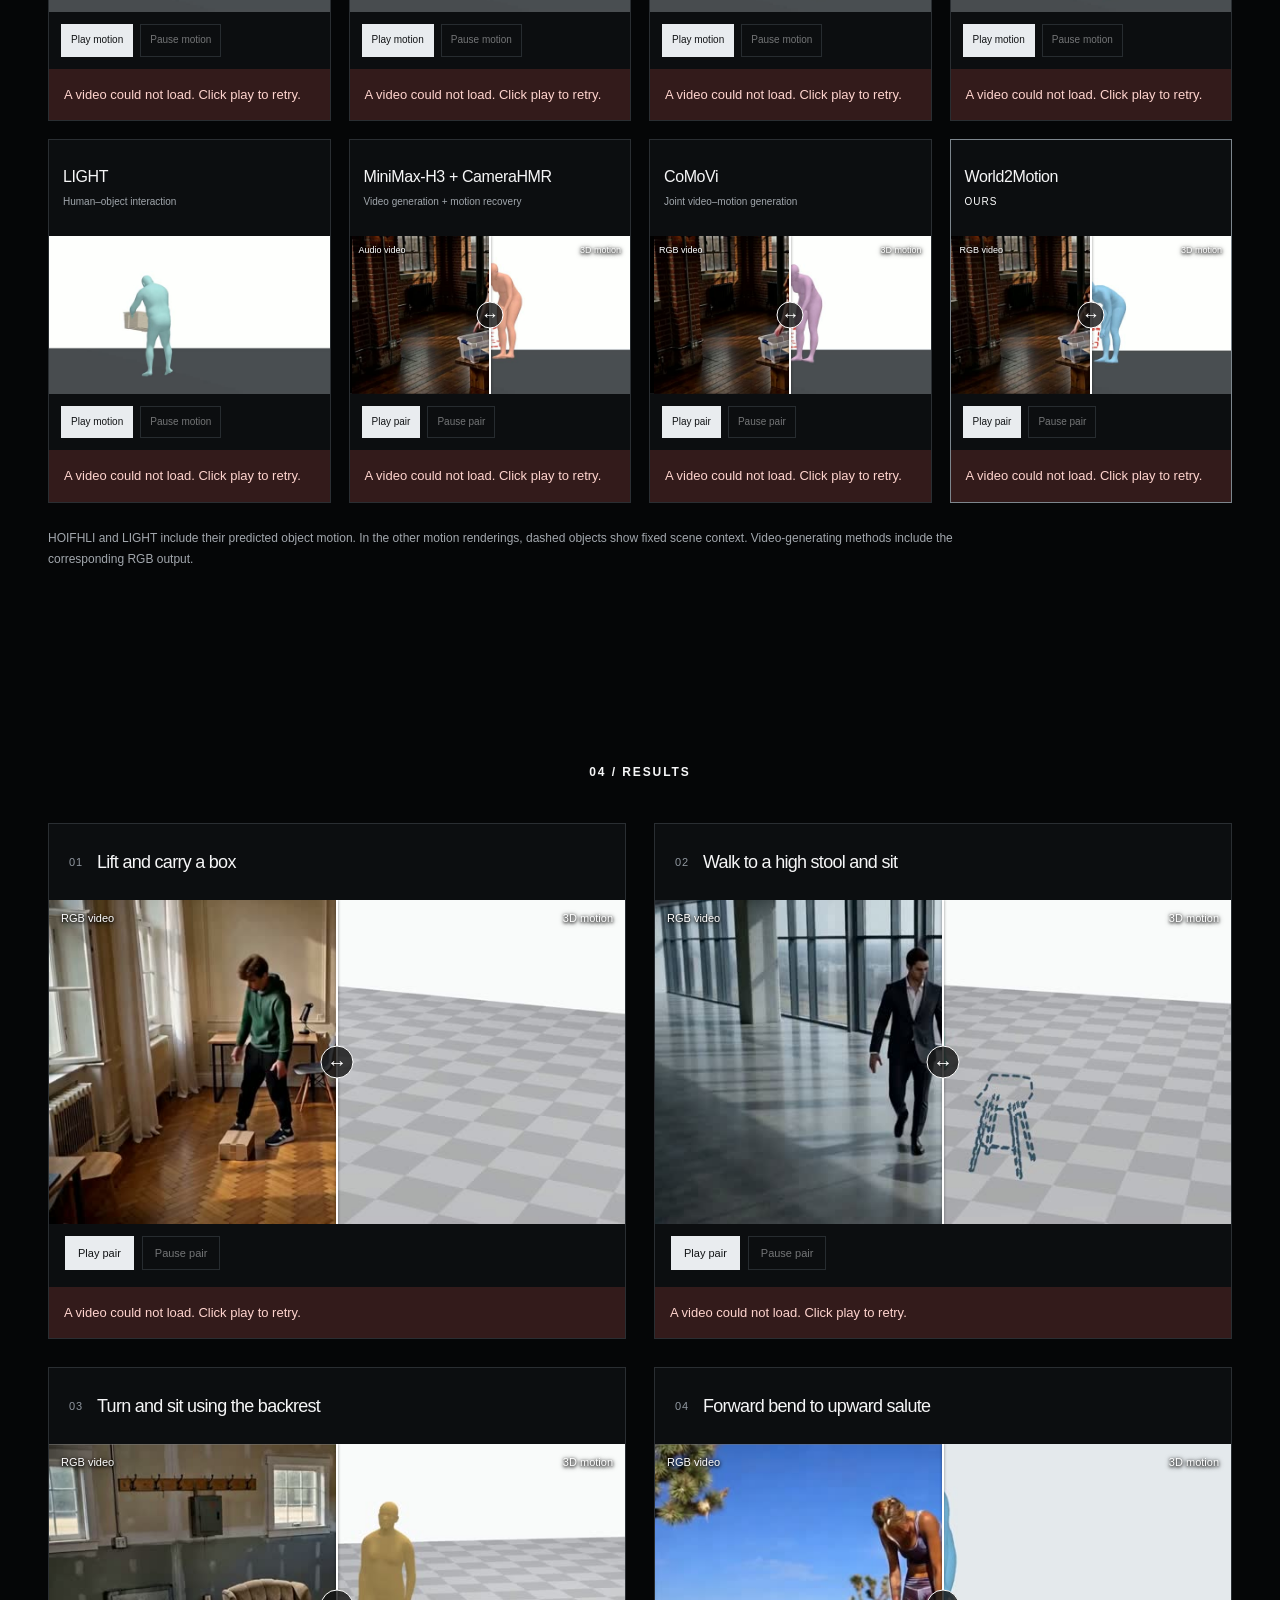
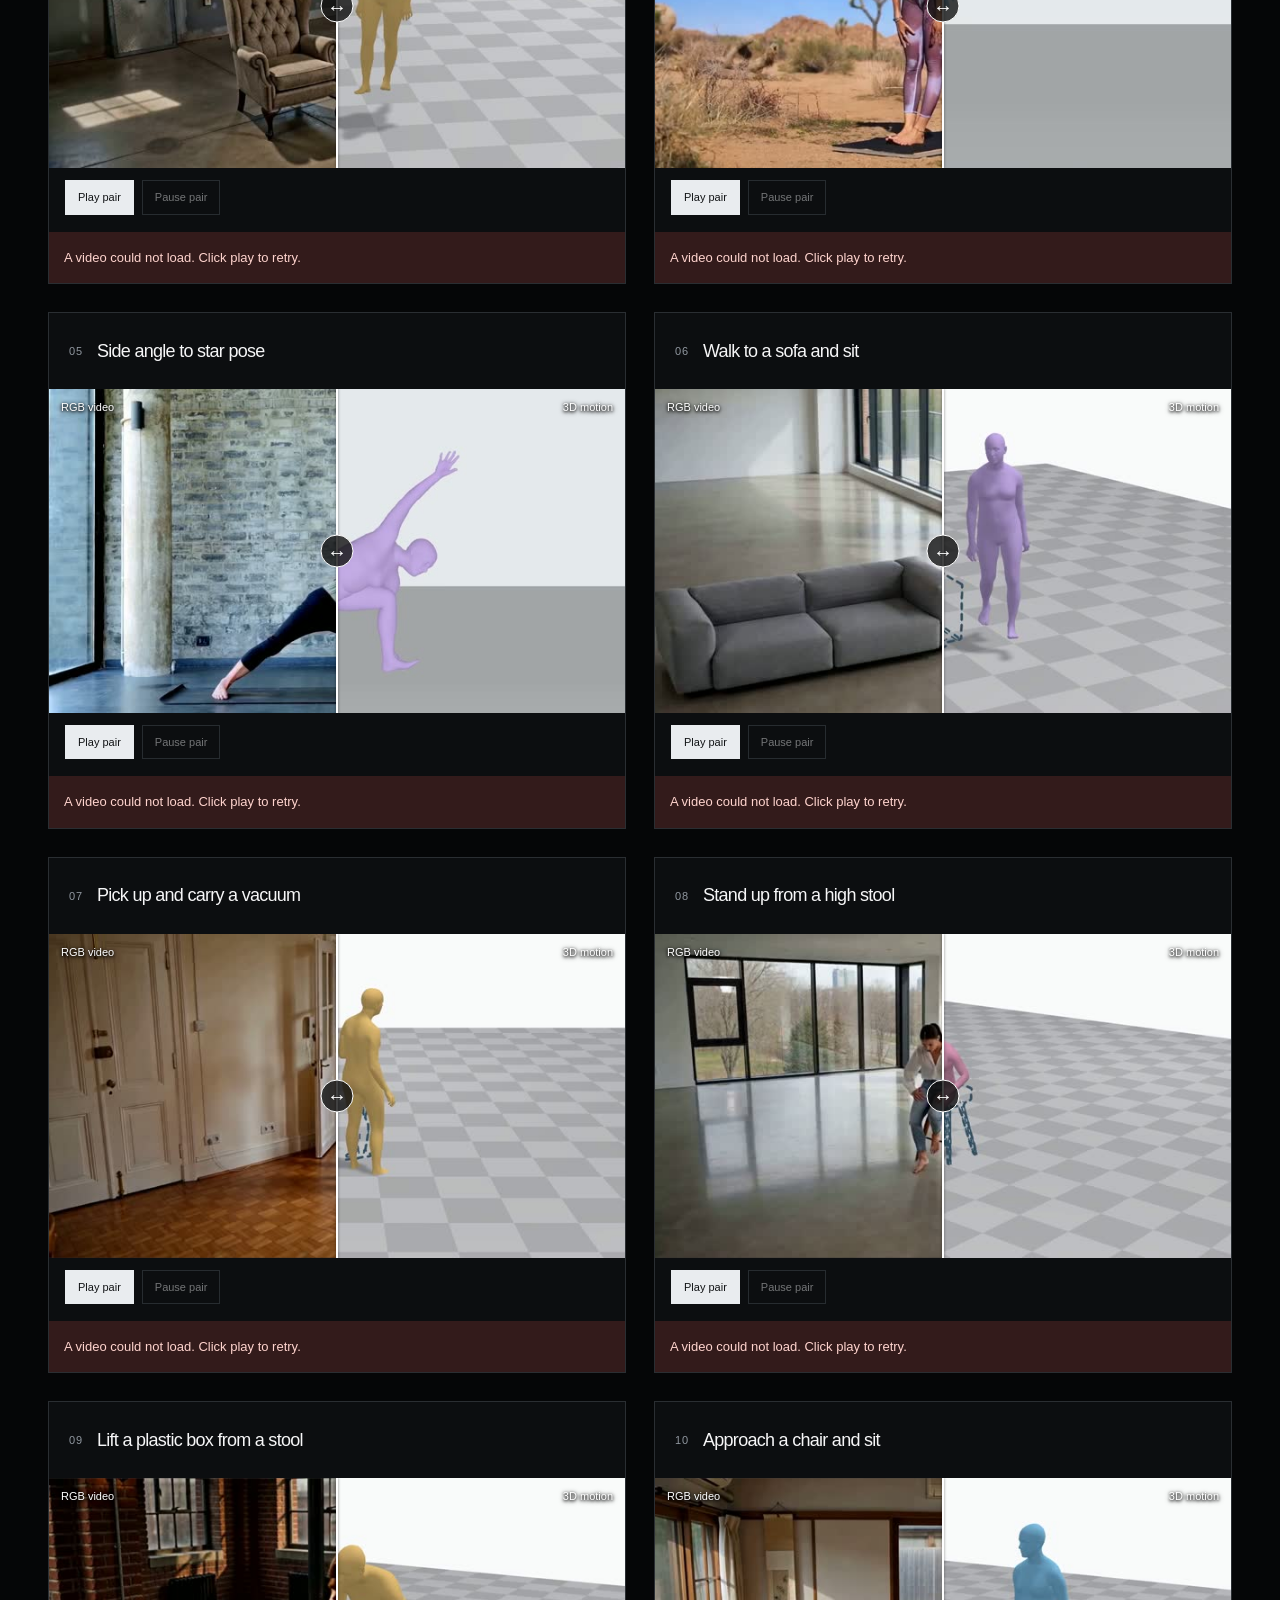
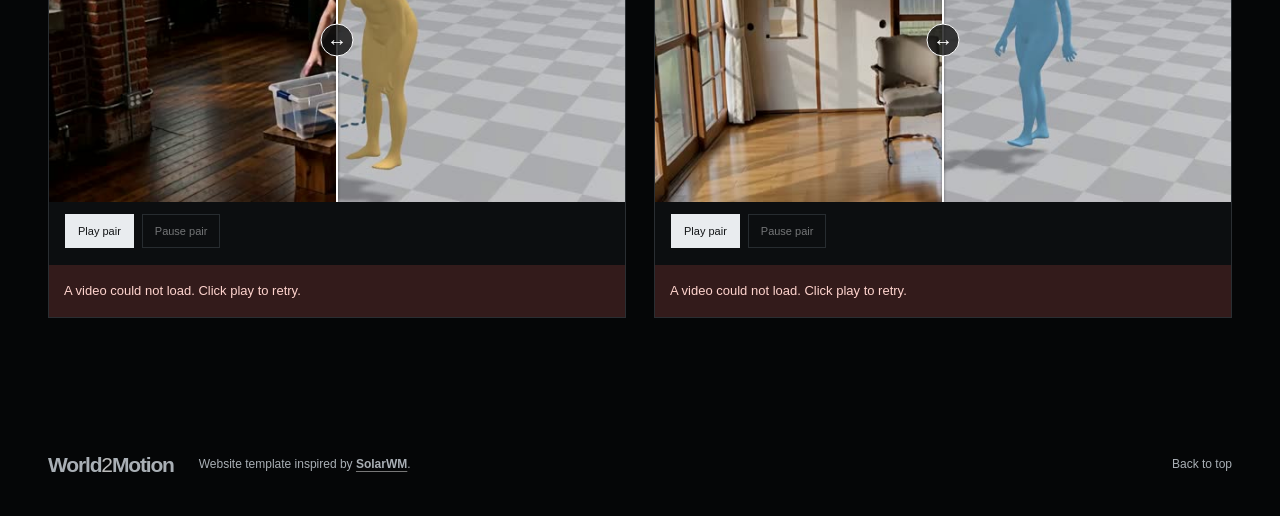
==== commit f1b0764f: "Enable demo audio while keeping other videos muted" ====
--- a/index.html
+++ b/index.html
@@ -6,7 +6,7 @@
   <meta name="description" content="World2Motion jointly generates scene-aware 3D human motion and video from a single image and a text prompt. Explore the method and synchronized video–motion results.">
   <meta name="theme-color" content="#050607">
   <meta property="og:title" content="World2Motion"><meta property="og:description" content="Turning Video World Models into 3D Human Motion Generators"><meta property="og:type" content="website">
-  <link rel="icon" href="assets/favicon.svg" type="image/svg+xml"><link rel="stylesheet" href="style.css?v=typography-6">
+  <link rel="icon" href="assets/favicon.svg" type="image/svg+xml"><link rel="stylesheet" href="style.css?v=demo-audio-13">
   <link rel="stylesheet" href="intro.css?v=seamless-2">
   <noscript><style>.intro-scroll{height:auto}.intro-stage{height:auto;min-height:100svh;padding:80px 20px 120px;background:linear-gradient(#020609b8,#020609db),url(assets/cover-16-cases.webp?v=cover-b12-8) center/cover}.intro-film,.intro-type,.intro-kicker,.intro-dim{display:none}.intro-sr-only{position:relative!important;clip:auto;width:auto;height:auto;margin:0 0 40px;overflow:visible;white-space:normal;font-size:clamp(40px,9vw,140px);text-align:center}.opening-copy{position:relative;left:auto;top:auto;width:100%;opacity:1;transform:none;pointer-events:auto}</style></noscript>
 </head>
@@ -42,7 +42,7 @@
 <main>
   <section class="section overview" id="overview" aria-labelledby="overview-heading">
     <div class="section-heading"><h2 class="eyebrow" id="overview-heading">01 / OVERVIEW</h2></div>
-    <figure class="overview-film"><video id="overview-video" controls muted loop playsinline preload="none" poster="assets/overview-poster.jpg" aria-label="World2Motion overview video"><source src="assets/overview.mp4" type="video/mp4">Your browser does not support video.</video></figure>
+    <figure class="overview-film"><video id="overview-video" controls loop playsinline preload="none" poster="assets/overview-poster.jpg" aria-label="World2Motion overview video"><source src="assets/overview.mp4" type="video/mp4">Your browser does not support video.</video><button id="demo-start" class="button button-light demo-start" type="button" hidden>Play demo with sound</button></figure>
     <div class="intro-copy"><h3>From a video world model.<br>Into the 3D Human Motion.</h3><div><p>World2Motion turns the visual knowledge of a video world model into scene-aware 3D human motion. Given a single image and a text prompt, it generates the video and the corresponding motion together.</p></div></div>
   </section>
   <section class="section" id="method" aria-labelledby="method-heading">
@@ -78,5 +78,5 @@
   </section>
 </main>
 <footer><a class="nav-brand" href="#cover">World<span>2</span>Motion</a><span class="template-credit">Website template inspired by <a href="https://junchao-cs.github.io/SolarWM-Web/" target="_blank" rel="noopener"><strong>SolarWM</strong></a>.</span><a href="#cover">Back to top</a></footer>
-<script src="assets/comparison.js?v=interactive-5"></script><script src="assets/playback.js"></script><script src="app.js?v=autoplay-12"></script><script src="wipe-player.js?v=autoplay-12"></script><script src="comparison-viewer.js?v=autoplay-12"></script><script src="assets/results.js?v=interactive-5"></script><script src="results-viewer.js?v=autoplay-12"></script><script src="intro.js?v=typography-6"></script>
+<script src="assets/comparison.js?v=interactive-5"></script><script src="assets/playback.js"></script><script src="app.js?v=demo-audio-13"></script><script src="wipe-player.js?v=autoplay-12"></script><script src="comparison-viewer.js?v=autoplay-12"></script><script src="assets/results.js?v=interactive-5"></script><script src="results-viewer.js?v=autoplay-12"></script><script src="intro.js?v=typography-6"></script>
 </body></html>
--- a/style.css
+++ b/style.css
@@ -59,3 +59,5 @@
 .citation-actions .button{border-radius:9px;font-size:12px;padding:8px 14px;flex-shrink:0}
 .template-credit a{text-decoration:underline;text-underline-offset:3px;text-decoration-color:#777}
 @media(max-width:650px){.section-heading{align-items:center;gap:10px;margin-bottom:30px}.section-heading>span{text-align:center;max-width:none}.nav-links{margin-left:0}.citation-section{padding-top:65px;padding-bottom:65px}.citation-section pre{padding:20px 18px;font-size:11px;line-height:1.8}.citation-actions{gap:10px}.citation-actions .copy-status{font-size:10px}}
+
+.overview-film{position:relative}.demo-start{position:absolute;top:50%;left:50%;transform:translate(-50%,-50%);z-index:1;white-space:nowrap}.demo-start[hidden]{display:none}
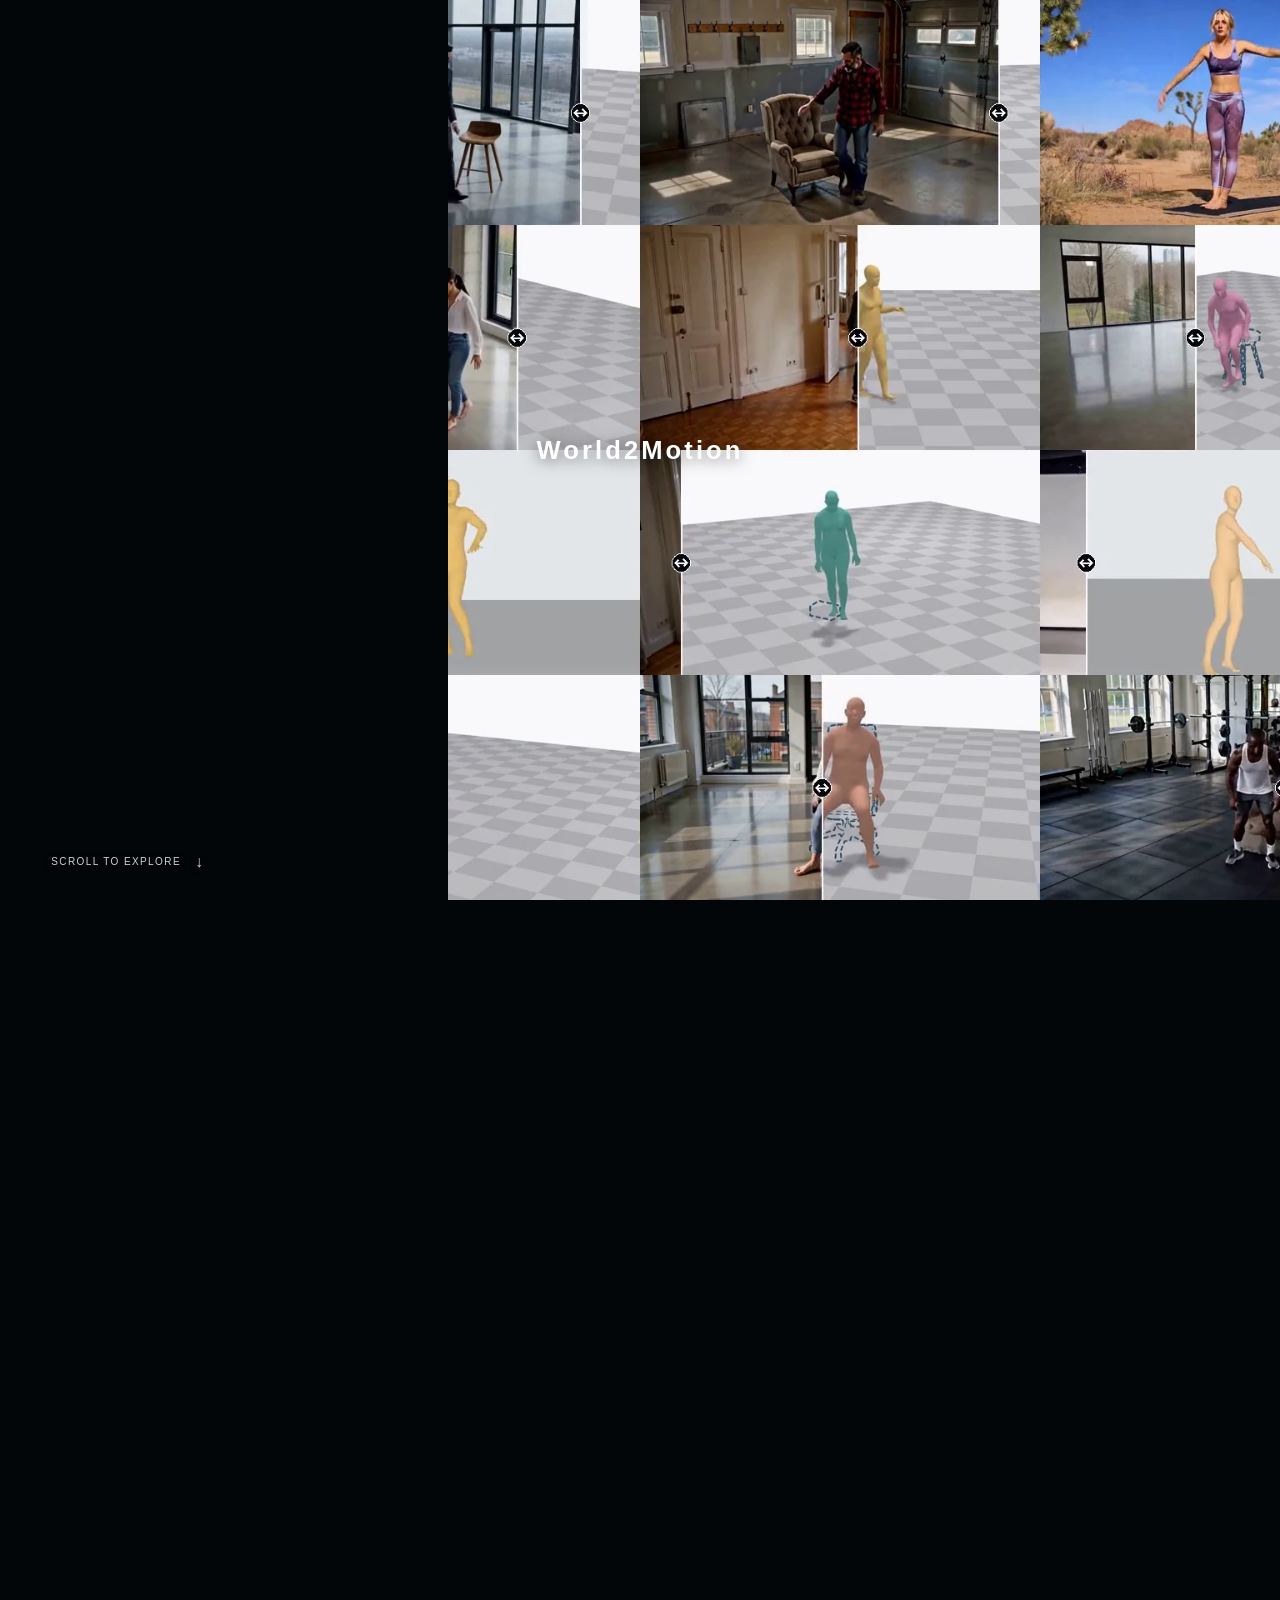
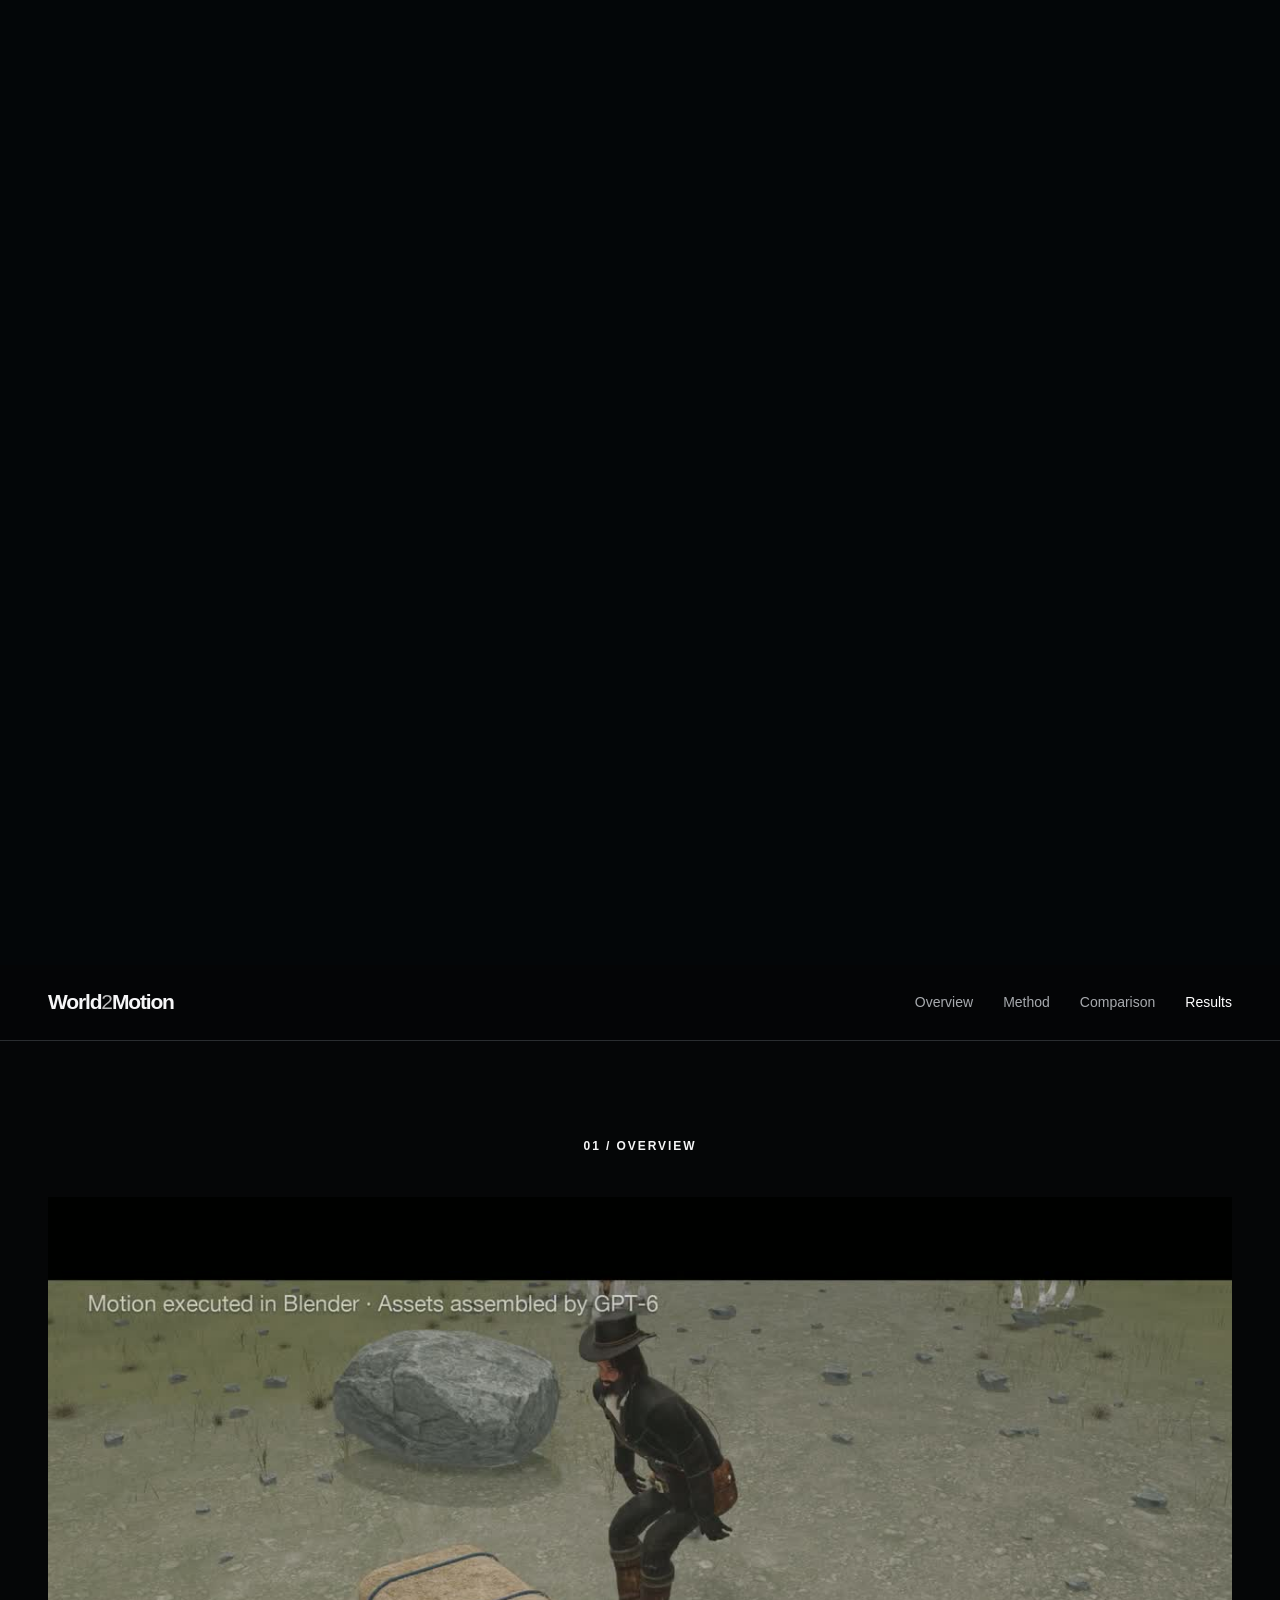
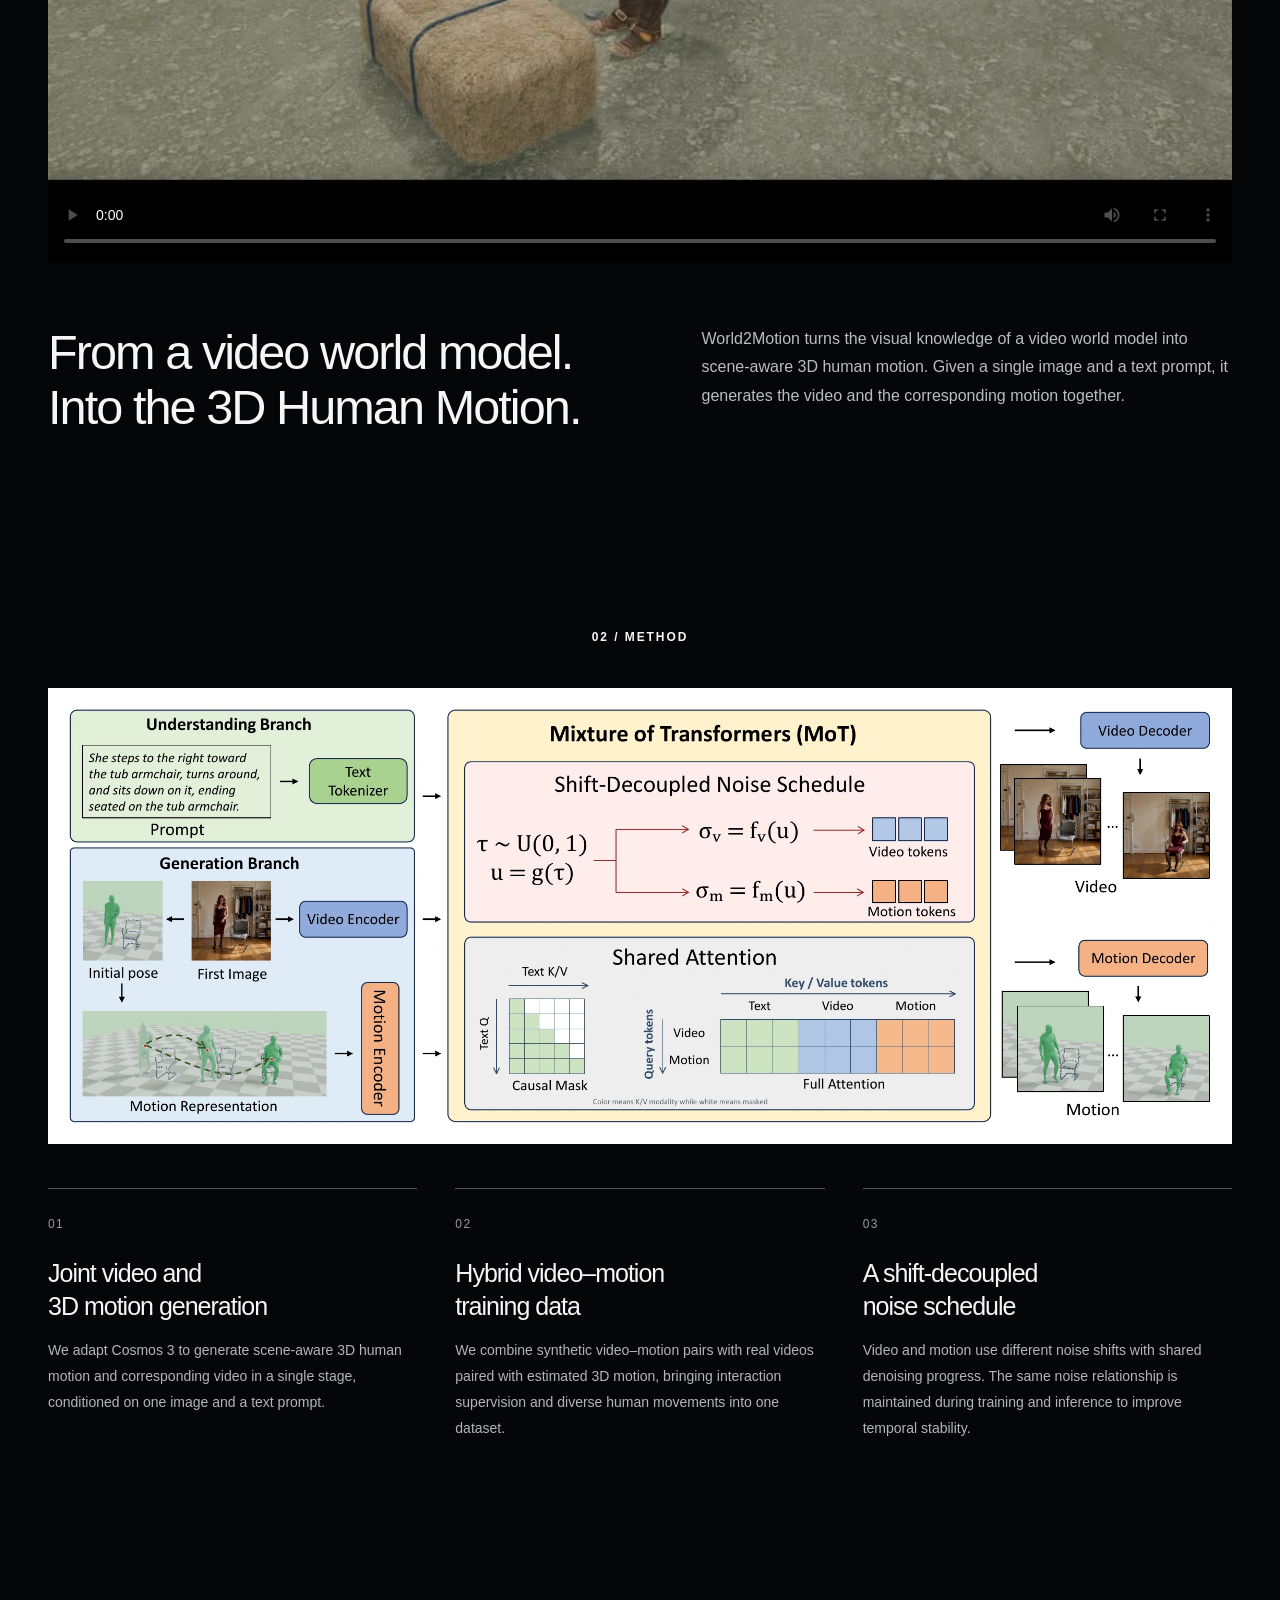
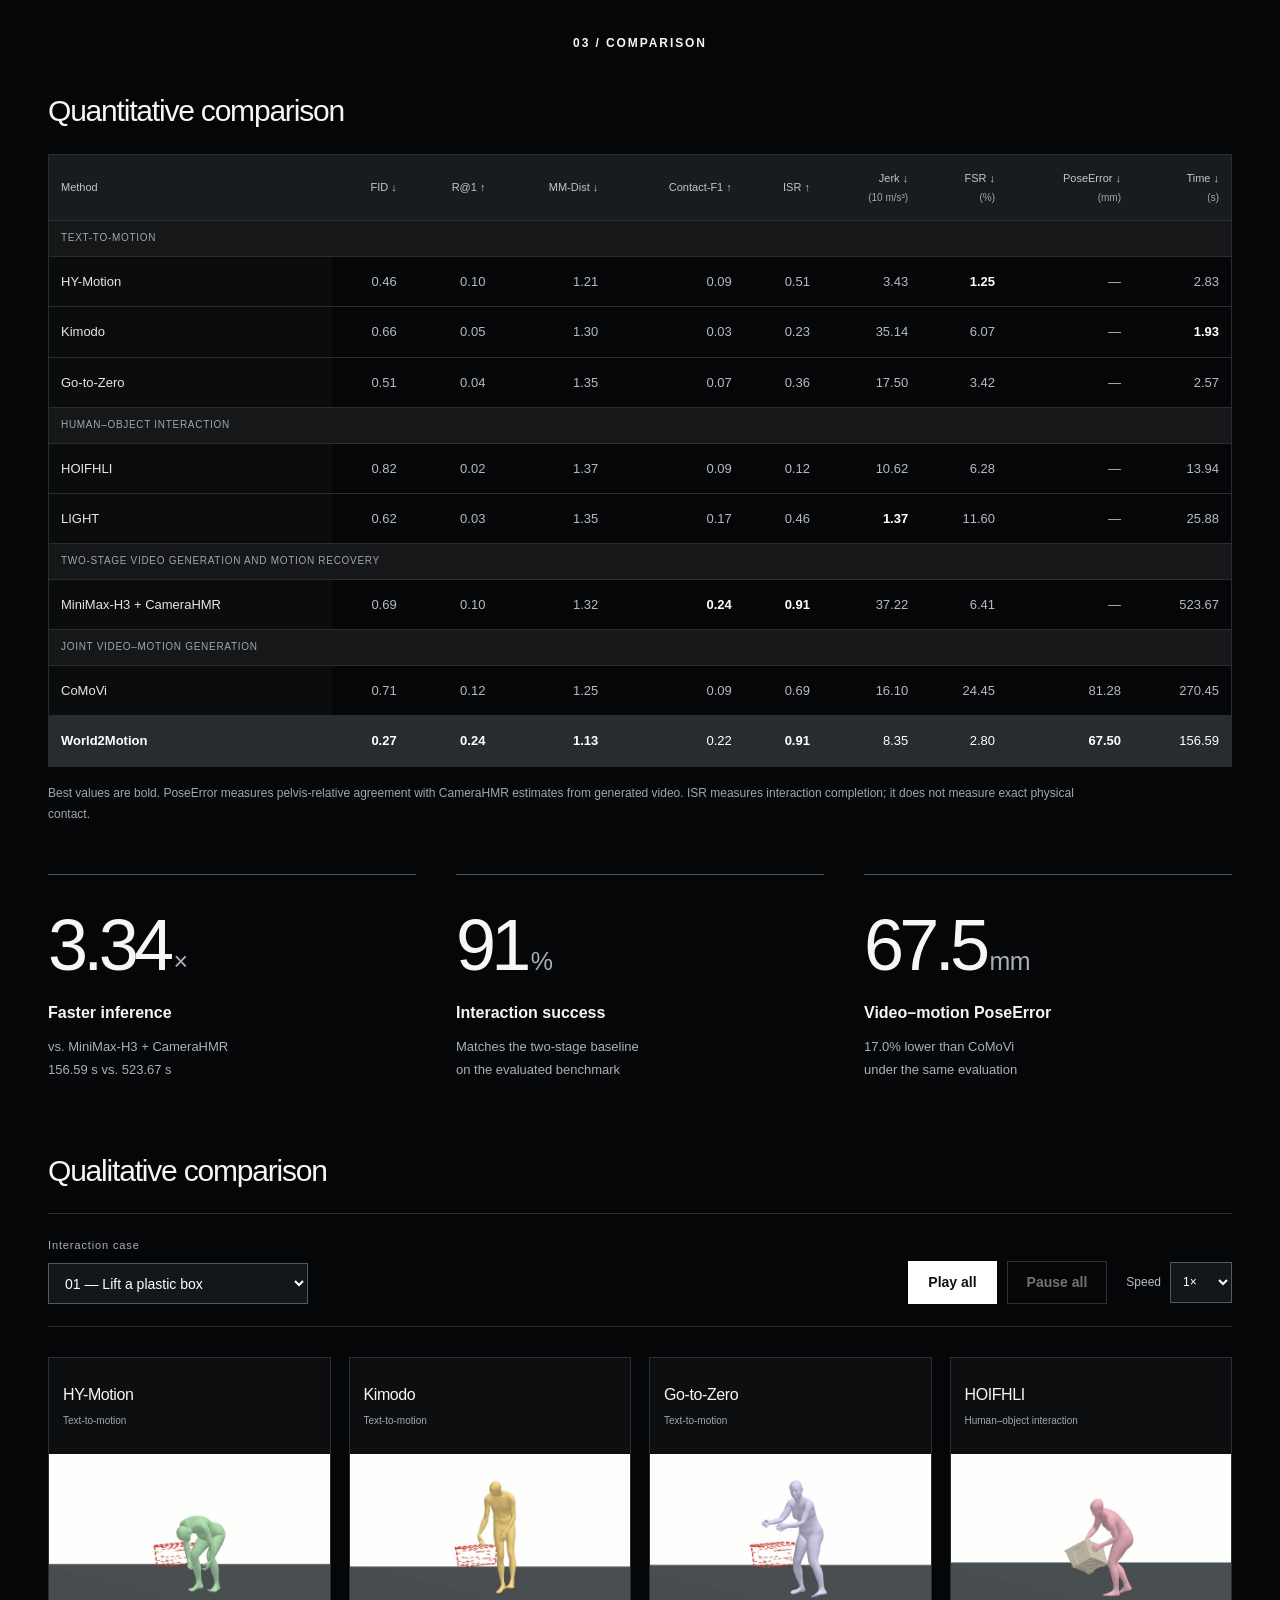
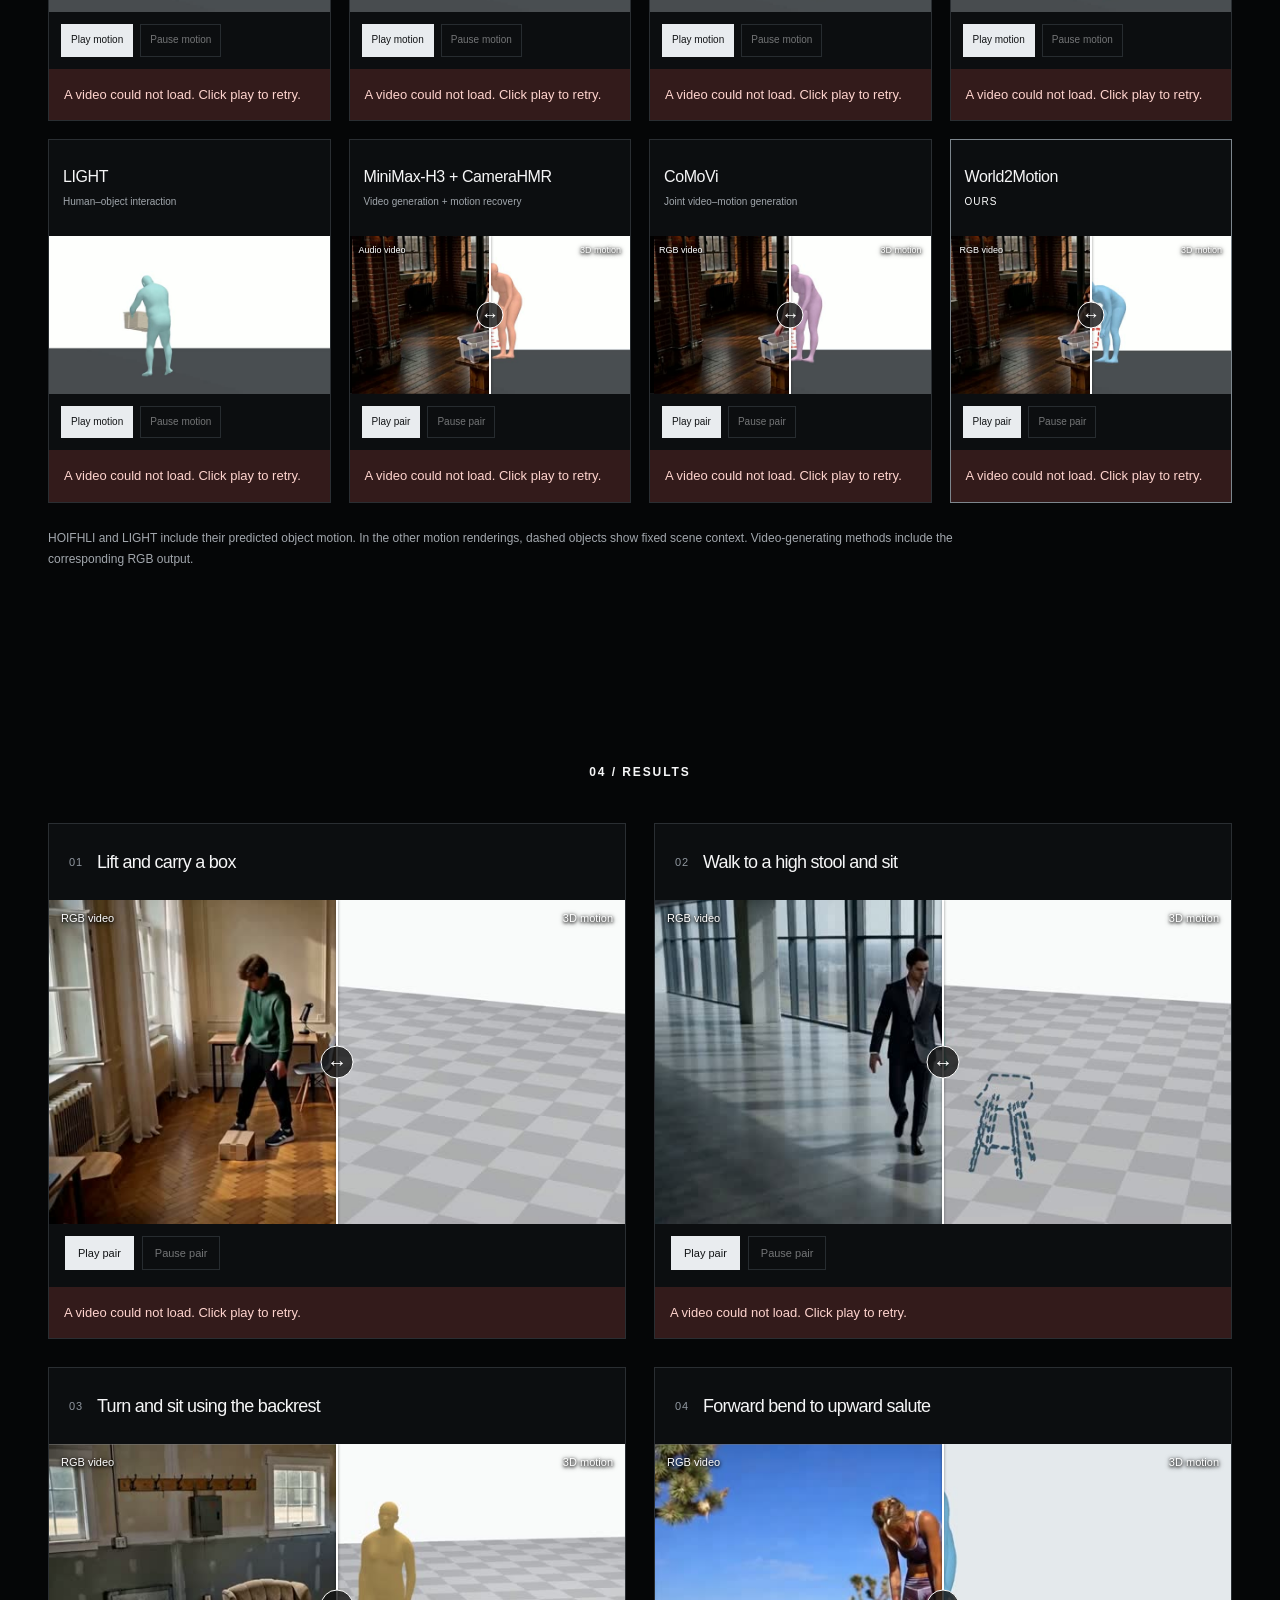
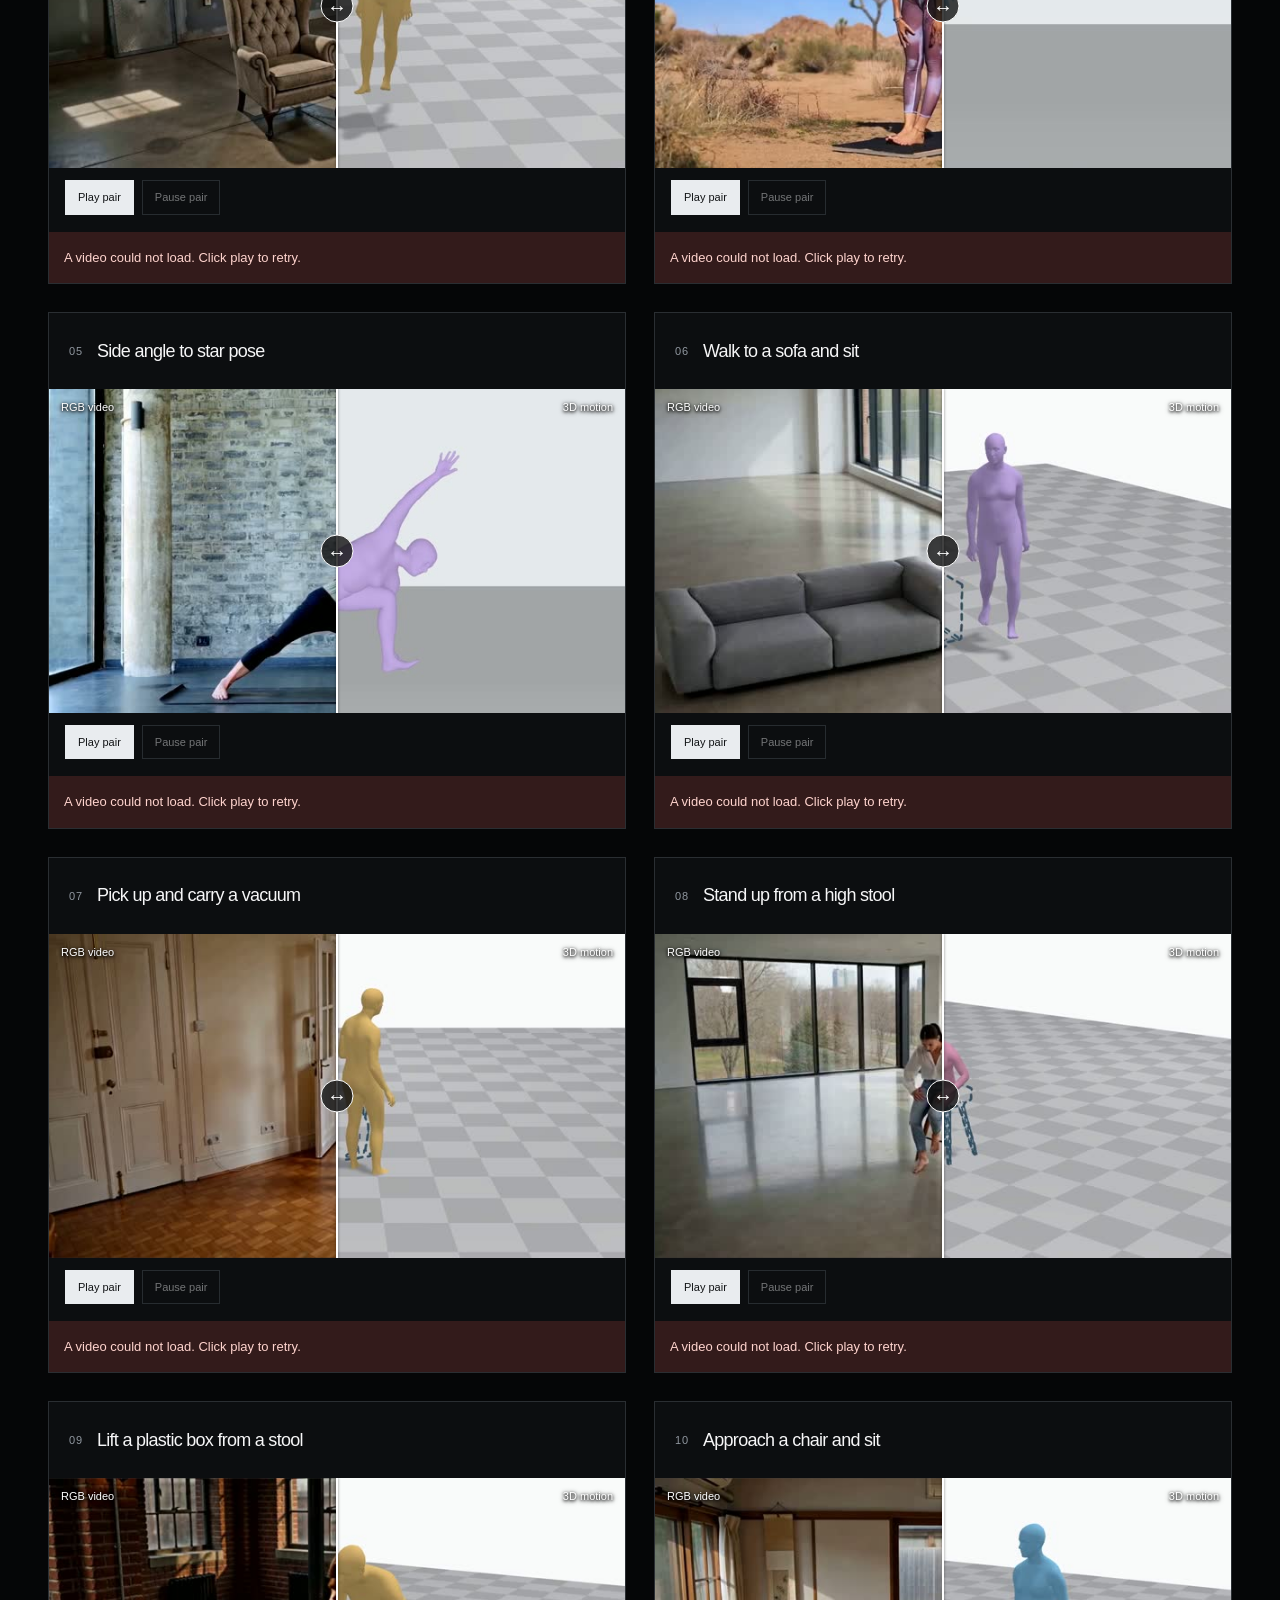
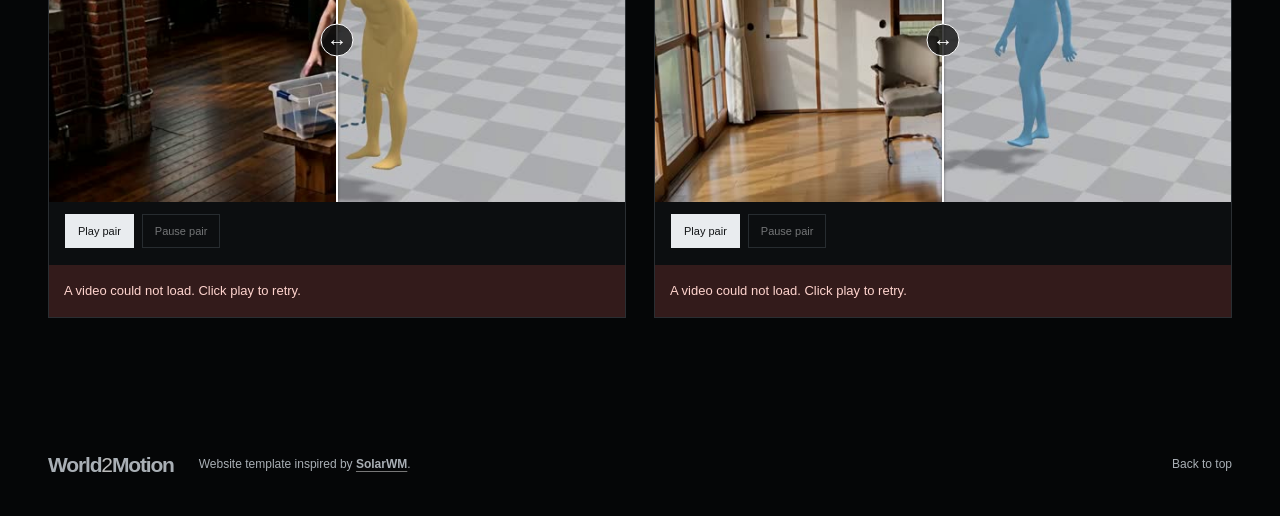
==== commit 4abb90ab: "Remove custom demo playback button" ====
--- a/index.html
+++ b/index.html
@@ -6,7 +6,7 @@
   <meta name="description" content="World2Motion jointly generates scene-aware 3D human motion and video from a single image and a text prompt. Explore the method and synchronized video–motion results.">
   <meta name="theme-color" content="#050607">
   <meta property="og:title" content="World2Motion"><meta property="og:description" content="Turning Video World Models into 3D Human Motion Generators"><meta property="og:type" content="website">
-  <link rel="icon" href="assets/favicon.svg" type="image/svg+xml"><link rel="stylesheet" href="style.css?v=demo-audio-13">
+  <link rel="icon" href="assets/favicon.svg" type="image/svg+xml"><link rel="stylesheet" href="style.css?v=demo-audio-14">
   <link rel="stylesheet" href="intro.css?v=seamless-2">
   <noscript><style>.intro-scroll{height:auto}.intro-stage{height:auto;min-height:100svh;padding:80px 20px 120px;background:linear-gradient(#020609b8,#020609db),url(assets/cover-16-cases.webp?v=cover-b12-8) center/cover}.intro-film,.intro-type,.intro-kicker,.intro-dim{display:none}.intro-sr-only{position:relative!important;clip:auto;width:auto;height:auto;margin:0 0 40px;overflow:visible;white-space:normal;font-size:clamp(40px,9vw,140px);text-align:center}.opening-copy{position:relative;left:auto;top:auto;width:100%;opacity:1;transform:none;pointer-events:auto}</style></noscript>
 </head>
@@ -42,7 +42,7 @@
 <main>
   <section class="section overview" id="overview" aria-labelledby="overview-heading">
     <div class="section-heading"><h2 class="eyebrow" id="overview-heading">01 / OVERVIEW</h2></div>
-    <figure class="overview-film"><video id="overview-video" controls loop playsinline preload="none" poster="assets/overview-poster.jpg" aria-label="World2Motion overview video"><source src="assets/overview.mp4" type="video/mp4">Your browser does not support video.</video><button id="demo-start" class="button button-light demo-start" type="button" hidden>Play demo with sound</button></figure>
+    <figure class="overview-film"><video id="overview-video" controls loop playsinline preload="none" poster="assets/overview-poster.jpg" aria-label="World2Motion overview video"><source src="assets/overview.mp4" type="video/mp4">Your browser does not support video.</video></figure>
     <div class="intro-copy"><h3>From a video world model.<br>Into the 3D Human Motion.</h3><div><p>World2Motion turns the visual knowledge of a video world model into scene-aware 3D human motion. Given a single image and a text prompt, it generates the video and the corresponding motion together.</p></div></div>
   </section>
   <section class="section" id="method" aria-labelledby="method-heading">
@@ -78,5 +78,5 @@
   </section>
 </main>
 <footer><a class="nav-brand" href="#cover">World<span>2</span>Motion</a><span class="template-credit">Website template inspired by <a href="https://junchao-cs.github.io/SolarWM-Web/" target="_blank" rel="noopener"><strong>SolarWM</strong></a>.</span><a href="#cover">Back to top</a></footer>
-<script src="assets/comparison.js?v=interactive-5"></script><script src="assets/playback.js"></script><script src="app.js?v=demo-audio-13"></script><script src="wipe-player.js?v=autoplay-12"></script><script src="comparison-viewer.js?v=autoplay-12"></script><script src="assets/results.js?v=interactive-5"></script><script src="results-viewer.js?v=autoplay-12"></script><script src="intro.js?v=typography-6"></script>
+<script src="assets/comparison.js?v=interactive-5"></script><script src="assets/playback.js"></script><script src="app.js?v=demo-audio-14"></script><script src="wipe-player.js?v=autoplay-12"></script><script src="comparison-viewer.js?v=autoplay-12"></script><script src="assets/results.js?v=interactive-5"></script><script src="results-viewer.js?v=autoplay-12"></script><script src="intro.js?v=typography-6"></script>
 </body></html>
--- a/style.css
+++ b/style.css
@@ -59,5 +59,3 @@
 .citation-actions .button{border-radius:9px;font-size:12px;padding:8px 14px;flex-shrink:0}
 .template-credit a{text-decoration:underline;text-underline-offset:3px;text-decoration-color:#777}
 @media(max-width:650px){.section-heading{align-items:center;gap:10px;margin-bottom:30px}.section-heading>span{text-align:center;max-width:none}.nav-links{margin-left:0}.citation-section{padding-top:65px;padding-bottom:65px}.citation-section pre{padding:20px 18px;font-size:11px;line-height:1.8}.citation-actions{gap:10px}.citation-actions .copy-status{font-size:10px}}
-
-.overview-film{position:relative}.demo-start{position:absolute;top:50%;left:50%;transform:translate(-50%,-50%);z-index:1;white-space:nowrap}.demo-start[hidden]{display:none}
